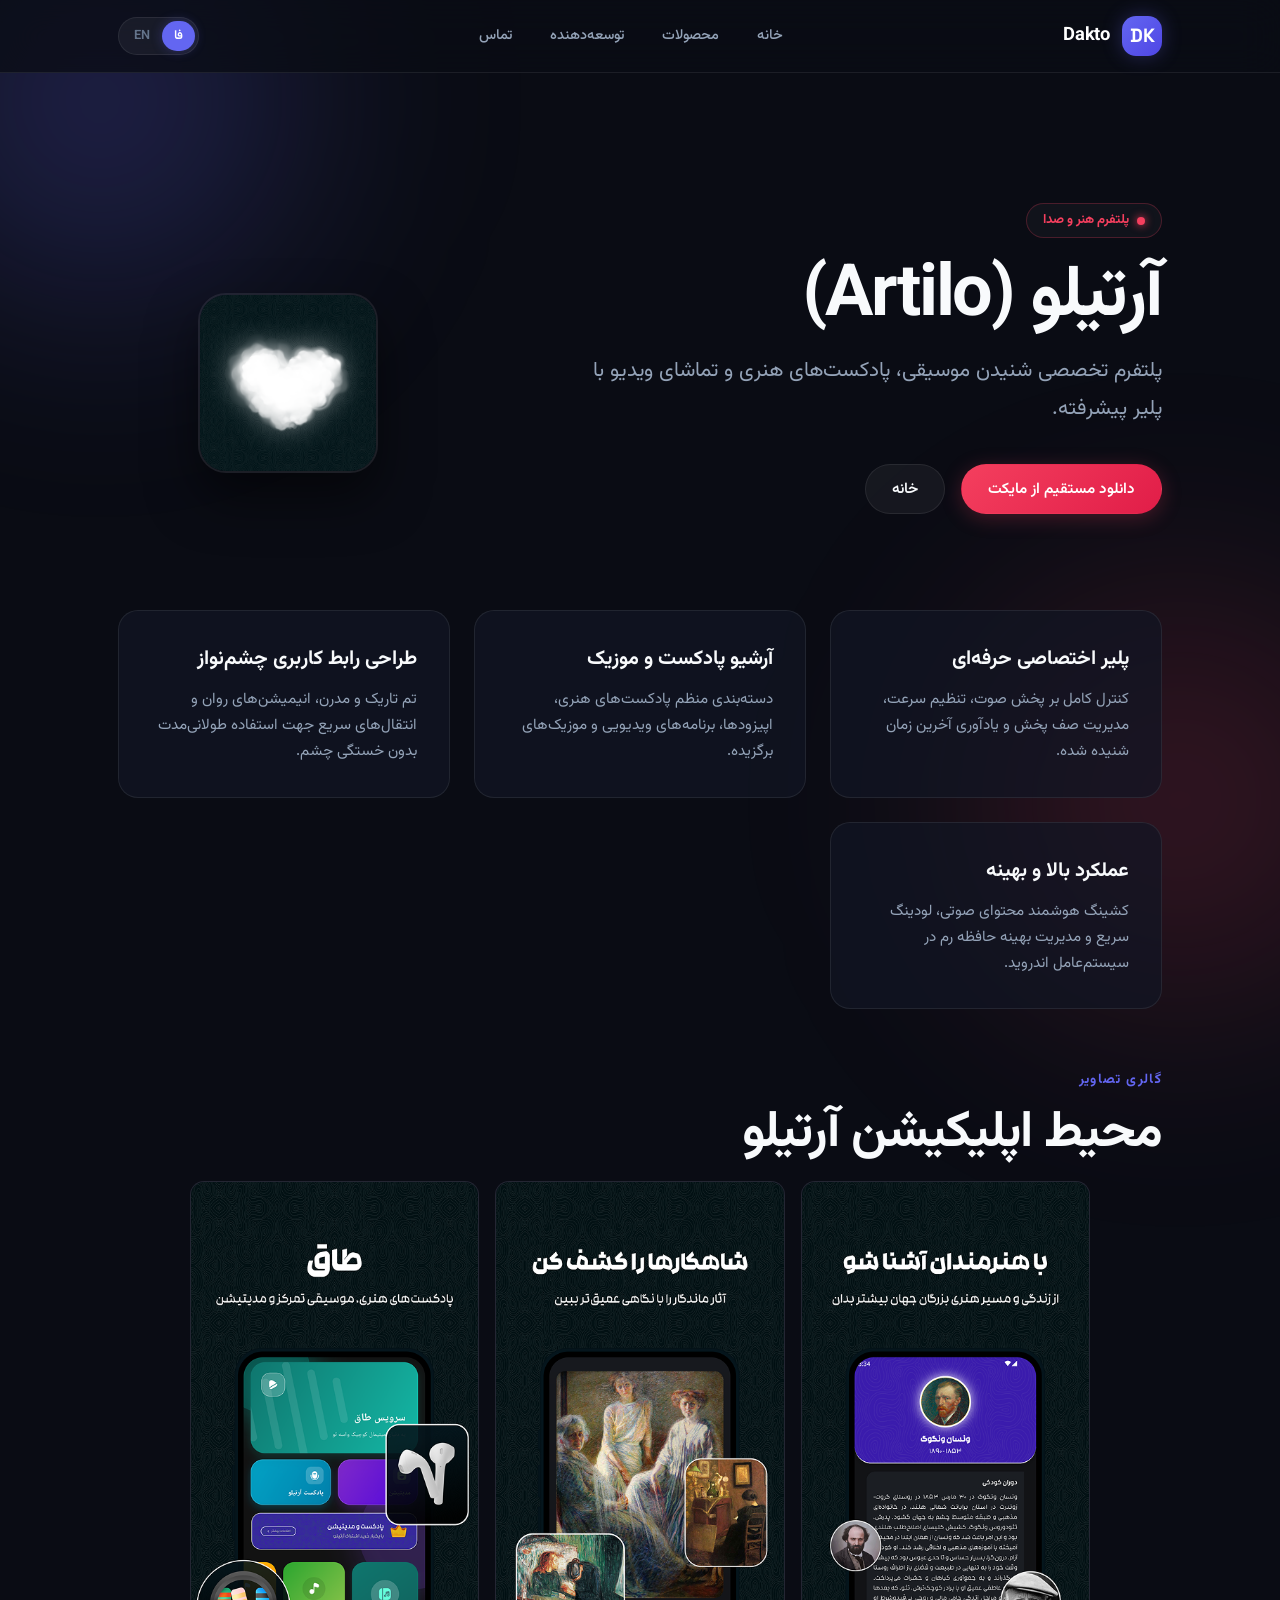
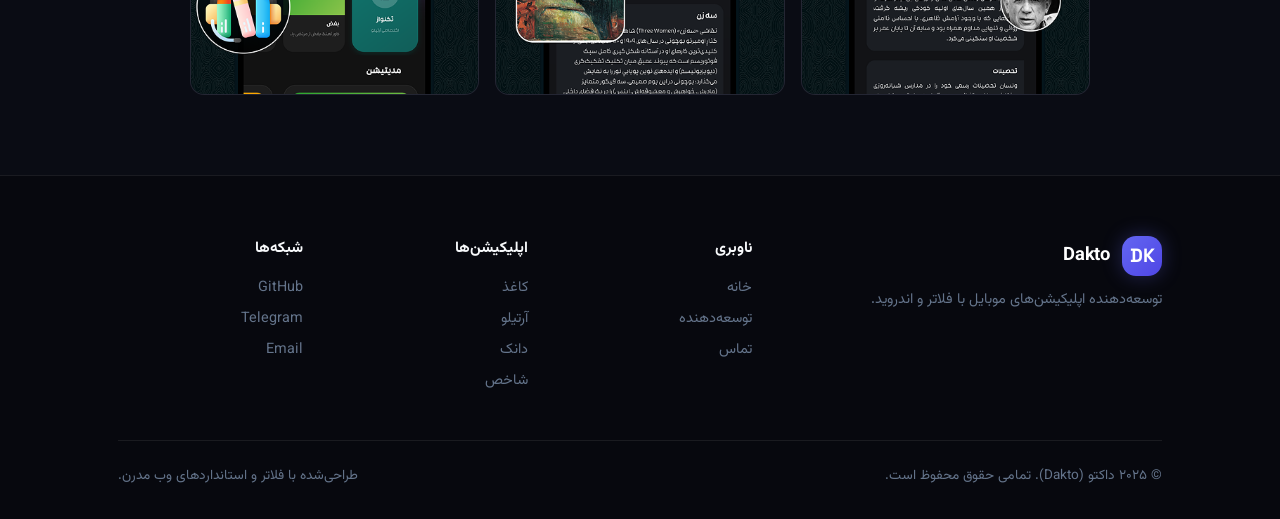
==== artilo.html @ fd26c39c "better experince in nav bar and add FAQ boxes in kaghaz page" ====
<!DOCTYPE html>
<html lang="fa" dir="rtl">
<head>
  <meta charset="UTF-8">
  <meta name="viewport" content="width=device-width, initial-scale=1.0">
  <title>آرتیلو — پلتفرم هنر، موسیقی و پادکست فارسی | داکتو</title>
  <meta name="description" content="آرتیلو، پلتفرم تخصصی شنیدن موسیقی فارسی، پادکست‌های هنری و تماشای ویدیو با پلیر اختصاصی و طراحی مدرن.">
  <meta name="keywords" content="آرتیلو, ارتیلو, Artilo, پادکست فارسی, موسیقی ایرانی, هنر, پلیر صوتی, پادکست هنری, موزیک">
  <meta name="author" content="Ali Miri">
  <meta name="theme-color" content="#0a0c14">
  <meta name="robots" content="index, follow">
  <link rel="canonical" href="https://dakto.ir/artilo.html">

  <!-- Open Graph -->
  <meta property="og:type" content="website">
  <meta property="og:title" content="آرتیلو — پلتفرم هنر، موسیقی و پادکست فارسی | داکتو">
  <meta property="og:description" content="آرتیلو، پلتفرم تخصصی شنیدن موسیقی فارسی، پادکست‌های هنری و تماشای ویدیو با پلیر اختصاصی.">
  <meta property="og:url" content="https://dakto.ir/artilo.html">
  <meta property="og:site_name" content="داکتو Dakto">
  <meta property="og:locale" content="fa_IR">
  <meta property="og:image" content="https://dakto.ir/assets/artilo-logo.png">

  <!-- Twitter Card -->
  <meta name="twitter:card" content="summary_large_image">
  <meta name="twitter:title" content="آرتیلو — پلتفرم هنر، موسیقی و پادکست فارسی">
  <meta name="twitter:description" content="آرتیلو، پلتفرم تخصصی شنیدن موسیقی فارسی، پادکست‌های هنری و تماشای ویدیو.">
  <meta name="twitter:image" content="https://dakto.ir/assets/artilo-logo.png">

  <!-- Hreflang -->
  <link rel="alternate" hreflang="fa" href="https://dakto.ir/artilo.html">
  <link rel="alternate" hreflang="en" href="https://dakto.ir/artilo.html?lang=en">
  <link rel="alternate" hreflang="x-default" href="https://dakto.ir/artilo.html">

  <!-- JSON-LD Structured Data -->
  <script type="application/ld+json">
  {
    "@context": "https://schema.org",
    "@type": "SoftwareApplication",
    "name": "آرتیلو — هنر، موسیقی و پادکست",
    "alternateName": ["Artilo", "ارتیلو"],
    "description": "آرتیلو، پلتفرم تخصصی شنیدن موسیقی فارسی، پادکست‌های هنری و تماشای ویدیو با پلیر اختصاصی و طراحی مدرن.",
    "url": "https://dakto.ir/artilo.html",
    "applicationCategory": "EntertainmentApplication",
    "operatingSystem": "Android",
    "offers": {
      "@type": "Offer",
      "price": "0",
      "priceCurrency": "IRR"
    },
    "author": {
      "@type": "Person",
      "name": "Ali Miri",
      "alternateName": "علی میری"
    },
    "screenshot": "https://dakto.ir/assets/artilo/1.png",
    "featureList": [
      "پلیر صوتی اختصاصی",
      "پادکست‌های هنری فارسی",
      "پخش موسیقی و ویدیو",
      "طراحی تاریک و مدرن",
      "آرشیو برنامه‌ها"
    ],
    "inLanguage": "fa",
    "downloadUrl": "https://myket.ir/app/com.alimiri.atl"
  }
  </script>
  <script type="application/ld+json">
  {
    "@context": "https://schema.org",
    "@type": "BreadcrumbList",
    "itemListElement": [
      {
        "@type": "ListItem",
        "position": 1,
        "name": "خانه",
        "item": "https://dakto.ir/"
      },
      {
        "@type": "ListItem",
        "position": 2,
        "name": "آرتیلو",
        "item": "https://dakto.ir/artilo.html"
      }
    ]
  }
  </script>

  <link rel="preconnect" href="https://fonts.googleapis.com">
  <link rel="preconnect" href="https://fonts.gstatic.com" crossorigin>
  <link href="https://fonts.googleapis.com/css2?family=Vazirmatn:wght@400;500;700;800&family=Space+Grotesk:wght@500;600;700&family=Inter:wght@400;500;600&display=swap" rel="stylesheet">

  <link rel="stylesheet" href="style.css">
  <link rel="manifest" href="manifest.json">
</head>
<body>

  <!-- ============ NAVBAR ============ -->
  <header class="topbar">
    <div class="wrap">
      <a href="index.html" class="nav-logo">
        <span class="logo-icon">DK</span>
        <span class="nav-name">Dakto</span>
      </a>

      <nav class="nav-menu">
        <a href="index.html" class="nav-link" data-i18n="nav.home">خانه</a>
        <a href="index.html#apps" class="nav-link" data-i18n="nav.apps">محصولات</a>
        <a href="index.html#about" class="nav-link" data-i18n="nav.about">توسعه‌دهنده</a>
        <a href="index.html#contact" class="nav-link" data-i18n="nav.contact">تماس</a>
      </nav>

      <div class="nav-actions">
        <div class="lang-toggle" role="group" aria-label="Language Toggle">
          <button type="button" class="lang-btn" data-lang="fa" aria-pressed="true">فا</button>
          <button type="button" class="lang-btn" data-lang="en" aria-pressed="false">EN</button>
        </div>
        <button class="mobile-toggle" aria-label="Toggle Navigation">
          <svg width="20" height="20" viewBox="0 0 24 24" fill="none" stroke="currentColor" stroke-width="2"><line x1="3" y1="12" x2="21" y2="12"></line><line x1="3" y1="6" x2="21" y2="6"></line><line x1="3" y1="18" x2="21" y2="18"></line></svg>
        </button>
      </div>
    </div>
  </header>

  <main>

    <!-- ============ APP HERO ============ -->
    <section class="page-hero">
      <div class="wrap">
        <div class="page-hero-grid">
          <div>
            <div class="badge" style="color: var(--accent-artilo); border-color: rgba(244, 63, 94, 0.25);">
              <span class="badge-dot" style="background: var(--accent-artilo); box-shadow: 0 0 8px var(--accent-artilo);"></span>
              <span data-i18n="artiloPage.heroBadge">پلتفرم هنر و صدا</span>
            </div>

            <h1 class="hero-title" style="margin-bottom: 16px;" data-i18n="artiloPage.title">آرتیلو (Artilo)</h1>
            <p class="hero-subtitle" data-i18n="artiloPage.subtitle">
              پلتفرم تخصصی شنیدن موسیقی، پادکست‌های هنری و تماشای ویدیو با پلیر پیشرفته.
            </p>

            <div class="hero-actions">
              <a href="https://myket.ir/app/com.alimiri.atl" target="_blank" rel="noopener" class="btn btn-artilo" data-i18n="app.download">دانلود مستقیم از مایکت</a>
              <a href="index.html#apps" class="btn btn-secondary" data-i18n="nav.home">بازگشت به خانه</a>
            </div>
          </div>

          <div style="text-align: center;">
            <img src="assets/artilo-logo.png" alt="لوگوی آرتیلو" class="app-hero-logo">
          </div>
        </div>

        <!-- Spec Cards -->
        <div class="specs-grid">
          <div class="spec-card">
            <h4 data-i18n="artiloPage.spec1Title">پلیر اختصاصی حرفه‌ای</h4>
            <p data-i18n="artiloPage.spec1Desc">کنترل کامل بر پخش صوت، تنظیم سرعت، مدیریت صف پخش و یادآوری آخرین زمان شنیده شده.</p>
          </div>

          <div class="spec-card">
            <h4 data-i18n="artiloPage.spec2Title">آرشیو پادکست و موزیک</h4>
            <p data-i18n="artiloPage.spec2Desc">دسته‌بندی منظم پادکست‌های هنری، اپیزودها، برنامه‌های ویدیویی و موزیک‌های برگزیده.</p>
          </div>

          <div class="spec-card">
            <h4 data-i18n="artiloPage.spec3Title">طراحی رابط کاربری چشم‌نواز</h4>
            <p data-i18n="artiloPage.spec3Desc">تم تاریک و مدرن، انیمیشن‌های روان و انتقال‌های سریع جهت استفاده طولانی‌مدت بدون خستگی چشم.</p>
          </div>

          <div class="spec-card">
            <h4 data-i18n="artiloPage.spec4Title">عملکرد بالا و بهینه</h4>
            <p data-i18n="artiloPage.spec4Desc">کشینگ هوشمند محتوای صوتی، لودینگ سریع و مدیریت بهینه حافظه رم در سیستم‌عامل اندروید.</p>
          </div>
        </div>

        <!-- Screenshots Showcase -->
        <div style="margin-top: 60px;">
          <div class="section-eyebrow">گالری تصاویر</div>
          <h2 class="section-title">محیط اپلیکیشن آرتیلو</h2>

          <div class="gallery-grid" style="max-width: 900px; margin: 0 auto;">
            <div class="screenshot-item"><img src="assets/artilo/1.png" alt="اسکرین شات ۱ آرتیلو"></div>
            <div class="screenshot-item"><img src="assets/artilo/2.png" alt="اسکرین شات ۲ آرتیلو"></div>
            <div class="screenshot-item"><img src="assets/artilo/3.png" alt="اسکرین شات ۳ آرتیلو"></div>
          </div>
        </div>

      </div>
    </section>

  </main>

  <!-- ============ FOOTER ============ -->
  <footer class="footer">
    <div class="wrap">
      <div class="footer-grid">
        <div class="footer-brand">
          <div class="nav-logo">
            <span class="logo-icon">DK</span>
            <span class="nav-name">Dakto</span>
          </div>
          <p data-i18n="footer.desc">توسعه‌دهنده اپلیکیشن‌های موبایل با فلاتر و اندروید.</p>
        </div>

        <div class="footer-col">
          <h5 data-i18n="footer.col1">ناوبری</h5>
          <a href="index.html" data-i18n="nav.home">خانه</a>
          <a href="index.html#about" data-i18n="nav.about">توسعه‌دهنده</a>
          <a href="index.html#contact" data-i18n="nav.contact">تماس</a>
        </div>

        <div class="footer-col">
          <h5 data-i18n="footer.col2">اپلیکیشن‌ها</h5>
          <a href="kaghaz.html" data-i18n="nav.kaghaz">کاغذ</a>
          <a href="artilo.html" data-i18n="nav.artilo">آرتیلو</a>
          <a href="danak.html" data-i18n="nav.danak">دانک</a>
          <a href="shakhes.html" data-i18n="nav.shakhes">شاخص</a>
        </div>

        <div class="footer-col">
          <h5 data-i18n="footer.col3">شبکه‌ها</h5>
          <a href="https://github.com/alimiri" target="_blank" rel="noopener">GitHub</a>
          <a href="https://t.me/alimiri_dev" target="_blank" rel="noopener">Telegram</a>
          <a href="mailto:itsAliMiri84@gmail.com">Email</a>
        </div>
      </div>

      <div class="footer-bottom">
        <span data-i18n="footer.copy">© ۲۰۲۵ داکتو (Dakto). تمامی حقوق محفوظ است.</span>
        <span data-i18n="footer.note">طراحی‌شده با فلاتر و استانداردهای وب مدرن.</span>
      </div>
    </div>
  </footer>

  <script src="script.js"></script>
</body>
</html>
---- style.css ----
/* -------------------------------------------------------------
   Ali Miri — Portfolio & App Showcase
   Design System: Ultra-Sleek Modern Glassmorphism (Dark Mode)
   Built with CSS Logical Properties for Seamless RTL/LTR Support
------------------------------------------------------------- */

:root {
  --bg-dark: #0a0c14;
  --bg-surface: #111422;
  --bg-card: rgba(18, 22, 36, 0.7);
  --bg-card-hover: rgba(26, 32, 52, 0.85);
  --bg-glass: rgba(255, 255, 255, 0.03);
  
  --text-primary: #f8fafc;
  --text-secondary: #94a3b8;
  --text-muted: #64748b;
  
  --border: rgba(255, 255, 255, 0.08);
  --border-hover: rgba(99, 102, 241, 0.35);
  
  --accent-indigo: #6366f1;
  --accent-indigo-glow: rgba(99, 102, 241, 0.3);
  --accent-kaghaz: #0ea5e9;
  --accent-kaghaz-glow: rgba(14, 165, 233, 0.25);
  --accent-artilo: #f43f5e;
  --accent-artilo-glow: rgba(244, 63, 94, 0.25);
  
  --font-fa: "Vazirmatn", "Tahoma", sans-serif;
  --font-en-display: "Space Grotesk", sans-serif;
  --font-en-body: "Inter", -apple-system, sans-serif;

  --max-w: 1140px;
  --gutter: clamp(20px, 4vw, 48px);
  --section-gap: clamp(70px, 12vw, 130px);
  --radius-sm: 8px;
  --radius-md: 14px;
  --radius-lg: 20px;
  --radius-xl: 28px;
  --radius-full: 9999px;
}

/* ---------- RESET & BASE ---------- */

* {
  box-sizing: border-box;
  margin: 0;
  padding: 0;
}

html {
  background-color: var(--bg-dark);
  color: var(--text-primary);
  scroll-behavior: smooth;
}

html[dir="rtl"] body { font-family: var(--font-fa); }
html[dir="ltr"] body { font-family: var(--font-en-body); }

body {
  background: var(--bg-dark);
  color: var(--text-primary);
  line-height: 1.6;
  min-height: 100vh;
  overflow-x: hidden;
  -webkit-font-smoothing: antialiased;
}

/* Background Ambient Glows */
body::before {
  content: "";
  position: fixed;
  top: -200px;
  inset-inline-end: -200px;
  width: 600px;
  height: 600px;
  background: radial-gradient(circle, var(--accent-indigo-glow) 0%, transparent 70%);
  filter: blur(90px);
  pointer-events: none;
  z-index: 0;
}

body::after {
  content: "";
  position: fixed;
  bottom: -200px;
  inset-inline-start: -200px;
  width: 600px;
  height: 600px;
  background: radial-gradient(circle, var(--accent-artilo-glow) 0%, transparent 70%);
  filter: blur(100px);
  pointer-events: none;
  z-index: 0;
}

html[dir="rtl"] h1, html[dir="rtl"] h2, html[dir="rtl"] h3, html[dir="rtl"] h4,
html[dir="rtl"] .nav-name, html[dir="rtl"] .badge {
  font-family: var(--font-fa);
  font-weight: 700;
}

html[dir="ltr"] h1, html[dir="ltr"] h2, html[dir="ltr"] h3, html[dir="ltr"] h4,
html[dir="ltr"] .nav-name, html[dir="ltr"] .badge {
  font-family: var(--font-en-display);
}

img {
  max-width: 100%;
  height: auto;
  display: block;
}

a {
  color: inherit;
  text-decoration: none;
}

button {
  font: inherit;
  cursor: pointer;
}

.wrap {
  max-width: var(--max-w);
  margin-inline: auto;
  padding-inline: var(--gutter);
  position: relative;
  z-index: 1;
}

/* ---------- NAVBAR ---------- */

.topbar {
  position: sticky;
  top: 0;
  z-index: 1000;
  background: rgba(10, 12, 20, 0.75);
  backdrop-filter: blur(20px);
  -webkit-backdrop-filter: blur(20px);
  border-block-end: 1px solid var(--border);
  transition: all 0.3s ease;
}

.topbar .wrap {
  display: flex;
  align-items: center;
  justify-content: space-between;
  padding-block: 16px;
}

.nav-logo {
  display: flex;
  align-items: center;
  gap: 12px;
}

.logo-icon {
  width: 40px;
  height: 40px;
  border-radius: var(--radius-md);
  background: linear-gradient(135deg, var(--accent-indigo), #4f46e5);
  display: flex;
  align-items: center;
  justify-content: center;
  font-family: var(--font-en-display);
  font-weight: 700;
  font-size: 1.2rem;
  color: #fff;
  box-shadow: 0 0 20px var(--accent-indigo-glow);
}

.nav-name {
  font-size: 1.15rem;
  font-weight: 700;
  letter-spacing: -0.01em;
  color: #fff;
}

.nav-menu {
  display: flex;
  align-items: center;
  gap: 6px;
}

.nav-link {
  padding: 8px 16px;
  border-radius: var(--radius-full);
  font-size: 0.9rem;
  color: var(--text-secondary);
  font-weight: 500;
  transition: all 0.25s ease;
}

.nav-link:hover, .nav-link.active {
  color: var(--text-primary);
  background: rgba(255, 255, 255, 0.06);
}

.nav-actions {
  display: flex;
  align-items: center;
  gap: 12px;
}

.lang-toggle {
  display: flex;
  background: rgba(255, 255, 255, 0.05);
  border: 1px solid var(--border);
  border-radius: var(--radius-full);
  padding: 3px;
}

.lang-btn {
  border: none;
  background: transparent;
  color: var(--text-muted);
  font-size: 0.8rem;
  font-weight: 600;
  padding: 5px 12px;
  border-radius: var(--radius-full);
  transition: all 0.25s ease;
}

.lang-btn[aria-pressed="true"] {
  background: var(--accent-indigo);
  color: #fff;
  box-shadow: 0 0 12px var(--accent-indigo-glow);
}

.mobile-toggle {
  display: none;
  background: transparent;
  border: 1px solid var(--border);
  color: var(--text-primary);
  width: 40px;
  height: 40px;
  border-radius: var(--radius-md);
  align-items: center;
  justify-content: center;
}

@media (max-width: 820px) {
  .nav-menu {
    position: fixed;
    top: 73px;
    inset-inline-start: 0;
    inset-inline-end: 0;
    background: rgba(10, 12, 20, 0.95);
    backdrop-filter: blur(25px);
    border-bottom: 1px solid var(--border);
    flex-direction: column;
    padding: 24px;
    gap: 12px;
    display: none;
  }
  
  .nav-menu.open {
    display: flex;
  }
  
  .mobile-toggle {
    display: flex;
  }
  
  .nav-link {
    width: 100%;
    text-align: center;
    padding: 12px;
    font-size: 1rem;
  }
}

/* ---------- BUTTONS ---------- */

.btn {
  display: inline-flex;
  align-items: center;
  justify-content: center;
  gap: 10px;
  padding: 12px 26px;
  border-radius: var(--radius-full);
  font-size: 0.95rem;
  font-weight: 600;
  transition: all 0.3s cubic-bezier(0.16, 1, 0.3, 1);
  border: 1px solid transparent;
  white-space: nowrap;
}

.btn-primary {
  background: linear-gradient(135deg, var(--accent-indigo), #4f46e5);
  color: #ffffff;
  box-shadow: 0 4px 20px var(--accent-indigo-glow);
}

.btn-primary:hover {
  transform: translateY(-2px);
  box-shadow: 0 8px 30px rgba(99, 102, 241, 0.45);
}

.btn-kaghaz {
  background: linear-gradient(135deg, var(--accent-kaghaz), #0284c7);
  color: #ffffff;
  box-shadow: 0 4px 20px var(--accent-kaghaz-glow);
}

.btn-kaghaz:hover {
  transform: translateY(-2px);
  box-shadow: 0 8px 30px rgba(14, 165, 233, 0.45);
}

.btn-artilo {
  background: linear-gradient(135deg, var(--accent-artilo), #e11d48);
  color: #ffffff;
  box-shadow: 0 4px 20px var(--accent-artilo-glow);
}

.btn-artilo:hover {
  transform: translateY(-2px);
  box-shadow: 0 8px 30px rgba(244, 63, 94, 0.45);
}

.btn-secondary {
  background: rgba(255, 255, 255, 0.05);
  border-color: var(--border);
  color: var(--text-primary);
}

.btn-secondary:hover {
  background: rgba(255, 255, 255, 0.1);
  border-color: rgba(255, 255, 255, 0.2);
  transform: translateY(-2px);
}

/* ---------- BADGES & HEADINGS ---------- */

.badge {
  display: inline-flex;
  align-items: center;
  gap: 8px;
  padding: 6px 16px;
  border-radius: var(--radius-full);
  font-size: 0.82rem;
  font-weight: 600;
  border: 1px solid var(--border);
  background: rgba(255, 255, 255, 0.03);
  color: var(--accent-indigo);
  margin-bottom: 20px;
}

.badge-dot {
  width: 8px;
  height: 8px;
  border-radius: 50%;
  background: var(--accent-indigo);
  box-shadow: 0 0 8px var(--accent-indigo);
}

.section-eyebrow {
  display: flex;
  align-items: center;
  gap: 10px;
  font-size: 0.85rem;
  font-weight: 700;
  text-transform: uppercase;
  letter-spacing: 0.1em;
  color: var(--accent-indigo);
  margin-bottom: 12px;
}

.section-title {
  font-size: clamp(2.2rem, 5vw, 3.2rem);
  font-weight: 800;
  letter-spacing: -0.02em;
  margin-bottom: 16px;
  line-height: 1.2;
}

.section-desc {
  font-size: 1.1rem;
  color: var(--text-secondary);
  max-width: 600px;
  margin-bottom: 48px;
}

/* ---------- HERO SECTION ---------- */

.hero {
  padding-block: clamp(80px, 14vw, 150px) clamp(60px, 10vw, 100px);
  position: relative;
}

.hero-grid {
  display: grid;
  grid-template-columns: 1.2fr 0.8fr;
  gap: clamp(40px, 6vw, 80px);
  align-items: center;
}

.hero-title {
  font-size: clamp(2.8rem, 6.5vw, 4.5rem);
  font-weight: 800;
  line-height: 1.1;
  letter-spacing: -0.03em;
  margin-bottom: 24px;
}

.gradient-text {
  background: linear-gradient(135deg, #ffffff 0%, var(--text-secondary) 100%);
  -webkit-background-clip: text;
  -webkit-text-fill-color: transparent;
}

.highlight-text {
  background: linear-gradient(135deg, #818cf8, #c084fc);
  -webkit-background-clip: text;
  -webkit-text-fill-color: transparent;
}

.hero-subtitle {
  font-size: clamp(1.1rem, 2vw, 1.3rem);
  color: var(--text-secondary);
  line-height: 1.8;
  margin-bottom: 36px;
  max-width: 580px;
}

.hero-actions {
  display: flex;
  gap: 16px;
  flex-wrap: wrap;
  margin-bottom: 48px;
}

.hero-stats {
  display: flex;
  gap: 40px;
  padding-top: 32px;
  border-top: 1px solid var(--border);
}

.stat-item {
  display: flex;
  flex-direction: column;
}

.stat-val {
  font-size: 2rem;
  font-weight: 800;
  font-family: var(--font-en-display);
  color: #fff;
}

.stat-lbl {
  font-size: 0.85rem;
  color: var(--text-muted);
}

/* Hero Cards Stack */
.hero-visual {
  position: relative;
  display: flex;
  flex-direction: column;
  gap: 20px;
}

.preview-card {
  background: var(--bg-card);
  backdrop-filter: blur(20px);
  -webkit-backdrop-filter: blur(20px);
  border: 1px solid var(--border);
  border-radius: var(--radius-lg);
  padding: 20px;
  display: flex;
  align-items: center;
  gap: 16px;
  box-shadow: 0 20px 40px rgba(0, 0, 0, 0.4);
  transition: all 0.3s ease;
}

.preview-card:hover {
  border-color: var(--border-hover);
  transform: translateY(-4px);
  background: var(--bg-card-hover);
}

.preview-icon {
  width: 60px;
  height: 60px;
  border-radius: var(--radius-md);
  object-fit: cover;
  flex-shrink: 0;
  border: 1px solid rgba(255, 255, 255, 0.1);
}

.preview-info {
  flex: 1;
}

.preview-info h4 {
  font-size: 1.1rem;
  margin-bottom: 4px;
}

.preview-info p {
  font-size: 0.85rem;
  color: var(--text-muted);
}

.preview-tag {
  font-size: 0.75rem;
  font-weight: 700;
  padding: 4px 10px;
  border-radius: var(--radius-full);
  margin-inline-start: auto;
}

.tag-kaghaz { background: rgba(14, 165, 233, 0.15); color: var(--accent-kaghaz); }
.tag-artilo { background: rgba(244, 63, 94, 0.15); color: var(--accent-artilo); }

@media (max-width: 960px) {
  .hero-grid { grid-template-columns: 1fr; }
  .hero-visual { display: grid; grid-template-columns: 1fr 1fr; }
}

@media (max-width: 600px) {
  .hero-visual { grid-template-columns: 1fr; }
  .hero-stats { gap: 20px; justify-content: space-between; }
}

/* ---------- APP SHOWCASE CARDS ---------- */

.app-showcase {
  padding-block: var(--section-gap);
  border-top: 1px solid var(--border);
}

.app-card-featured {
  background: var(--bg-card);
  backdrop-filter: blur(20px);
  -webkit-backdrop-filter: blur(20px);
  border: 1px solid var(--border);
  border-radius: var(--radius-xl);
  padding: clamp(32px, 5vw, 56px);
  margin-bottom: 48px;
  transition: all 0.4s ease;
  position: relative;
  overflow: hidden;
}

.app-card-featured:hover {
  border-color: rgba(255, 255, 255, 0.2);
  box-shadow: 0 30px 60px rgba(0, 0, 0, 0.5);
}

.card-header-row {
  display: flex;
  align-items: center;
  justify-content: space-between;
  gap: 20px;
  margin-bottom: 24px;
  flex-wrap: wrap;
}

.app-brand {
  display: flex;
  align-items: center;
  gap: 20px;
}

.app-logo-img {
  width: 72px;
  height: 72px;
  border-radius: var(--radius-md);
  object-fit: cover;
  border: 1px solid rgba(255, 255, 255, 0.1);
  box-shadow: 0 10px 25px rgba(0, 0, 0, 0.3);
}

.app-meta h3 {
  font-size: 1.8rem;
  font-weight: 800;
  margin-bottom: 4px;
}

.app-category {
  font-size: 0.9rem;
  font-weight: 600;
}

.app-category.kaghaz { color: var(--accent-kaghaz); }
.app-category.artilo { color: var(--accent-artilo); }

.app-card-desc {
  font-size: 1.1rem;
  color: var(--text-secondary);
  line-height: 1.8;
  max-width: 800px;
  margin-bottom: 32px;
}

.feature-pills {
  display: flex;
  flex-wrap: wrap;
  gap: 12px;
  margin-bottom: 36px;
}

.pill {
  display: inline-flex;
  align-items: center;
  gap: 8px;
  padding: 8px 16px;
  border-radius: var(--radius-full);
  background: rgba(255, 255, 255, 0.04);
  border: 1px solid var(--border);
  font-size: 0.88rem;
  color: var(--text-secondary);
  font-weight: 500;
}

.pill svg {
  color: var(--accent-indigo);
}

.gallery-grid {
  display: grid;
  grid-template-columns: repeat(3, 1fr);
  gap: 16px;
}

.screenshot-item {
  border-radius: var(--radius-md);
  overflow: hidden;
  border: 1px solid var(--border);
  background: var(--bg-surface);
  aspect-ratio: 9/16;
  cursor: pointer;
  transition: all 0.35s ease;
}

.screenshot-item img {
  width: 100%;
  height: 100%;
  object-fit: cover;
  transition: transform 0.5s ease;
}

.screenshot-item:hover {
  border-color: var(--accent-indigo);
  transform: translateY(-4px);
  box-shadow: 0 12px 30px rgba(0, 0, 0, 0.4);
}

.screenshot-item:hover img {
  transform: scale(1.05);
}

/* ---------- ABOUT & DEVELOPER SECTION ---------- */

.about-section {
  padding-block: var(--section-gap);
  border-top: 1px solid var(--border);
}

.about-box {
  background: var(--bg-card);
  backdrop-filter: blur(20px);
  border: 1px solid var(--border);
  border-radius: var(--radius-xl);
  padding: clamp(32px, 5vw, 64px);
  display: grid;
  grid-template-columns: 240px 1fr;
  gap: clamp(32px, 6vw, 64px);
  align-items: center;
}

.profile-avatar {
  width: 220px;
  height: 220px;
  border-radius: var(--radius-xl);
  object-fit: cover;
  border: 2px solid var(--border);
  box-shadow: 0 20px 40px rgba(0, 0, 0, 0.4);
}

.avatar-placeholder {
  width: 220px;
  height: 220px;
  border-radius: var(--radius-xl);
  background: linear-gradient(135deg, #1e293b, #0f172a);
  border: 2px solid var(--border);
  display: flex;
  align-items: center;
  justify-content: center;
  font-family: var(--font-en-display);
  font-size: 3.5rem;
  font-weight: 800;
  color: var(--accent-indigo);
}

.about-bio {
  font-size: 1.15rem;
  color: var(--text-secondary);
  line-height: 1.9;
  margin-bottom: 28px;
}

.tech-tags {
  display: flex;
  flex-wrap: wrap;
  gap: 10px;
  margin-bottom: 32px;
}

.tech-tag {
  padding: 6px 14px;
  border-radius: var(--radius-sm);
  background: rgba(255, 255, 255, 0.04);
  border: 1px solid var(--border);
  font-size: 0.85rem;
  color: var(--text-primary);
  font-weight: 500;
}

@media (max-width: 768px) {
  .about-box { grid-template-columns: 1fr; text-align: center; }
  .profile-avatar, .avatar-placeholder { margin: 0 auto; }
  .tech-tags { justify-content: center; }
}

/* ---------- APP DETAIL HERO & SPECIFIC PAGES ---------- */

.page-hero {
  padding-block: clamp(80px, 12vw, 130px) clamp(40px, 8vw, 80px);
  position: relative;
}

.page-hero-grid {
  display: grid;
  grid-template-columns: 1fr 340px;
  gap: 48px;
  align-items: center;
}

.app-hero-logo {
  width: 180px;
  height: 180px;
  border-radius: var(--radius-xl);
  object-fit: cover;
  border: 2px solid var(--border);
  box-shadow: 0 25px 50px rgba(0, 0, 0, 0.5);
  margin: 0 auto;
}

.specs-grid {
  display: grid;
  grid-template-columns: repeat(auto-fit, minmax(260px, 1fr));
  gap: 24px;
  margin-block: 48px;
}

.spec-card {
  background: var(--bg-card);
  border: 1px solid var(--border);
  border-radius: var(--radius-lg);
  padding: 32px;
  transition: all 0.3s ease;
}

.spec-card:hover {
  border-color: var(--border-hover);
  transform: translateY(-4px);
}

.spec-card h4 {
  font-size: 1.25rem;
  margin-bottom: 12px;
}

.spec-card p {
  font-size: 0.95rem;
  color: var(--text-secondary);
  line-height: 1.7;
}

@media (max-width: 820px) {
  .page-hero-grid { grid-template-columns: 1fr; text-align: center; }
  .app-hero-logo { margin-bottom: 32px; }
}

/* ---------- RESUME TIMELINE & SKILLS ---------- */

.timeline-container {
  position: relative;
  max-width: 860px;
  margin: 0 auto 60px;
}

.timeline-container::before {
  content: "";
  position: absolute;
  inset-inline-start: 20px;
  top: 0;
  bottom: 0;
  width: 2px;
  background: var(--border);
}

.timeline-card-item {
  position: relative;
  padding-inline-start: 56px;
  margin-bottom: 40px;
}

.timeline-card-dot {
  position: absolute;
  inset-inline-start: 12px;
  top: 6px;
  width: 18px;
  height: 18px;
  border-radius: 50%;
  background: var(--bg-dark);
  border: 4px solid var(--accent-indigo);
  box-shadow: 0 0 12px var(--accent-indigo-glow);
}

.timeline-card-content {
  background: var(--bg-card);
  border: 1px solid var(--border);
  border-radius: var(--radius-lg);
  padding: 32px;
}

.timeline-date-tag {
  font-size: 0.85rem;
  font-weight: 700;
  color: var(--accent-indigo);
  margin-bottom: 8px;
}

.skills-matrix {
  display: grid;
  grid-template-columns: repeat(auto-fit, minmax(280px, 1fr));
  gap: 24px;
}

.skill-category-card {
  background: var(--bg-card);
  border: 1px solid var(--border);
  border-radius: var(--radius-lg);
  padding: 32px;
}

.skill-category-card h4 {
  font-size: 1.2rem;
  margin-bottom: 20px;
  color: var(--text-primary);
}

/* ---------- CONTACT SECTION ---------- */

.contact-section {
  padding-block: var(--section-gap);
  border-top: 1px solid var(--border);
}

.contact-card {
  background: var(--bg-card);
  border: 1px solid var(--border);
  border-radius: var(--radius-xl);
  padding: clamp(40px, 8vw, 80px);
  text-align: center;
  max-width: 700px;
  margin: 0 auto;
}

.contact-buttons {
  display: flex;
  justify-content: center;
  gap: 16px;
  flex-wrap: wrap;
  margin-top: 32px;
}

.contact-btn-item {
  display: inline-flex;
  align-items: center;
  gap: 10px;
  padding: 14px 28px;
  border-radius: var(--radius-full);
  background: rgba(255, 255, 255, 0.04);
  border: 1px solid var(--border);
  color: var(--text-primary);
  font-weight: 600;
  transition: all 0.3s ease;
}

.contact-btn-item:hover {
  background: var(--accent-indigo);
  border-color: var(--accent-indigo);
  transform: translateY(-2px);
  box-shadow: 0 8px 25px var(--accent-indigo-glow);
}

/* ---------- FOOTER ---------- */

.footer {
  border-top: 1px solid var(--border);
  background: #07080e;
  padding-block: 60px 32px;
}

.footer-grid {
  display: grid;
  grid-template-columns: 2fr 1fr 1fr 1fr;
  gap: 40px;
  margin-bottom: 40px;
}

.footer-brand p {
  color: var(--text-muted);
  font-size: 0.9rem;
  margin-top: 12px;
  max-width: 300px;
}

.footer-col h5 {
  font-size: 0.95rem;
  color: var(--text-primary);
  margin-bottom: 16px;
}

.footer-col a {
  display: block;
  font-size: 0.9rem;
  color: var(--text-muted);
  margin-bottom: 8px;
  transition: color 0.2s ease;
}

.footer-col a:hover {
  color: var(--text-primary);
}

.footer-bottom {
  padding-top: 24px;
  border-top: 1px solid var(--border);
  display: flex;
  justify-content: space-between;
  align-items: center;
  font-size: 0.85rem;
  color: var(--text-muted);
}

@media (max-width: 768px) {
  .footer-grid { grid-template-columns: 1fr 1fr; }
  .footer-bottom { flex-direction: column; gap: 12px; text-align: center; }
}

/* ---------- LIGHTBOX / MODAL ---------- */

.lightbox-modal {
  position: fixed;
  inset: 0;
  z-index: 2000;
  background: rgba(0, 0, 0, 0.9);
  backdrop-filter: blur(20px);
  display: none;
  align-items: center;
  justify-content: center;
  padding: 20px;
}

.lightbox-modal.active {
  display: flex;
}

.lightbox-content {
  max-width: 90vw;
  max-height: 90vh;
  border-radius: var(--radius-lg);
  object-fit: contain;
  box-shadow: 0 25px 50px rgba(0, 0, 0, 0.8);
}

.lightbox-close {
  position: absolute;
  top: 24px;
  inset-inline-end: 24px;
  background: rgba(255, 255, 255, 0.1);
  border: 1px solid var(--border);
  color: #fff;
  width: 44px;
  height: 44px;
  border-radius: 50%;
  display: flex;
  align-items: center;
  justify-content: center;
  font-size: 1.5rem;
  cursor: pointer;
}

/* ---------- SCROLL REVEAL ANIMATIONS ---------- */

.reveal-on-scroll {
  opacity: 0;
  transform: translateY(30px);
  transition: opacity 0.7s cubic-bezier(0.16, 1, 0.3, 1), transform 0.7s cubic-bezier(0.16, 1, 0.3, 1);
}

.reveal-on-scroll.visible {
  opacity: 1;
  transform: translateY(0);
}

@media (prefers-reduced-motion: reduce) {
  .reveal-on-scroll { opacity: 1; transform: none; transition: none; }
  body::before, body::after { display: none; }
}

:focus-visible {
  outline: 2px solid var(--accent-indigo);
  outline-offset: 4px;
}

/* ---------- FAQ ACCORDION ---------- */

.faq-accordion {
  display: flex;
  flex-direction: column;
  gap: 16px;
  margin-top: 32px;
}

.faq-item {
  background: var(--bg-card);
  border: 1px solid var(--border);
  border-radius: var(--radius-lg);
  overflow: hidden;
  transition: all 0.3s ease;
  backdrop-filter: blur(12px);
  -webkit-backdrop-filter: blur(12px);
}

.faq-item[open] {
  border-color: var(--accent-kaghaz);
  box-shadow: 0 10px 30px rgba(14, 165, 233, 0.15);
  background: rgba(18, 22, 36, 0.9);
}

.faq-question {
  padding: 24px;
  font-size: 1.05rem;
  font-weight: 700;
  color: var(--text-primary);
  cursor: pointer;
  list-style: none;
  display: flex;
  align-items: center;
  justify-content: space-between;
  gap: 16px;
  user-select: none;
  transition: color 0.2s ease;
}

.faq-question::-webkit-details-marker {
  display: none;
}

.faq-question::after {
  content: "+";
  font-size: 1.5rem;
  font-weight: 400;
  color: var(--accent-kaghaz);
  width: 32px;
  height: 32px;
  border-radius: 50%;
  background: rgba(14, 165, 233, 0.1);
  display: flex;
  align-items: center;
  justify-content: center;
  flex-shrink: 0;
  transition: transform 0.3s ease, background 0.3s ease;
}

.faq-item[open] .faq-question::after {
  content: "−";
  transform: rotate(180deg);
  background: var(--accent-kaghaz);
  color: #fff;
}

.faq-question:hover {
  color: var(--accent-kaghaz);
}

.faq-answer {
  padding: 0 24px 24px 24px;
  color: var(--text-secondary);
  font-size: 0.95rem;
  line-height: 1.8;
  animation: fadeInFAQ 0.4s ease;
}

@keyframes fadeInFAQ {
  from {
    opacity: 0;
    transform: translateY(-8px);
  }
  to {
    opacity: 1;
    transform: translateY(0);
  }
}
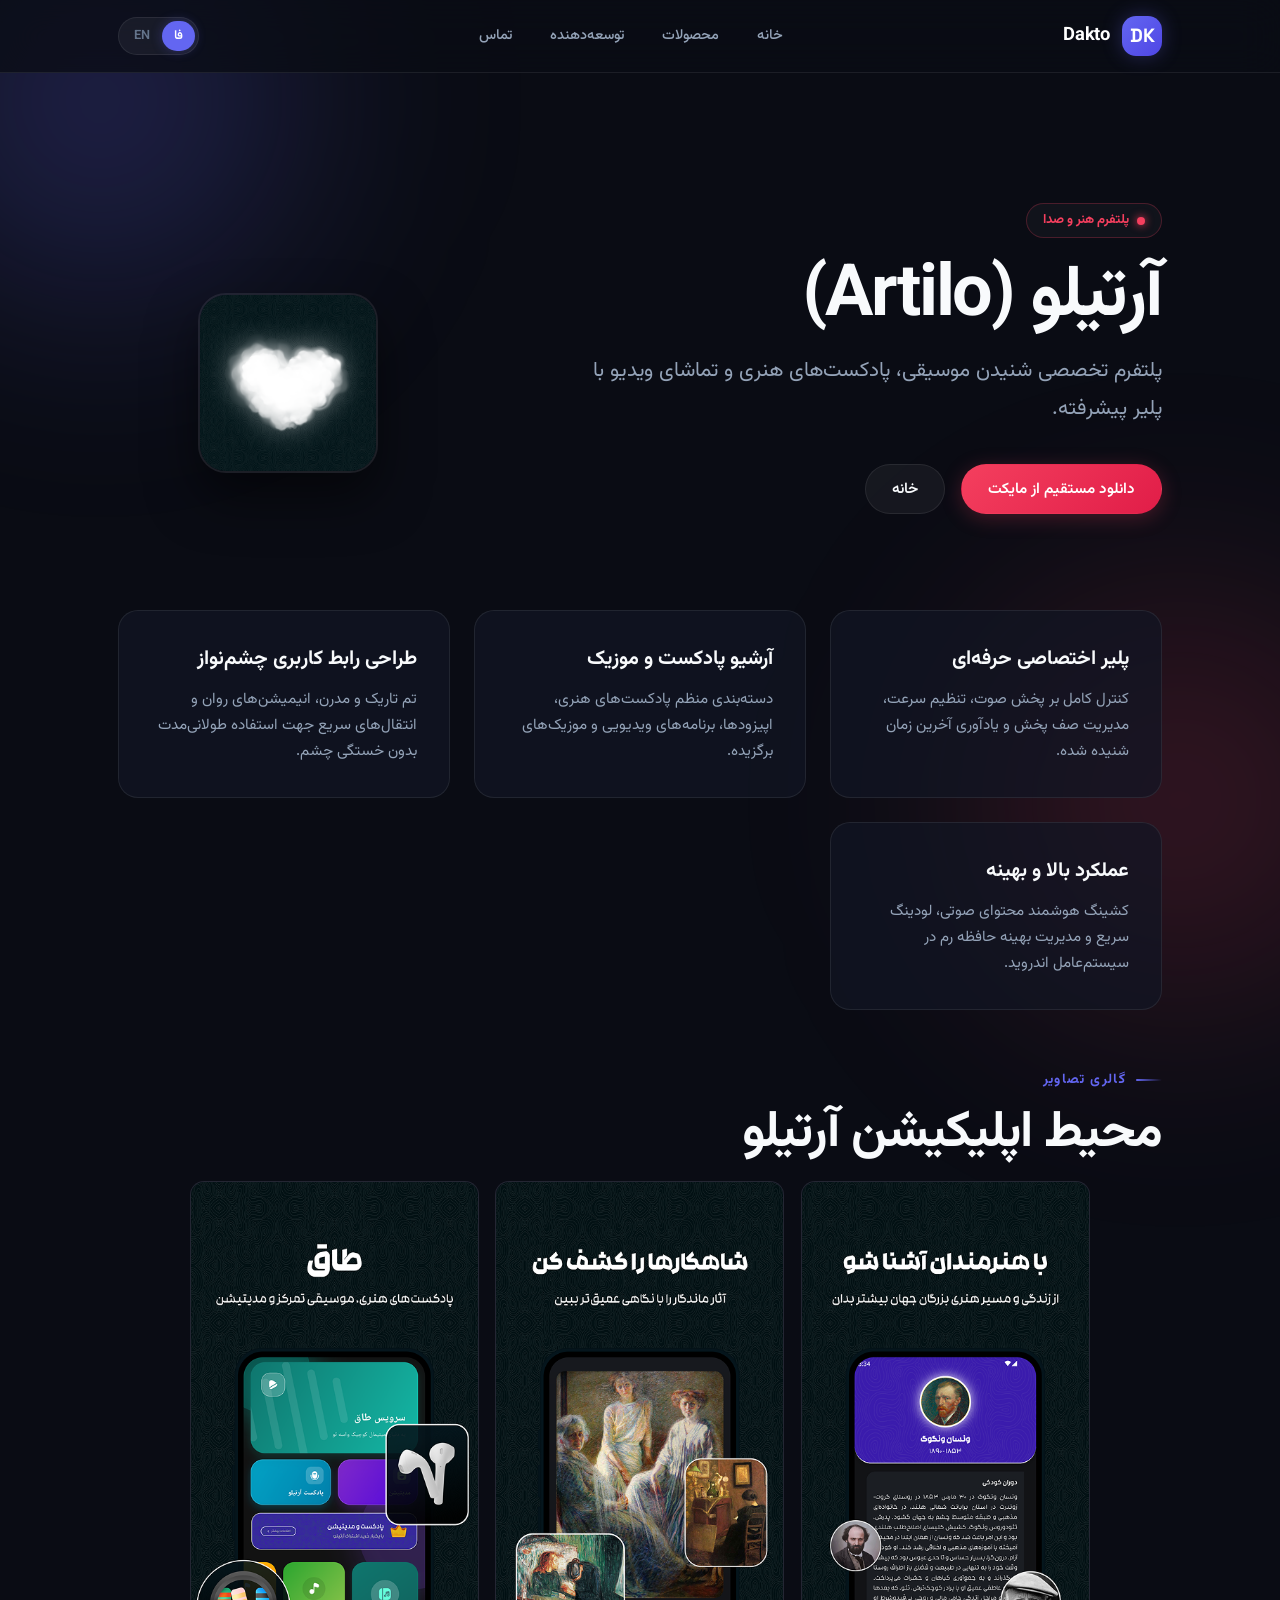
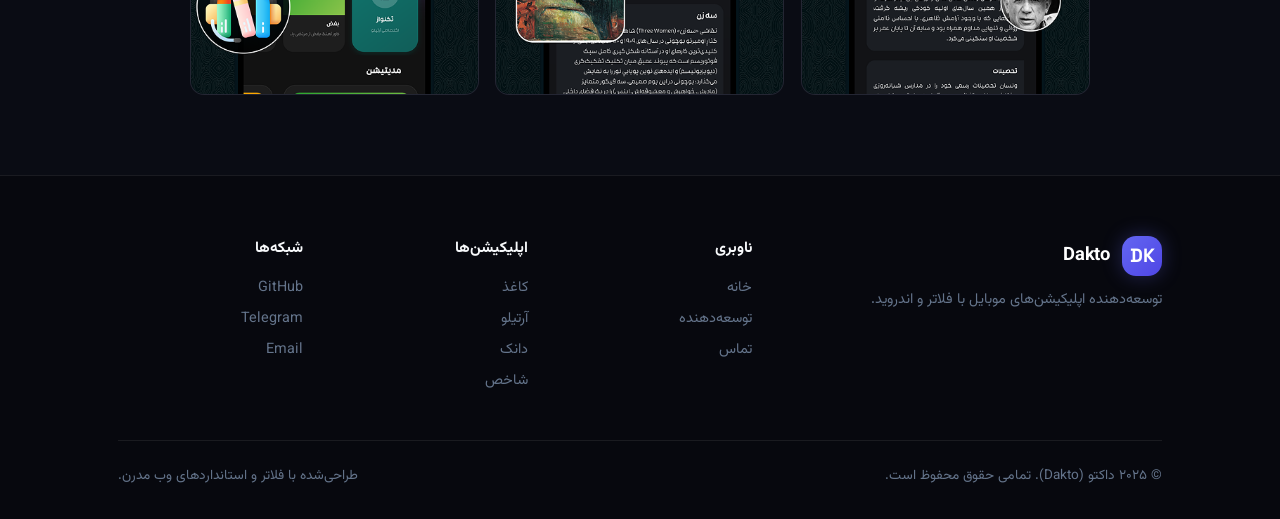
==== commit 56100c18: "responsive with ai" ====
--- a/artilo.html
+++ b/artilo.html
@@ -102,7 +102,7 @@
         <span class="nav-name">Dakto</span>
       </a>
 
-      <nav class="nav-menu">
+      <nav class="nav-menu" id="nav-menu">
         <a href="index.html" class="nav-link" data-i18n="nav.home">خانه</a>
         <a href="index.html#apps" class="nav-link" data-i18n="nav.apps">محصولات</a>
         <a href="index.html#about" class="nav-link" data-i18n="nav.about">توسعه‌دهنده</a>
@@ -114,7 +114,7 @@
           <button type="button" class="lang-btn" data-lang="fa" aria-pressed="true">فا</button>
           <button type="button" class="lang-btn" data-lang="en" aria-pressed="false">EN</button>
         </div>
-        <button class="mobile-toggle" aria-label="Toggle Navigation">
+        <button class="mobile-toggle" aria-expanded="false" aria-controls="nav-menu" aria-label="Toggle Navigation">
           <svg width="20" height="20" viewBox="0 0 24 24" fill="none" stroke="currentColor" stroke-width="2"><line x1="3" y1="12" x2="21" y2="12"></line><line x1="3" y1="6" x2="21" y2="6"></line><line x1="3" y1="18" x2="21" y2="18"></line></svg>
         </button>
       </div>
--- a/style.css
+++ b/style.css
@@ -37,6 +37,7 @@
   --radius-lg: 20px;
   --radius-xl: 28px;
   --radius-full: 9999px;
+  --ease-smooth: cubic-bezier(0.22, 1, 0.36, 1);
 }
 
 /* ---------- RESET & BASE ---------- */
@@ -244,17 +245,29 @@
     top: 73px;
     inset-inline-start: 0;
     inset-inline-end: 0;
-    background: rgba(10, 12, 20, 0.95);
+    background: rgba(10, 12, 20, 0.97);
     backdrop-filter: blur(25px);
+    -webkit-backdrop-filter: blur(25px);
     border-bottom: 1px solid var(--border);
+    box-shadow: 0 24px 48px rgba(0, 0, 0, 0.5);
     flex-direction: column;
-    padding: 24px;
-    gap: 12px;
-    display: none;
+    padding: 20px;
+    gap: 8px;
+    display: flex;
+    opacity: 0;
+    visibility: hidden;
+    transform: translateY(-14px);
+    pointer-events: none;
+    max-height: calc(100vh - 73px);
+    overflow-y: auto;
+    transition: opacity 0.35s var(--ease-smooth), transform 0.4s var(--ease-smooth), visibility 0.35s;
   }
   
   .nav-menu.open {
-    display: flex;
+    opacity: 1;
+    visibility: visible;
+    transform: translateY(0);
+    pointer-events: auto;
   }
   
   .mobile-toggle {
@@ -269,6 +282,10 @@
   }
 }
 
+body.nav-locked {
+  overflow: hidden;
+}
+
 /* ---------- BUTTONS ---------- */
 
 .btn {
@@ -1013,8 +1030,14 @@
 }
 
 @media (prefers-reduced-motion: reduce) {
+  * {
+    animation-duration: 0.01ms !important;
+    animation-iteration-count: 1 !important;
+    transition-duration: 0.01ms !important;
+    scroll-behavior: auto !important;
+  }
   .reveal-on-scroll { opacity: 1; transform: none; transition: none; }
-  body::before, body::after { display: none; }
+  body::before, body::after, .hero::before, .hero-visual::before { display: none; }
 }
 
 :focus-visible {
@@ -1112,3 +1135,378 @@
   }
 }
 
+/* =============================================================
+   REDESIGN — Desktop Polish + Mobile Responsiveness
+   Logical-property safe for both RTL (fa) and LTR (en)
+   ============================================================= */
+
+::selection {
+  background: var(--accent-indigo);
+  color: #fff;
+}
+
+/* ---------- Desktop: sticky topbar shadow on scroll ---------- */
+
+.topbar.scrolled {
+  background: rgba(10, 12, 20, 0.92);
+  box-shadow: 0 12px 32px rgba(0, 0, 0, 0.45);
+}
+
+#apps, #about, #contact, .faq-section {
+  scroll-margin-top: 92px;
+}
+
+/* ---------- Desktop: hero ambient grid + glow ---------- */
+
+.hero::before {
+  content: "";
+  position: absolute;
+  inset: 0;
+  background:
+    radial-gradient(640px 320px at 25% 8%, rgba(99, 102, 241, 0.12), transparent 70%),
+    linear-gradient(rgba(255, 255, 255, 0.03) 1px, transparent 1px),
+    linear-gradient(90deg, rgba(255, 255, 255, 0.03) 1px, transparent 1px);
+  background-size: auto, 56px 56px, 56px 56px;
+  -webkit-mask-image: radial-gradient(ellipse 90% 75% at 50% 20%, #000 25%, transparent 75%);
+  mask-image: radial-gradient(ellipse 90% 75% at 50% 20%, #000 25%, transparent 75%);
+  pointer-events: none;
+}
+
+.hero-visual::before {
+  content: "";
+  position: absolute;
+  inset: 15% -12% -8%;
+  background: radial-gradient(50% 55% at 50% 45%, var(--accent-indigo-glow), transparent 70%);
+  filter: blur(60px);
+  z-index: -1;
+  pointer-events: none;
+}
+
+@media (min-width: 961px) {
+  .hero-visual .preview-card:nth-child(odd) { rotate: -1.2deg; }
+  .hero-visual .preview-card:nth-child(even) { rotate: 1.2deg; }
+  .hero-visual .preview-card:hover { rotate: 0deg; }
+}
+
+.preview-card {
+  position: relative;
+  overflow: hidden;
+}
+
+.preview-card::before {
+  content: "";
+  position: absolute;
+  inset-block-start: 0;
+  inset-inline: 0;
+  height: 2px;
+  background: linear-gradient(90deg, transparent, var(--accent-indigo), transparent);
+  opacity: 0;
+  transition: opacity 0.3s ease;
+}
+
+.preview-card:hover::before { opacity: 1; }
+
+.preview-icon {
+  transition: transform 0.35s ease, box-shadow 0.35s ease;
+}
+
+.preview-card:hover .preview-icon {
+  transform: scale(1.08);
+  box-shadow: 0 0 0 3px var(--accent-indigo-glow);
+}
+
+/* ---------- Desktop: section eyebrows get an accent dash ---------- */
+
+.section-eyebrow::before {
+  content: "";
+  width: 26px;
+  height: 2px;
+  border-radius: 2px;
+  background: linear-gradient(90deg, var(--accent-indigo), transparent);
+  flex-shrink: 0;
+}
+
+/* ---------- Desktop: app cards get per-app accent line + logo glow ---------- */
+
+.app-card-featured::before {
+  content: "";
+  position: absolute;
+  inset-block-start: 0;
+  inset-inline: 0;
+  height: 3px;
+  background: linear-gradient(90deg, var(--accent-indigo), transparent 75%);
+  opacity: 0.5;
+}
+
+.app-card-featured.card-kaghaz::before { background: linear-gradient(90deg, var(--accent-kaghaz), transparent 75%); }
+.app-card-featured.card-artilo::before { background: linear-gradient(90deg, var(--accent-artilo), transparent 75%); }
+
+.app-logo-img {
+  transition: transform 0.35s ease;
+}
+
+.card-kaghaz .app-logo-img { box-shadow: 0 10px 25px var(--accent-kaghaz-glow); }
+.card-artilo .app-logo-img { box-shadow: 0 10px 25px var(--accent-artilo-glow); }
+
+.app-brand:hover .app-logo-img {
+  transform: scale(1.06) rotate(-2deg);
+}
+
+.card-actions {
+  display: flex;
+  gap: 12px;
+  flex-wrap: wrap;
+}
+
+/* ---------- Desktop: screenshots get a hover tint ---------- */
+
+.screenshot-item {
+  position: relative;
+}
+
+.screenshot-item::after {
+  content: "";
+  position: absolute;
+  inset: 0;
+  background: linear-gradient(to top, rgba(99, 102, 241, 0.28), transparent 45%);
+  opacity: 0;
+  transition: opacity 0.3s ease;
+  pointer-events: none;
+}
+
+.screenshot-item:hover::after { opacity: 1; }
+
+/* ---------- Desktop: button + stat + avatar finish ---------- */
+
+.btn:active, .contact-btn-item:active {
+  transform: translateY(0) scale(0.97);
+}
+
+.stat-val {
+  background: linear-gradient(135deg, #ffffff, #94a3b8);
+  -webkit-background-clip: text;
+  -webkit-text-fill-color: transparent;
+}
+
+.profile-avatar {
+  box-shadow: 0 20px 40px rgba(0, 0, 0, 0.4), 0 0 44px var(--accent-indigo-glow);
+}
+
+/* =============================================================
+   MOBILE RESPONSIVENESS
+   ============================================================= */
+
+@media (max-width: 820px) {
+  .hero { padding-block: clamp(56px, 12vw, 90px) clamp(48px, 10vw, 70px); }
+  .hero-visual { gap: 14px; }
+  .preview-card { padding: 16px; gap: 12px; }
+  .preview-icon { width: 52px; height: 52px; }
+  .app-card-featured { padding: 24px; margin-bottom: 32px; }
+  .app-brand { gap: 14px; }
+  .app-logo-img { width: 56px; height: 56px; }
+  .app-meta h3 { font-size: 1.35rem; }
+  .section-desc { margin-bottom: 32px; }
+  .page-hero-grid { gap: 28px; }
+  .specs-grid { gap: 16px; }
+  .contact-card { padding: 32px 24px; }
+  .footer { padding-block: 48px 24px; }
+  .footer-grid { gap: 28px; }
+  .faq-question { padding: 20px; font-size: 0.98rem; }
+  .faq-answer { padding: 0 20px 20px; }
+}
+
+@media (max-width: 600px) {
+  .hero-title { font-size: 2.4rem; }
+  .section-title { font-size: 1.9rem; }
+  .hero-stats { gap: 12px; }
+  .stat-val { font-size: 1.6rem; }
+  .hero-subtitle { margin-bottom: 28px; }
+  .about-box { padding: 28px 20px; gap: 24px; }
+  .profile-avatar, .avatar-placeholder { width: 160px; height: 160px; }
+  .gallery-grid { gap: 10px; }
+  .screenshot-item { border-radius: var(--radius-sm); }
+  .page-hero { padding-block: 48px 40px; }
+  .app-hero-logo { width: 120px; height: 120px; }
+  .spec-card { padding: 22px; }
+  .footer-grid { gap: 20px; }
+  .footer-col h5 { margin-bottom: 12px; }
+  .footer-bottom { font-size: 0.8rem; }
+}
+
+@media (max-width: 480px) {
+  .topbar .wrap { padding-block: 12px; }
+  .nav-name { font-size: 1.05rem; }
+  .logo-icon { width: 36px; height: 36px; font-size: 1.05rem; }
+  .lang-btn { padding: 5px 10px; }
+  .hero-actions { flex-direction: column; }
+  .hero-actions .btn { width: 100%; }
+  .hero-stats { gap: 8px; }
+  .stat-lbl { font-size: 0.78rem; }
+  .card-header-row { gap: 16px; }
+  .card-actions { width: 100%; }
+  .card-actions .btn { flex: 1 1 100%; }
+  .feature-pills { gap: 8px; }
+  .pill { padding: 7px 12px; font-size: 0.82rem; }
+  .contact-buttons { flex-direction: column; }
+  .contact-btn-item { width: 100%; justify-content: center; }
+  .faq-accordion { gap: 12px; }
+  .footer-grid { grid-template-columns: 1fr; }
+  .footer-brand { text-align: center; }
+  .footer-brand .nav-logo { justify-content: center; }
+  .footer-col { text-align: center; }
+}
+
+/* =============================================================
+   SMOOTHER MOTION — refined easing, longer glides, staggered reveals
+   All still disabled by the prefers-reduced-motion block above
+   ============================================================= */
+
+/* Shared easing: easeOutQuint-ish, soft landing for everything */
+
+/* Scroll-reveal: softer, slightly longer, with a gentle settle */
+.reveal-on-scroll {
+  opacity: 0;
+  transform: translateY(26px) scale(0.98);
+  will-change: opacity, transform;
+}
+
+/* While hidden, force the long reveal glide (beats per-component
+   hover transitions; once visible, those take over) */
+.reveal-on-scroll:not(.visible) {
+  transition: opacity 0.9s var(--ease-smooth), transform 0.9s var(--ease-smooth);
+}
+
+.reveal-on-scroll.visible {
+  opacity: 1;
+  transform: translateY(0) scale(1);
+}
+
+/* Staggered cascade for card grids (delay only while hidden, so
+   hover transitions after reveal stay instant) */
+.hero-visual .preview-card:not(.visible):nth-child(1) { transition-delay: 0.05s; }
+.hero-visual .preview-card:not(.visible):nth-child(2) { transition-delay: 0.12s; }
+.hero-visual .preview-card:not(.visible):nth-child(3) { transition-delay: 0.19s; }
+.hero-visual .preview-card:not(.visible):nth-child(4) { transition-delay: 0.26s; }
+
+.specs-grid .spec-card:not(.visible):nth-child(1) { transition-delay: 0.04s; }
+.specs-grid .spec-card:not(.visible):nth-child(2) { transition-delay: 0.1s; }
+.specs-grid .spec-card:not(.visible):nth-child(3) { transition-delay: 0.16s; }
+.specs-grid .spec-card:not(.visible):nth-child(4) { transition-delay: 0.22s; }
+
+.gallery-grid .screenshot-item:not(.visible):nth-child(1) { transition-delay: 0.04s; }
+.gallery-grid .screenshot-item:not(.visible):nth-child(2) { transition-delay: 0.1s; }
+.gallery-grid .screenshot-item:not(.visible):nth-child(3) { transition-delay: 0.16s; }
+
+/* Hero intro on page load */
+@keyframes heroFadeUp {
+  from { opacity: 0; transform: translateY(28px); }
+  to { opacity: 1; transform: translateY(0); }
+}
+
+.hero-content {
+  animation: heroFadeUp 0.9s var(--ease-smooth) both;
+}
+
+.hero-visual {
+  animation: heroFadeUp 0.9s var(--ease-smooth) 0.12s both;
+}
+
+/* Live badge dot — slow gentle pulse (hero only) */
+@keyframes badgePulse {
+  0%, 100% { box-shadow: 0 0 6px var(--accent-indigo); }
+  50% { box-shadow: 0 0 16px var(--accent-indigo); }
+}
+
+.hero .badge-dot {
+  animation: badgePulse 2.6s ease-in-out infinite;
+}
+
+/* Component hover transitions — split per property, glide on transform */
+.topbar {
+  transition: background 0.35s ease, box-shadow 0.4s var(--ease-smooth);
+}
+
+.btn {
+  transition: transform 0.35s var(--ease-smooth), box-shadow 0.35s var(--ease-smooth), background 0.3s ease, border-color 0.3s ease;
+}
+
+.preview-card {
+  transition: transform 0.45s var(--ease-smooth), box-shadow 0.45s var(--ease-smooth), border-color 0.3s ease, background 0.3s ease;
+}
+
+.preview-icon {
+  transition: transform 0.45s var(--ease-smooth), box-shadow 0.45s var(--ease-smooth);
+}
+
+.app-card-featured {
+  transition: border-color 0.4s ease, box-shadow 0.5s var(--ease-smooth);
+}
+
+.app-logo-img {
+  transition: transform 0.5s var(--ease-smooth);
+}
+
+.spec-card {
+  transition: transform 0.4s var(--ease-smooth), border-color 0.3s ease;
+}
+
+.screenshot-item {
+  transition: transform 0.5s var(--ease-smooth), border-color 0.3s ease, box-shadow 0.5s var(--ease-smooth);
+}
+
+.screenshot-item img {
+  transition: transform 0.6s var(--ease-smooth);
+}
+
+.contact-btn-item {
+  transition: transform 0.4s var(--ease-smooth), background 0.3s ease, border-color 0.3s ease, box-shadow 0.4s var(--ease-smooth);
+}
+
+.pill {
+  transition: transform 0.3s var(--ease-smooth), border-color 0.3s ease, background 0.3s ease;
+}
+
+.pill:hover {
+  transform: translateY(-2px);
+  border-color: var(--border-hover);
+  background: rgba(255, 255, 255, 0.07);
+}
+
+.mobile-toggle {
+  transition: border-color 0.25s ease, background 0.25s ease, transform 0.2s var(--ease-smooth);
+}
+
+.mobile-toggle:active {
+  transform: scale(0.9);
+}
+
+.faq-question::after {
+  transition: transform 0.4s var(--ease-smooth), background 0.3s ease;
+}
+
+.faq-answer {
+  animation: fadeInFAQ 0.45s var(--ease-smooth);
+}
+
+/* Lightbox — smooth fade + scale in and out */
+.lightbox-modal {
+  opacity: 0;
+  visibility: hidden;
+  display: flex;
+  transition: opacity 0.35s ease, visibility 0.35s;
+}
+
+.lightbox-modal.active {
+  opacity: 1;
+  visibility: visible;
+}
+
+.lightbox-content {
+  transform: scale(0.92);
+  transition: transform 0.4s var(--ease-smooth);
+}
+
+.lightbox-modal.active .lightbox-content {
+  transform: scale(1);
+}
+
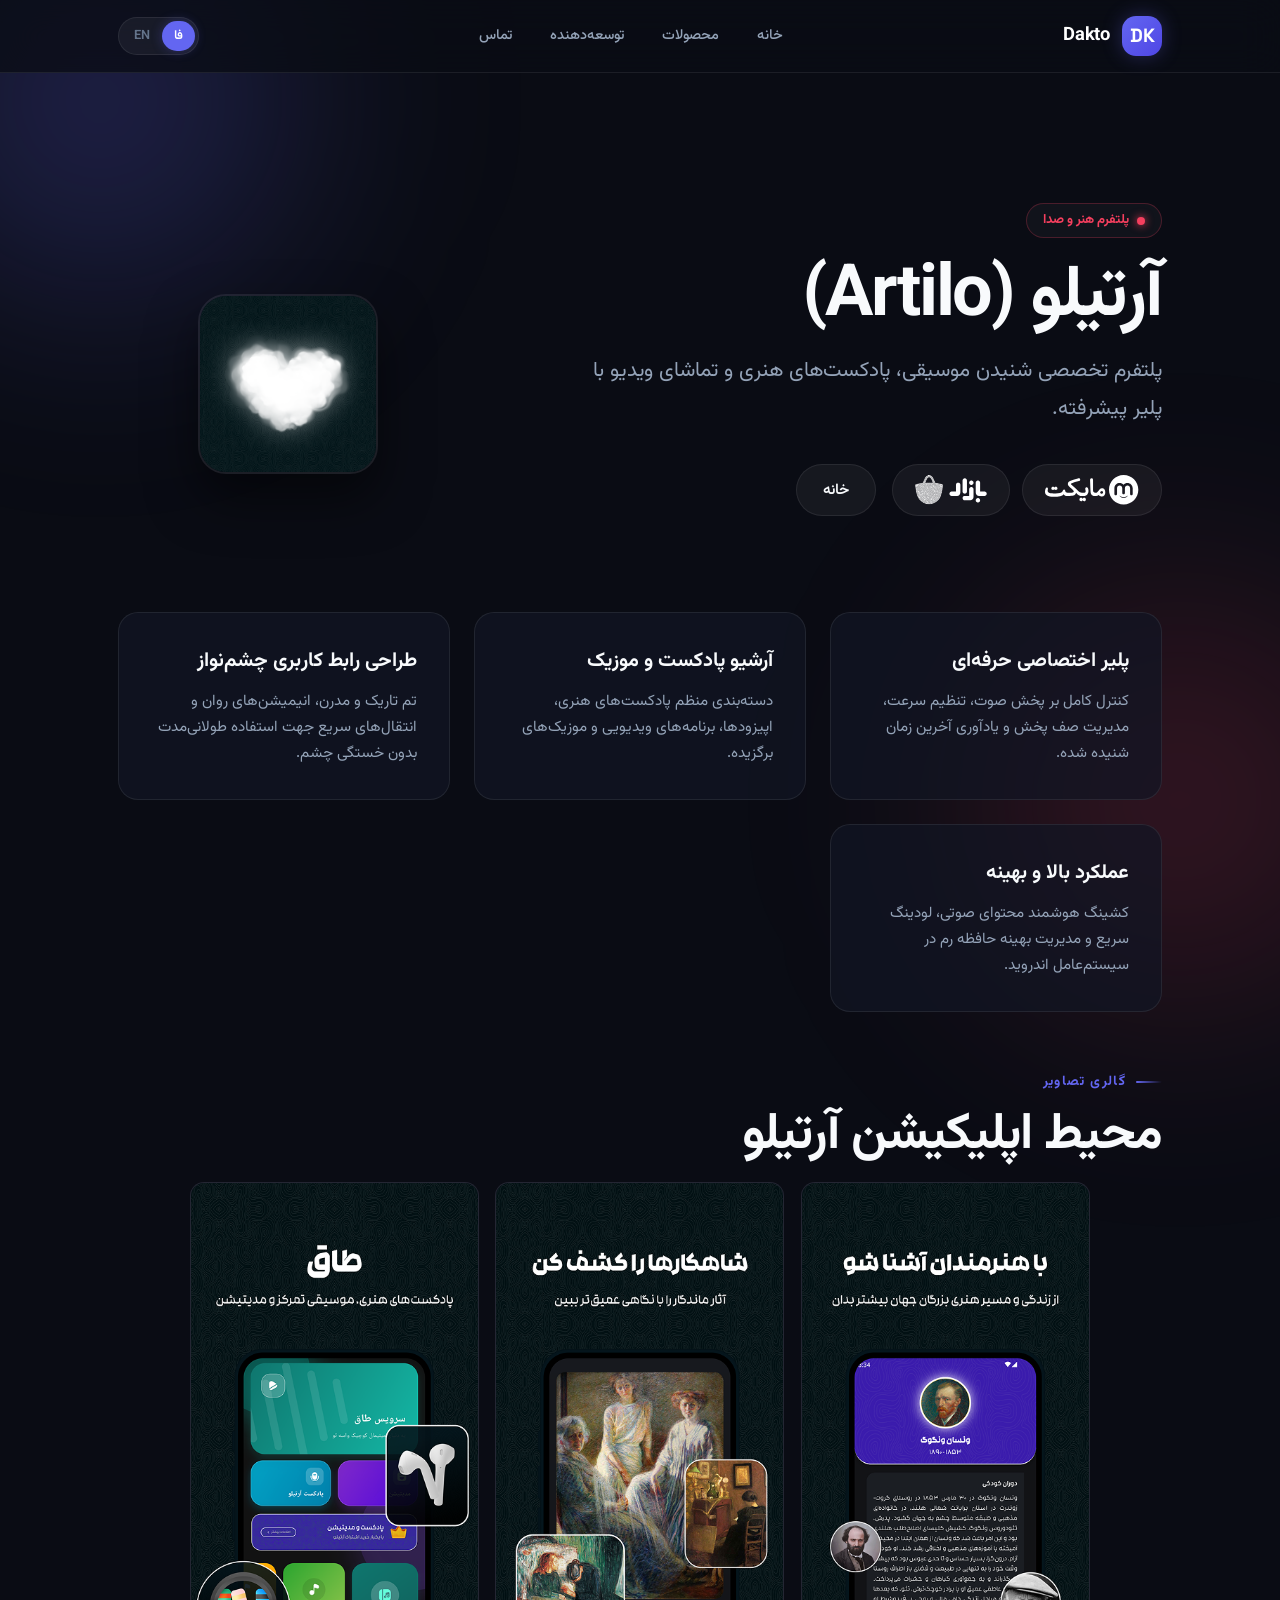
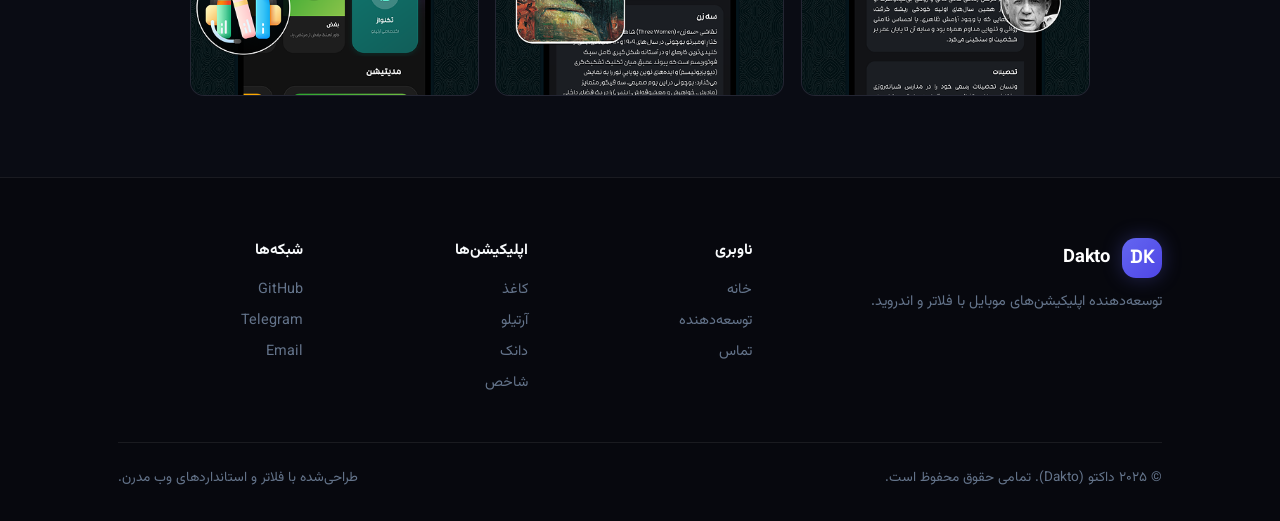
==== commit 67a54840: "better download button" ====
--- a/artilo.html
+++ b/artilo.html
@@ -139,7 +139,14 @@
             </p>
 
             <div class="hero-actions">
-              <a href="https://myket.ir/app/com.alimiri.atl" target="_blank" rel="noopener" class="btn btn-artilo" data-i18n="app.download">دانلود مستقیم از مایکت</a>
+              <div class="store-badges">
+                <a href="https://myket.ir/app/com.alimiri.atl" target="_blank" rel="noopener" class="store-badge" aria-label="Myket">
+                  <img src="assets/myket.svg" alt="دانلود از مایکت">
+                </a>
+                <a href="https://cafebazaar.ir/app/com.alimiri.atl" target="_blank" rel="noopener" class="store-badge" aria-label="Cafe Bazaar">
+                  <img src="assets/cafebazaar.svg" alt="دانلود از کافه‌بازار">
+                </a>
+              </div>
               <a href="index.html#apps" class="btn btn-secondary" data-i18n="nav.home">بازگشت به خانه</a>
             </div>
           </div>
--- a/style.css
+++ b/style.css
@@ -313,28 +313,6 @@
   box-shadow: 0 8px 30px rgba(99, 102, 241, 0.45);
 }
 
-.btn-kaghaz {
-  background: linear-gradient(135deg, var(--accent-kaghaz), #0284c7);
-  color: #ffffff;
-  box-shadow: 0 4px 20px var(--accent-kaghaz-glow);
-}
-
-.btn-kaghaz:hover {
-  transform: translateY(-2px);
-  box-shadow: 0 8px 30px rgba(14, 165, 233, 0.45);
-}
-
-.btn-artilo {
-  background: linear-gradient(135deg, var(--accent-artilo), #e11d48);
-  color: #ffffff;
-  box-shadow: 0 4px 20px var(--accent-artilo-glow);
-}
-
-.btn-artilo:hover {
-  transform: translateY(-2px);
-  box-shadow: 0 8px 30px rgba(244, 63, 94, 0.45);
-}
-
 .btn-secondary {
   background: rgba(255, 255, 255, 0.05);
   border-color: var(--border);
@@ -345,6 +323,37 @@
   background: rgba(255, 255, 255, 0.1);
   border-color: rgba(255, 255, 255, 0.2);
   transform: translateY(-2px);
+}
+
+/* ---------- STORE BADGES (Myket / Cafe Bazaar) ---------- */
+
+.store-badges {
+  display: flex;
+  align-items: center;
+  gap: 12px;
+  flex-wrap: wrap;
+}
+
+.store-badge {
+  display: inline-flex;
+  align-items: center;
+  justify-content: center;
+  padding: 10px 22px;
+  border-radius: var(--radius-full);
+  border: 1px solid var(--border);
+  background: rgba(255, 255, 255, 0.05);
+}
+
+.store-badge:hover {
+  background: rgba(255, 255, 255, 0.1);
+  border-color: rgba(255, 255, 255, 0.2);
+  transform: translateY(-2px);
+}
+
+.store-badge img {
+  height: 30px;
+  width: auto;
+  display: block;
 }
 
 /* ---------- BADGES & HEADINGS ---------- */
@@ -1340,6 +1349,8 @@
   .lang-btn { padding: 5px 10px; }
   .hero-actions { flex-direction: column; }
   .hero-actions .btn { width: 100%; }
+  .hero-actions .store-badges { flex-direction: column; width: 100%; }
+  .hero-actions .store-badge { width: 100%; }
   .hero-stats { gap: 8px; }
   .stat-lbl { font-size: 0.78rem; }
   .card-header-row { gap: 16px; }
@@ -1430,6 +1441,10 @@
   transition: transform 0.35s var(--ease-smooth), box-shadow 0.35s var(--ease-smooth), background 0.3s ease, border-color 0.3s ease;
 }
 
+.store-badge {
+  transition: transform 0.35s var(--ease-smooth), background 0.3s ease, border-color 0.3s ease;
+}
+
 .preview-card {
   transition: transform 0.45s var(--ease-smooth), box-shadow 0.45s var(--ease-smooth), border-color 0.3s ease, background 0.3s ease;
 }
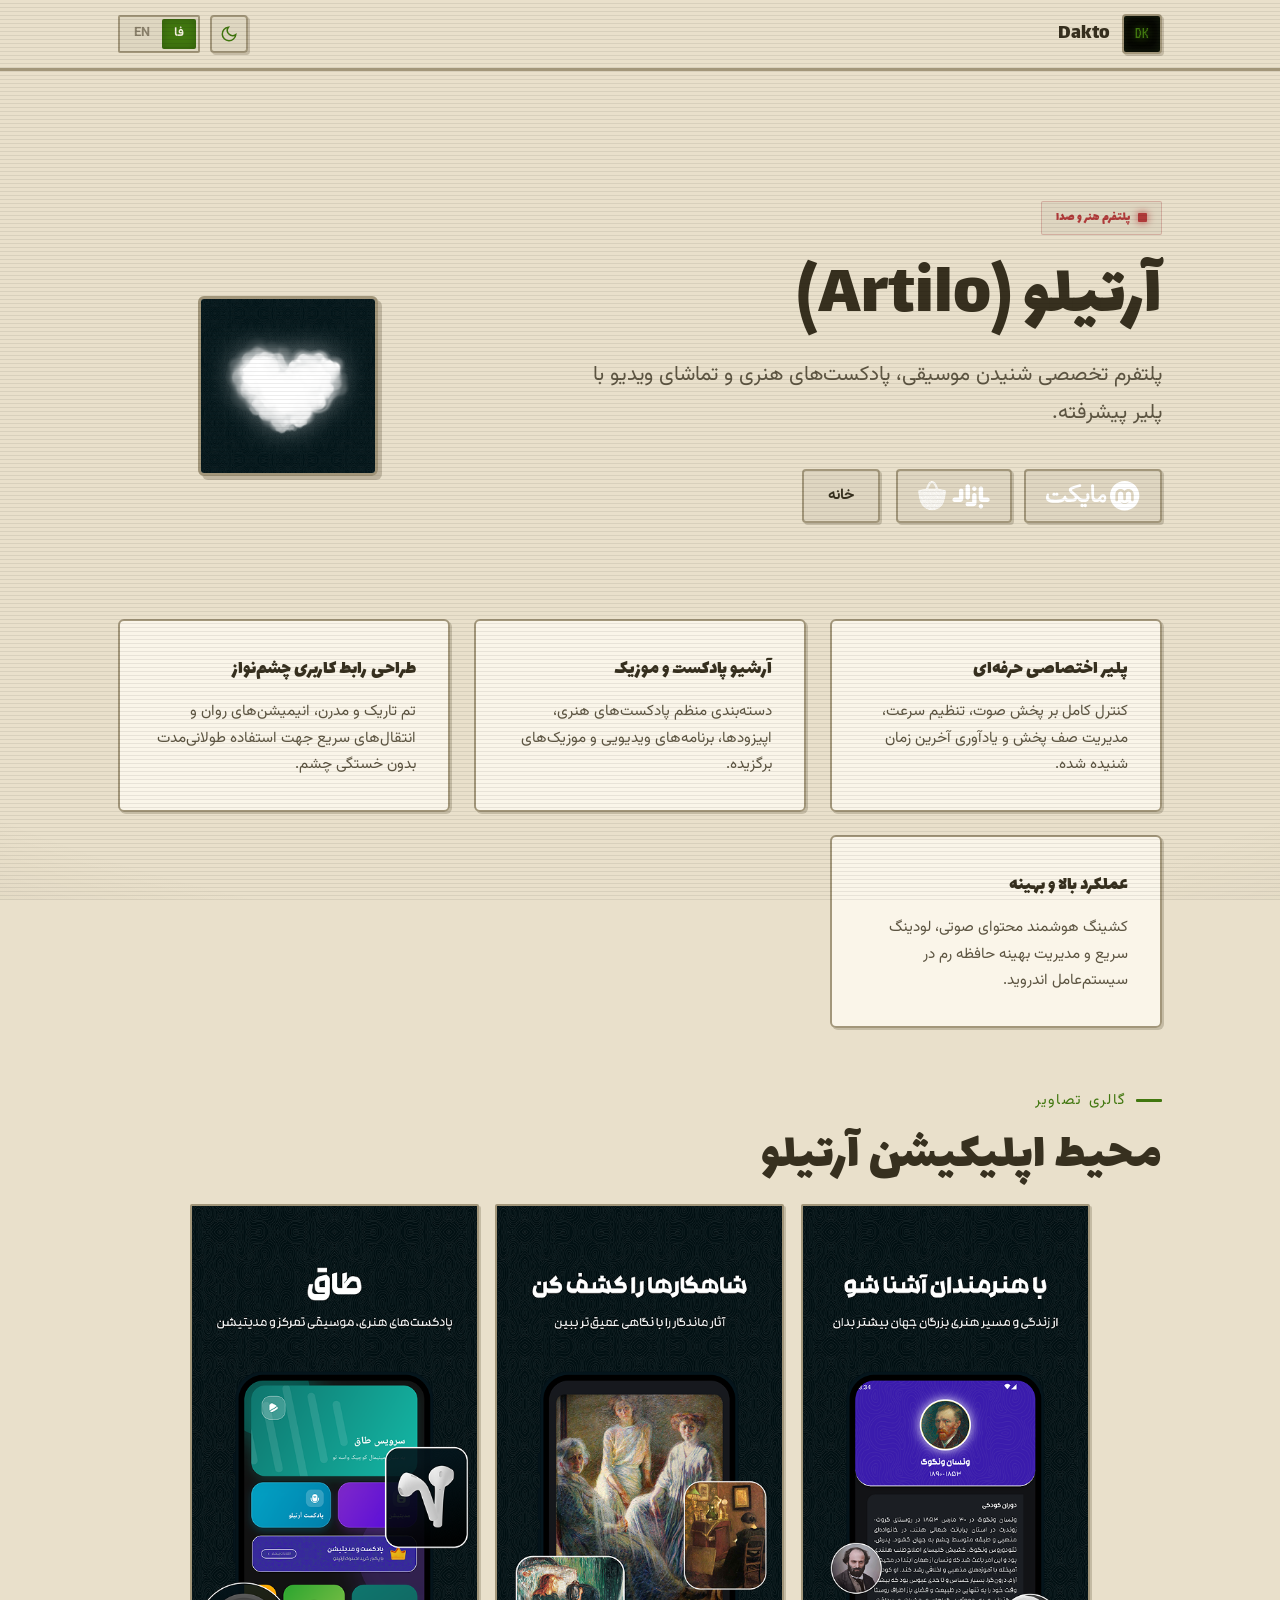
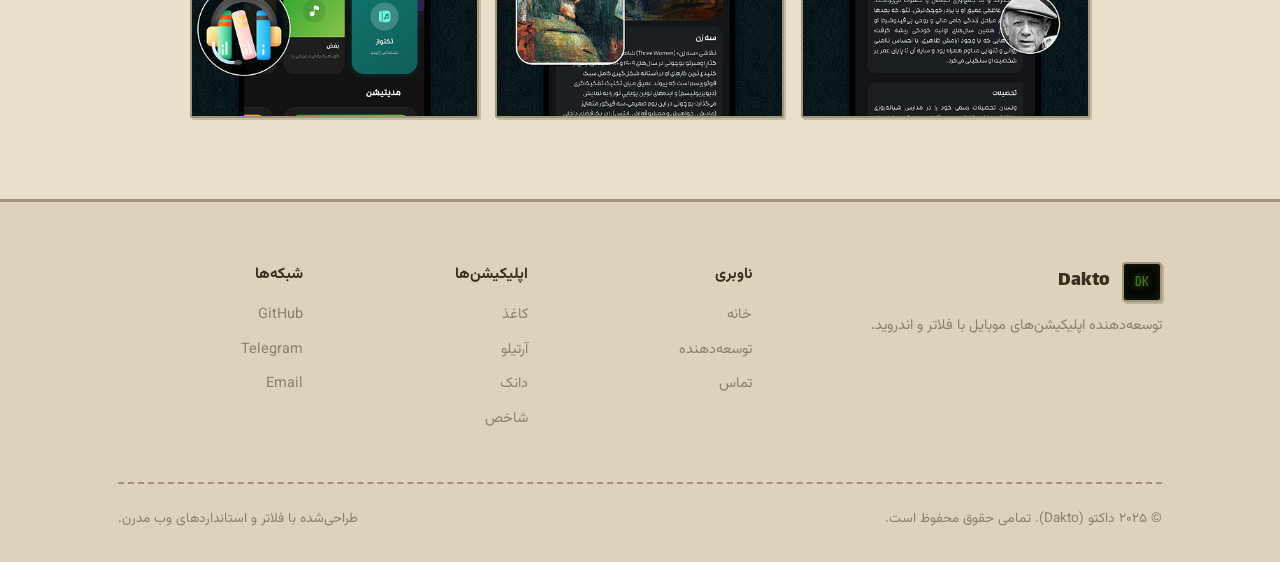
==== commit 92f447f3: "new design" ====
--- a/artilo.html
+++ b/artilo.html
@@ -3,11 +3,13 @@
 <head>
   <meta charset="UTF-8">
   <meta name="viewport" content="width=device-width, initial-scale=1.0">
+  <script>try{var t=localStorage.getItem("app_theme");if(t!=="dark"&&t!=="light"){t=(window.matchMedia&&window.matchMedia("(prefers-color-scheme: light)").matches)?"light":"dark";}document.documentElement.setAttribute("data-theme",t);}catch(e){document.documentElement.setAttribute("data-theme","dark");}</script>
   <title>آرتیلو — پلتفرم هنر، موسیقی و پادکست فارسی | داکتو</title>
   <meta name="description" content="آرتیلو، پلتفرم تخصصی شنیدن موسیقی فارسی، پادکست‌های هنری و تماشای ویدیو با پلیر اختصاصی و طراحی مدرن.">
   <meta name="keywords" content="آرتیلو, ارتیلو, Artilo, پادکست فارسی, موسیقی ایرانی, هنر, پلیر صوتی, پادکست هنری, موزیک">
   <meta name="author" content="Ali Miri">
-  <meta name="theme-color" content="#0a0c14">
+    <meta name="theme-color" media="(prefers-color-scheme: light)" content="#e9e0cb">
+  <meta name="theme-color" media="(prefers-color-scheme: dark)" content="#0d0d0a">
   <meta name="robots" content="index, follow">
   <link rel="canonical" href="https://dakto.ir/artilo.html">
 
@@ -87,7 +89,7 @@
 
   <link rel="preconnect" href="https://fonts.googleapis.com">
   <link rel="preconnect" href="https://fonts.gstatic.com" crossorigin>
-  <link href="https://fonts.googleapis.com/css2?family=Vazirmatn:wght@400;500;700;800&family=Space+Grotesk:wght@500;600;700&family=Inter:wght@400;500;600&display=swap" rel="stylesheet">
+  <link href="https://fonts.googleapis.com/css2?family=Vazirmatn:wght@400;500;700;800&family=VT323&family=Lalezar&family=Inter:wght@400;500;600&display=swap" rel="stylesheet">
 
   <link rel="stylesheet" href="style.css">
   <link rel="manifest" href="manifest.json">
@@ -102,14 +104,13 @@
         <span class="nav-name">Dakto</span>
       </a>
 
-      <nav class="nav-menu" id="nav-menu">
-        <a href="index.html" class="nav-link" data-i18n="nav.home">خانه</a>
-        <a href="index.html#apps" class="nav-link" data-i18n="nav.apps">محصولات</a>
-        <a href="index.html#about" class="nav-link" data-i18n="nav.about">توسعه‌دهنده</a>
-        <a href="index.html#contact" class="nav-link" data-i18n="nav.contact">تماس</a>
-      </nav>
+      
 
       <div class="nav-actions">
+        <button type="button" class="theme-toggle" aria-label="Toggle theme" title="Toggle theme">
+          <svg class="icon-sun" width="18" height="18" viewBox="0 0 24 24" fill="none" stroke="currentColor" stroke-width="2" aria-hidden="true"><circle cx="12" cy="12" r="5"></circle><line x1="12" y1="1" x2="12" y2="3"></line><line x1="12" y1="21" x2="12" y2="23"></line><line x1="4.22" y1="4.22" x2="5.64" y2="5.64"></line><line x1="18.36" y1="18.36" x2="19.78" y2="19.78"></line><line x1="1" y1="12" x2="3" y2="12"></line><line x1="21" y1="12" x2="23" y2="12"></line><line x1="4.22" y1="19.78" x2="5.64" y2="18.36"></line><line x1="18.36" y1="5.64" x2="19.78" y2="4.22"></line></svg>
+          <svg class="icon-moon" width="18" height="18" viewBox="0 0 24 24" fill="none" stroke="currentColor" stroke-width="2" aria-hidden="true"><path d="M21 12.79A9 9 0 1 1 11.21 3 7 7 0 0 0 21 12.79z"></path></svg>
+        </button>
         <div class="lang-toggle" role="group" aria-label="Language Toggle">
           <button type="button" class="lang-btn" data-lang="fa" aria-pressed="true">فا</button>
           <button type="button" class="lang-btn" data-lang="en" aria-pressed="false">EN</button>
@@ -120,6 +121,26 @@
       </div>
     </div>
   </header>
+
+  <nav class="nav-menu" id="nav-menu" aria-label="Menu">
+    <div class="nav-menu-head">
+      <span class="nav-menu-title">DAKTO<span class="nav-menu-cursor">▊</span></span>
+      <button type="button" class="nav-menu-close" aria-label="Close menu" aria-controls="nav-menu">&times;</button>
+    </div>
+    <div class="nav-menu-body">
+          <a href="index.html" class="nav-link" data-i18n="nav.home">خانه</a>
+          <a href="index.html#apps" class="nav-link" data-i18n="nav.apps">محصولات</a>
+          <a href="index.html#about" class="nav-link" data-i18n="nav.about">توسعه‌دهنده</a>
+          <a href="index.html#contact" class="nav-link" data-i18n="nav.contact">تماس</a>
+    </div>
+    <div class="nav-menu-foot">
+      <div class="lang-toggle" role="group" aria-label="Language Toggle">
+        <button type="button" class="lang-btn" data-lang="fa" aria-pressed="true">فا</button>
+        <button type="button" class="lang-btn" data-lang="en" aria-pressed="false">EN</button>
+      </div>
+    </div>
+  </nav>
+
 
   <main>
 
@@ -128,7 +149,7 @@
       <div class="wrap">
         <div class="page-hero-grid">
           <div>
-            <div class="badge" style="color: var(--accent-artilo); border-color: rgba(244, 63, 94, 0.25);">
+            <div class="badge" style="color: var(--accent-artilo); border-color: var(--accent-artilo-glow);">
               <span class="badge-dot" style="background: var(--accent-artilo); box-shadow: 0 0 8px var(--accent-artilo);"></span>
               <span data-i18n="artiloPage.heroBadge">پلتفرم هنر و صدا</span>
             </div>
--- a/style.css
+++ b/style.css
@@ -1,43 +1,93 @@
 /* -------------------------------------------------------------
    Ali Miri — Portfolio & App Showcase
-   Design System: Ultra-Sleek Modern Glassmorphism (Dark Mode)
+   Design System: Vintage CRT / Retro Computer (Dark + Light)
+   Phosphor-green monitor by default; beige "paper terminal" light mode.
    Built with CSS Logical Properties for Seamless RTL/LTR Support
 ------------------------------------------------------------- */
 
 :root {
-  --bg-dark: #0a0c14;
-  --bg-surface: #111422;
-  --bg-card: rgba(18, 22, 36, 0.7);
-  --bg-card-hover: rgba(26, 32, 52, 0.85);
-  --bg-glass: rgba(255, 255, 255, 0.03);
-  
-  --text-primary: #f8fafc;
-  --text-secondary: #94a3b8;
-  --text-muted: #64748b;
-  
-  --border: rgba(255, 255, 255, 0.08);
-  --border-hover: rgba(99, 102, 241, 0.35);
-  
-  --accent-indigo: #6366f1;
-  --accent-indigo-glow: rgba(99, 102, 241, 0.3);
-  --accent-kaghaz: #0ea5e9;
-  --accent-kaghaz-glow: rgba(14, 165, 233, 0.25);
-  --accent-artilo: #f43f5e;
-  --accent-artilo-glow: rgba(244, 63, 94, 0.25);
-  
+  /* ---- Retro CRT — Dark (default) ---- */
+  --bg-dark: #0d0d0a;
+  --bg-surface: #15150f;
+  --bg-card: rgba(24, 24, 17, 0.88);
+  --bg-card-hover: rgba(33, 33, 24, 0.96);
+  --bg-glass: rgba(255, 255, 255, 0.045);
+
+  --text-primary: #ece5d2;
+  --text-secondary: #a49c88;
+  --text-muted: #6f6956;
+  --text-on-accent: #0e0f08;
+
+  --border: #3c392c;
+  --border-hover: rgba(152, 224, 92, 0.55);
+
+  --accent-indigo: #98e05c;          /* phosphor green */
+  --accent-indigo-glow: rgba(152, 224, 92, 0.32);
+  --accent-kaghaz: #ffb454;          /* amber CRT */
+  --accent-kaghaz-glow: rgba(255, 180, 84, 0.3);
+  --accent-artilo: #ff6b6b;          /* red CRT */
+  --accent-artilo-glow: rgba(255, 107, 107, 0.3);
+
+  --topbar-bg: rgba(13, 13, 10, 0.82);
+  --drawer-bg: rgba(13, 13, 10, 0.98);
+  --footer-bg: #0a0a07;
+  --bezel: #262415;
+  --grid-line: rgba(255, 255, 255, 0.032);
+
+  --shadow-hard: 4px 4px 0 0 rgba(0, 0, 0, 0.45);
+  --shadow-hard-sm: 2px 2px 0 0 rgba(0, 0, 0, 0.4);
+  --shadow-nav: 0 12px 28px rgba(0, 0, 0, 0.45);
+  --glow-accent: 0 0 16px var(--accent-indigo-glow);
+
   --font-fa: "Vazirmatn", "Tahoma", sans-serif;
-  --font-en-display: "Space Grotesk", sans-serif;
+  --font-fa-display: "Lalezar", "Vazirmatn", sans-serif;
+  --font-en-display: "VT323", "Courier New", monospace;
   --font-en-body: "Inter", -apple-system, sans-serif;
+  --font-mono: "VT323", "Vazirmatn", "Courier New", monospace;
 
   --max-w: 1140px;
   --gutter: clamp(20px, 4vw, 48px);
   --section-gap: clamp(70px, 12vw, 130px);
-  --radius-sm: 8px;
-  --radius-md: 14px;
-  --radius-lg: 20px;
-  --radius-xl: 28px;
-  --radius-full: 9999px;
+  --radius-sm: 2px;
+  --radius-md: 4px;
+  --radius-lg: 6px;
+  --radius-xl: 10px;
   --ease-smooth: cubic-bezier(0.22, 1, 0.36, 1);
+}
+
+/* ---- Retro Beige — Light ---- */
+:root[data-theme="light"] {
+  --bg-dark: #e9e0cb;
+  --bg-surface: #f3ecda;
+  --bg-card: rgba(251, 247, 236, 0.92);
+  --bg-card-hover: rgba(255, 252, 243, 0.98);
+  --bg-glass: rgba(61, 55, 40, 0.055);
+
+  --text-primary: #37301f;
+  --text-secondary: #5d5542;
+  --text-muted: #8a816b;
+  --text-on-accent: #f6f1e0;
+
+  --border: #a2967a;
+  --border-hover: rgba(76, 140, 44, 0.55);
+
+  --accent-indigo: #41770f;          /* ink green */
+  --accent-indigo-glow: rgba(65, 119, 15, 0.25);
+  --accent-kaghaz: #9a5b00;          /* ink amber */
+  --accent-kaghaz-glow: rgba(154, 91, 0, 0.25);
+  --accent-artilo: #b03a3a;          /* ink red */
+  --accent-artilo-glow: rgba(176, 58, 58, 0.25);
+
+  --topbar-bg: rgba(233, 224, 203, 0.86);
+  --drawer-bg: rgba(233, 224, 203, 0.99);
+  --footer-bg: #ddd3ba;
+  --bezel: #cfc4a6;
+  --grid-line: rgba(60, 50, 30, 0.055);
+
+  --shadow-hard: 4px 4px 0 0 rgba(88, 76, 50, 0.28);
+  --shadow-hard-sm: 2px 2px 0 0 rgba(88, 76, 50, 0.25);
+  --shadow-nav: 0 12px 24px rgba(88, 76, 50, 0.22);
+  --glow-accent: 0 0 12px var(--accent-indigo-glow);
 }
 
 /* ---------- RESET & BASE ---------- */
@@ -60,48 +110,54 @@
 body {
   background: var(--bg-dark);
   color: var(--text-primary);
-  line-height: 1.6;
+  line-height: 1.65;
   min-height: 100vh;
   overflow-x: hidden;
   -webkit-font-smoothing: antialiased;
 }
 
-/* Background Ambient Glows */
+/* CRT vignette */
 body::before {
   content: "";
   position: fixed;
-  top: -200px;
-  inset-inline-end: -200px;
-  width: 600px;
-  height: 600px;
-  background: radial-gradient(circle, var(--accent-indigo-glow) 0%, transparent 70%);
-  filter: blur(90px);
+  inset: 0;
+  z-index: 0;
   pointer-events: none;
-  z-index: 0;
-}
-
+  background: radial-gradient(ellipse 130% 100% at 50% 42%, transparent 58%, rgba(0, 0, 0, 0.34) 100%);
+}
+
+:root[data-theme="light"] body::before {
+  background: radial-gradient(ellipse 130% 100% at 50% 42%, transparent 62%, rgba(120, 100, 60, 0.16) 100%);
+}
+
+/* CRT scanlines */
 body::after {
   content: "";
   position: fixed;
-  bottom: -200px;
-  inset-inline-start: -200px;
-  width: 600px;
-  height: 600px;
-  background: radial-gradient(circle, var(--accent-artilo-glow) 0%, transparent 70%);
-  filter: blur(100px);
+  inset: 0;
+  z-index: 9990;
   pointer-events: none;
-  z-index: 0;
+  background: repeating-linear-gradient(
+    0deg,
+    rgba(0, 0, 0, 0.07) 0px,
+    rgba(0, 0, 0, 0.07) 1px,
+    transparent 1px,
+    transparent 4px
+  );
 }
 
 html[dir="rtl"] h1, html[dir="rtl"] h2, html[dir="rtl"] h3, html[dir="rtl"] h4,
 html[dir="rtl"] .nav-name, html[dir="rtl"] .badge {
-  font-family: var(--font-fa);
-  font-weight: 700;
+  font-family: var(--font-fa-display);
+  font-weight: 400;
+  letter-spacing: 0;
 }
 
 html[dir="ltr"] h1, html[dir="ltr"] h2, html[dir="ltr"] h3, html[dir="ltr"] h4,
 html[dir="ltr"] .nav-name, html[dir="ltr"] .badge {
   font-family: var(--font-en-display);
+  font-weight: 400;
+  letter-spacing: 0.01em;
 }
 
 img {
@@ -128,24 +184,39 @@
   z-index: 1;
 }
 
+::selection {
+  background: var(--accent-indigo);
+  color: var(--text-on-accent);
+}
+
+:focus-visible {
+  outline: 2px dashed var(--accent-indigo);
+  outline-offset: 3px;
+}
+
 /* ---------- NAVBAR ---------- */
 
 .topbar {
   position: sticky;
   top: 0;
   z-index: 1000;
-  background: rgba(10, 12, 20, 0.75);
-  backdrop-filter: blur(20px);
-  -webkit-backdrop-filter: blur(20px);
-  border-block-end: 1px solid var(--border);
-  transition: all 0.3s ease;
+  background: var(--topbar-bg);
+  backdrop-filter: blur(12px);
+  -webkit-backdrop-filter: blur(12px);
+  border-block-end: 3px solid var(--border);
+  transition: background 0.35s ease, box-shadow 0.4s var(--ease-smooth), border-color 0.3s ease;
+}
+
+.topbar.scrolled {
+  background: var(--drawer-bg);
+  box-shadow: var(--shadow-nav);
 }
 
 .topbar .wrap {
   display: flex;
   align-items: center;
   justify-content: space-between;
-  padding-block: 16px;
+  padding-block: 14px;
 }
 
 .nav-logo {
@@ -154,60 +225,77 @@
   gap: 12px;
 }
 
+/* Mini CRT screen logo */
 .logo-icon {
   width: 40px;
   height: 40px;
   border-radius: var(--radius-md);
-  background: linear-gradient(135deg, var(--accent-indigo), #4f46e5);
+  background-color: #070704;
+  background-image: repeating-linear-gradient(0deg, rgba(0, 0, 0, 0.42) 0 1px, transparent 1px 3px);
+  border: 2px solid var(--border);
   display: flex;
   align-items: center;
   justify-content: center;
-  font-family: var(--font-en-display);
-  font-weight: 700;
-  font-size: 1.2rem;
-  color: #fff;
-  box-shadow: 0 0 20px var(--accent-indigo-glow);
+  font-family: var(--font-mono);
+  font-size: 1.05rem;
+  color: var(--accent-indigo);
+  text-shadow: 0 0 8px var(--accent-indigo);
+  box-shadow: var(--shadow-hard-sm), inset 0 0 10px rgba(152, 224, 92, 0.12);
 }
 
 .nav-name {
-  font-size: 1.15rem;
-  font-weight: 700;
-  letter-spacing: -0.01em;
-  color: #fff;
+  font-size: 1.25rem;
+  color: var(--text-primary);
 }
 
 .nav-menu {
-  display: flex;
-  align-items: center;
-  gap: 6px;
+  /* Hidden on desktop; becomes the full-screen CRT overlay on mobile */
+  display: none;
+  align-items: center;
+  gap: 4px;
+}
+
+.nav-menu-body {
+  display: flex;
+  align-items: center;
+  gap: 4px;
+}
+
+.nav-menu-head,
+.nav-menu-foot,
+.nav-menu-close {
+  display: none;
 }
 
 .nav-link {
-  padding: 8px 16px;
-  border-radius: var(--radius-full);
+  padding: 8px 14px;
+  border-radius: var(--radius-sm);
   font-size: 0.9rem;
   color: var(--text-secondary);
-  font-weight: 500;
+  font-weight: 600;
+  border: 1.5px solid transparent;
   transition: all 0.25s ease;
 }
 
 .nav-link:hover, .nav-link.active {
-  color: var(--text-primary);
-  background: rgba(255, 255, 255, 0.06);
+  color: var(--accent-indigo);
+  background: var(--bg-glass);
+  border-color: var(--border);
+  box-shadow: inset 0 -2px 0 var(--accent-indigo);
 }
 
 .nav-actions {
   display: flex;
   align-items: center;
-  gap: 12px;
+  gap: 10px;
 }
 
 .lang-toggle {
   display: flex;
-  background: rgba(255, 255, 255, 0.05);
-  border: 1px solid var(--border);
-  border-radius: var(--radius-full);
-  padding: 3px;
+  background: var(--bg-glass);
+  border: 2px solid var(--border);
+  border-radius: var(--radius-sm);
+  padding: 2px;
 }
 
 .lang-btn {
@@ -215,71 +303,215 @@
   background: transparent;
   color: var(--text-muted);
   font-size: 0.8rem;
-  font-weight: 600;
-  padding: 5px 12px;
-  border-radius: var(--radius-full);
+  font-weight: 700;
+  padding: 4px 12px;
+  border-radius: var(--radius-sm);
   transition: all 0.25s ease;
 }
 
 .lang-btn[aria-pressed="true"] {
   background: var(--accent-indigo);
-  color: #fff;
-  box-shadow: 0 0 12px var(--accent-indigo-glow);
-}
+  color: var(--text-on-accent);
+  box-shadow: inset 0 0 10px rgba(0, 0, 0, 0.22);
+}
+
+/* Retro power switch — theme toggle */
+.theme-toggle {
+  display: flex;
+  align-items: center;
+  justify-content: center;
+  width: 38px;
+  height: 38px;
+  border-radius: var(--radius-md);
+  border: 2px solid var(--border);
+  background: var(--bg-glass);
+  color: var(--accent-indigo);
+  box-shadow: var(--shadow-hard-sm);
+  transition: transform 0.25s var(--ease-smooth), border-color 0.25s ease, color 0.25s ease, box-shadow 0.25s ease;
+}
+
+.theme-toggle:hover {
+  border-color: var(--accent-indigo);
+  transform: translate(-1px, -1px);
+  box-shadow: 3px 3px 0 0 rgba(0, 0, 0, 0.35);
+}
+
+.theme-toggle:active {
+  transform: translate(1px, 1px);
+  box-shadow: none;
+}
+
+.theme-toggle .icon-sun { display: block; }
+.theme-toggle .icon-moon { display: none; }
+:root[data-theme="light"] .theme-toggle .icon-sun { display: none; }
+:root[data-theme="light"] .theme-toggle .icon-moon { display: block; }
 
 .mobile-toggle {
   display: none;
   background: transparent;
-  border: 1px solid var(--border);
+  border: 2px solid var(--border);
   color: var(--text-primary);
   width: 40px;
   height: 40px;
   border-radius: var(--radius-md);
   align-items: center;
   justify-content: center;
+  box-shadow: var(--shadow-hard-sm);
+  transition: border-color 0.25s ease, transform 0.2s var(--ease-smooth);
+}
+
+.mobile-toggle:active {
+  transform: scale(0.92);
+}
+
+/* CRT power-on flicker for the full-screen mobile menu */
+@keyframes crtPowerOn {
+  0% { opacity: 0; transform: scale(1.05); filter: brightness(4) saturate(0.2); }
+  30% { opacity: 1; transform: scale(0.99); filter: brightness(1.7) saturate(0.9); }
+  48% { filter: brightness(3); }
+  100% { opacity: 1; transform: scale(1); filter: brightness(1) saturate(1); }
+}
+
+@keyframes cursorBlink {
+  0%, 49% { opacity: 1; }
+  50%, 100% { opacity: 0; }
 }
 
 @media (max-width: 820px) {
   .nav-menu {
     position: fixed;
-    top: 73px;
-    inset-inline-start: 0;
-    inset-inline-end: 0;
-    background: rgba(10, 12, 20, 0.97);
-    backdrop-filter: blur(25px);
-    -webkit-backdrop-filter: blur(25px);
-    border-bottom: 1px solid var(--border);
-    box-shadow: 0 24px 48px rgba(0, 0, 0, 0.5);
+    inset: 0;
+    z-index: 2500; /* above lightbox (2000), below global scanlines (9990) */
     flex-direction: column;
-    padding: 20px;
-    gap: 8px;
+    align-items: stretch;
+    padding: clamp(20px, 5vw, 36px);
+    background: var(--bg-dark);
+    border: clamp(14px, 4vw, 26px) solid var(--bezel);
     display: flex;
     opacity: 0;
     visibility: hidden;
-    transform: translateY(-14px);
+    transform: scale(1.04);
     pointer-events: none;
-    max-height: calc(100vh - 73px);
-    overflow-y: auto;
-    transition: opacity 0.35s var(--ease-smooth), transform 0.4s var(--ease-smooth), visibility 0.35s;
-  }
-  
+    overflow: hidden;
+    transition: opacity 0.3s ease, visibility 0.3s, transform 0.35s var(--ease-smooth);
+  }
+
   .nav-menu.open {
     opacity: 1;
     visibility: visible;
-    transform: translateY(0);
+    transform: scale(1);
     pointer-events: auto;
-  }
-  
+    animation: crtPowerOn 0.5s var(--ease-smooth);
+  }
+
+  .nav-menu-head {
+    display: flex;
+    align-items: center;
+    justify-content: space-between;
+    gap: 16px;
+    padding-block-end: 14px;
+    border-block-end: 2px dashed var(--border);
+    margin-block-end: 10px;
+  }
+
+  .nav-menu-title {
+    font-family: var(--font-mono);
+    font-size: 1.15rem;
+    letter-spacing: 0.16em;
+    color: var(--accent-indigo);
+    text-shadow: 0 0 10px var(--accent-indigo-glow);
+  }
+
+  .nav-menu-cursor {
+    animation: cursorBlink 1.1s steps(2) infinite;
+    color: var(--accent-indigo);
+  }
+
+  .nav-menu-close {
+    display: flex;
+    align-items: center;
+    justify-content: center;
+    width: 42px;
+    height: 42px;
+    border-radius: var(--radius-md);
+    border: 2px solid var(--border);
+    background: var(--bg-glass);
+    color: var(--accent-indigo);
+    font-family: var(--font-mono);
+    font-size: 1.5rem;
+    box-shadow: var(--shadow-hard-sm);
+    transition: all 0.25s ease;
+  }
+
+  .nav-menu-close:hover {
+    background: var(--accent-indigo);
+    border-color: var(--accent-indigo);
+    color: var(--text-on-accent);
+  }
+
+  .nav-menu-body {
+    counter-reset: navnum;
+    flex-direction: column;
+    align-items: stretch;
+    gap: 10px;
+    flex: 1;
+    overflow-y: auto;
+    padding-block: 14px 8px;
+  }
+
+  .nav-menu-body .nav-link {
+    width: 100%;
+    text-align: start;
+    padding: 15px 16px;
+    font-size: 1.55rem;
+    border-width: 2px;
+  }
+
+  .nav-menu-body .nav-link::before {
+    counter-increment: navnum;
+    content: "0" counter(navnum);
+    font-family: var(--font-mono);
+    font-size: 1rem;
+    letter-spacing: 0.08em;
+    color: var(--text-muted);
+    margin-inline-end: 16px;
+    flex-shrink: 0;
+    transition: color 0.25s ease;
+  }
+
+  .nav-menu-body .nav-link:hover::before,
+  .nav-menu-body .nav-link.active::before {
+    color: var(--text-on-accent);
+  }
+
+  .nav-menu-body .nav-link.active {
+    background: var(--accent-indigo);
+    border-color: var(--accent-indigo);
+    color: var(--text-on-accent);
+    box-shadow: 0 0 20px var(--accent-indigo-glow);
+  }
+
+  .nav-menu-body .nav-link:hover {
+    color: var(--accent-indigo);
+    border-color: var(--border);
+    background: var(--bg-glass);
+  }
+
+  .nav-menu-body .nav-link.active:hover {
+    color: var(--text-on-accent);
+  }
+
+  .nav-menu-foot {
+    display: flex;
+    justify-content: center;
+    padding-block-start: 16px;
+    border-block-start: 2px dashed var(--border);
+    margin-block-start: 10px;
+  }
+
   .mobile-toggle {
     display: flex;
   }
-  
-  .nav-link {
-    width: 100%;
-    text-align: center;
-    padding: 12px;
-    font-size: 1rem;
-  }
 }
 
 body.nav-locked {
@@ -293,36 +525,53 @@
   align-items: center;
   justify-content: center;
   gap: 10px;
-  padding: 12px 26px;
-  border-radius: var(--radius-full);
+  padding: 11px 24px;
+  border-radius: var(--radius-md);
   font-size: 0.95rem;
-  font-weight: 600;
-  transition: all 0.3s cubic-bezier(0.16, 1, 0.3, 1);
-  border: 1px solid transparent;
+  font-weight: 700;
+  border: 2px solid var(--border);
+  background: var(--bg-card);
+  color: var(--text-primary);
+  box-shadow: var(--shadow-hard-sm);
+  transition: transform 0.3s var(--ease-smooth), box-shadow 0.3s var(--ease-smooth), background 0.3s ease, border-color 0.3s ease, filter 0.3s ease;
   white-space: nowrap;
 }
 
+.btn:hover {
+  transform: translate(-1px, -1px);
+  border-color: var(--border-hover);
+  box-shadow: 3px 3px 0 0 rgba(0, 0, 0, 0.35);
+}
+
+.btn:active, .contact-btn-item:active {
+  transform: translate(2px, 2px);
+  box-shadow: none;
+}
+
 .btn-primary {
-  background: linear-gradient(135deg, var(--accent-indigo), #4f46e5);
-  color: #ffffff;
-  box-shadow: 0 4px 20px var(--accent-indigo-glow);
+  background: var(--accent-indigo);
+  color: var(--text-on-accent);
+  border-color: var(--accent-indigo);
+  box-shadow: 3px 3px 0 0 rgba(0, 0, 0, 0.5);
 }
 
 .btn-primary:hover {
-  transform: translateY(-2px);
-  box-shadow: 0 8px 30px rgba(99, 102, 241, 0.45);
+  filter: brightness(1.12);
+  border-color: var(--accent-indigo);
 }
 
 .btn-secondary {
-  background: rgba(255, 255, 255, 0.05);
-  border-color: var(--border);
+  background: var(--bg-glass);
   color: var(--text-primary);
 }
 
 .btn-secondary:hover {
-  background: rgba(255, 255, 255, 0.1);
-  border-color: rgba(255, 255, 255, 0.2);
-  transform: translateY(-2px);
+  background: rgba(255, 255, 255, 0.08);
+  border-color: var(--border-hover);
+}
+
+:root[data-theme="light"] .btn-secondary:hover {
+  background: rgba(61, 55, 40, 0.08);
 }
 
 /* ---------- STORE BADGES (Myket / Cafe Bazaar) ---------- */
@@ -338,16 +587,19 @@
   display: inline-flex;
   align-items: center;
   justify-content: center;
-  padding: 10px 22px;
-  border-radius: var(--radius-full);
-  border: 1px solid var(--border);
-  background: rgba(255, 255, 255, 0.05);
+  padding: 10px 20px;
+  border-radius: var(--radius-md);
+  border: 2px solid var(--border);
+  background: var(--bg-glass);
+  box-shadow: var(--shadow-hard-sm);
+  transition: transform 0.3s var(--ease-smooth), border-color 0.3s ease, background 0.3s ease, box-shadow 0.3s ease;
 }
 
 .store-badge:hover {
-  background: rgba(255, 255, 255, 0.1);
-  border-color: rgba(255, 255, 255, 0.2);
-  transform: translateY(-2px);
+  background: var(--bg-card-hover);
+  border-color: var(--border-hover);
+  transform: translate(-1px, -1px);
+  box-shadow: 3px 3px 0 0 rgba(0, 0, 0, 0.35);
 }
 
 .store-badge img {
@@ -362,20 +614,20 @@
   display: inline-flex;
   align-items: center;
   gap: 8px;
-  padding: 6px 16px;
-  border-radius: var(--radius-full);
+  padding: 5px 14px;
+  border-radius: var(--radius-sm);
   font-size: 0.82rem;
-  font-weight: 600;
-  border: 1px solid var(--border);
-  background: rgba(255, 255, 255, 0.03);
+  font-weight: 400;
+  border: 1.5px solid var(--border);
+  background: var(--bg-glass);
   color: var(--accent-indigo);
   margin-bottom: 20px;
 }
 
 .badge-dot {
-  width: 8px;
-  height: 8px;
-  border-radius: 50%;
+  width: 9px;
+  height: 9px;
+  border-radius: 1px;
   background: var(--accent-indigo);
   box-shadow: 0 0 8px var(--accent-indigo);
 }
@@ -384,20 +636,31 @@
   display: flex;
   align-items: center;
   gap: 10px;
-  font-size: 0.85rem;
-  font-weight: 700;
+  font-family: var(--font-mono);
+  font-size: 0.92rem;
+  font-weight: 400;
   text-transform: uppercase;
-  letter-spacing: 0.1em;
+  letter-spacing: 0.08em;
   color: var(--accent-indigo);
   margin-bottom: 12px;
 }
 
+.section-eyebrow::before {
+  content: "";
+  width: 26px;
+  height: 3px;
+  border-radius: 1px;
+  background: var(--accent-indigo);
+  flex-shrink: 0;
+}
+
 .section-title {
   font-size: clamp(2.2rem, 5vw, 3.2rem);
-  font-weight: 800;
-  letter-spacing: -0.02em;
+  font-weight: 400;
+  letter-spacing: 0;
   margin-bottom: 16px;
-  line-height: 1.2;
+  line-height: 1.25;
+  color: var(--text-primary);
 }
 
 .section-desc {
@@ -414,6 +677,31 @@
   position: relative;
 }
 
+/* Faint CRT raster grid */
+.hero::before {
+  content: "";
+  position: absolute;
+  inset: 0;
+  background:
+    radial-gradient(560px 300px at 25% 8%, var(--accent-indigo-glow), transparent 70%),
+    repeating-linear-gradient(0deg, var(--grid-line) 0 1px, transparent 1px 3px),
+    repeating-linear-gradient(90deg, var(--grid-line) 0 1px, transparent 1px 3px);
+  background-size: auto, 56px 56px, 56px 56px;
+  -webkit-mask-image: radial-gradient(ellipse 90% 75% at 50% 20%, #000 25%, transparent 75%);
+  mask-image: radial-gradient(ellipse 90% 75% at 50% 20%, #000 25%, transparent 75%);
+  pointer-events: none;
+}
+
+.hero-visual::before {
+  content: "";
+  position: absolute;
+  inset: 15% -12% -8%;
+  background: radial-gradient(50% 55% at 50% 45%, var(--accent-indigo-glow), transparent 70%);
+  filter: blur(50px);
+  z-index: -1;
+  pointer-events: none;
+}
+
 .hero-grid {
   display: grid;
   grid-template-columns: 1.2fr 0.8fr;
@@ -423,28 +711,28 @@
 
 .hero-title {
   font-size: clamp(2.8rem, 6.5vw, 4.5rem);
-  font-weight: 800;
-  line-height: 1.1;
-  letter-spacing: -0.03em;
+  font-weight: 400;
+  line-height: 1.18;
+  letter-spacing: 0;
   margin-bottom: 24px;
-}
-
+  color: var(--text-primary);
+}
+
+/* Solid retro type with phosphor glow (no gradients) */
 .gradient-text {
-  background: linear-gradient(135deg, #ffffff 0%, var(--text-secondary) 100%);
-  -webkit-background-clip: text;
-  -webkit-text-fill-color: transparent;
+  color: var(--text-primary);
+  text-shadow: 0 0 26px rgba(236, 229, 210, 0.22);
 }
 
 .highlight-text {
-  background: linear-gradient(135deg, #818cf8, #c084fc);
-  -webkit-background-clip: text;
-  -webkit-text-fill-color: transparent;
+  color: var(--accent-indigo);
+  text-shadow: 0 0 22px var(--accent-indigo-glow);
 }
 
 .hero-subtitle {
   font-size: clamp(1.1rem, 2vw, 1.3rem);
   color: var(--text-secondary);
-  line-height: 1.8;
+  line-height: 1.85;
   margin-bottom: 36px;
   max-width: 580px;
 }
@@ -460,7 +748,7 @@
   display: flex;
   gap: 40px;
   padding-top: 32px;
-  border-top: 1px solid var(--border);
+  border-top: 2px dashed var(--border);
 }
 
 .stat-item {
@@ -469,10 +757,11 @@
 }
 
 .stat-val {
-  font-size: 2rem;
-  font-weight: 800;
-  font-family: var(--font-en-display);
-  color: #fff;
+  font-size: 2.1rem;
+  font-weight: 400;
+  font-family: var(--font-mono);
+  color: var(--accent-indigo);
+  text-shadow: 0 0 16px var(--accent-indigo-glow);
 }
 
 .stat-lbl {
@@ -490,22 +779,38 @@
 
 .preview-card {
   background: var(--bg-card);
-  backdrop-filter: blur(20px);
-  -webkit-backdrop-filter: blur(20px);
-  border: 1px solid var(--border);
+  border: 2px solid var(--border);
   border-radius: var(--radius-lg);
-  padding: 20px;
-  display: flex;
-  align-items: center;
-  gap: 16px;
-  box-shadow: 0 20px 40px rgba(0, 0, 0, 0.4);
-  transition: all 0.3s ease;
+  padding: 18px;
+  display: flex;
+  align-items: center;
+  gap: 14px;
+  box-shadow: var(--shadow-hard);
+  position: relative;
+  overflow: hidden;
+  transition: transform 0.4s var(--ease-smooth), box-shadow 0.4s var(--ease-smooth), border-color 0.3s ease, background 0.3s ease;
+}
+
+.preview-card::before {
+  content: "";
+  position: absolute;
+  inset-block-start: 0;
+  inset-inline: 0;
+  height: 3px;
+  background: var(--accent-indigo);
+  opacity: 0;
+  transition: opacity 0.3s ease;
+}
+
+.preview-card:hover::before {
+  opacity: 1;
 }
 
 .preview-card:hover {
-  border-color: var(--border-hover);
-  transform: translateY(-4px);
+  border-color: var(--accent-indigo);
+  transform: translate(-2px, -2px);
   background: var(--bg-card-hover);
+  box-shadow: var(--shadow-hard), var(--glow-accent);
 }
 
 .preview-icon {
@@ -514,7 +819,14 @@
   border-radius: var(--radius-md);
   object-fit: cover;
   flex-shrink: 0;
-  border: 1px solid rgba(255, 255, 255, 0.1);
+  border: 2px solid var(--border);
+  box-shadow: var(--shadow-hard-sm);
+  transition: transform 0.4s var(--ease-smooth), box-shadow 0.4s var(--ease-smooth);
+}
+
+.preview-card:hover .preview-icon {
+  transform: scale(1.07) rotate(-2deg);
+  box-shadow: 0 0 0 3px var(--accent-indigo-glow);
 }
 
 .preview-info {
@@ -532,15 +844,17 @@
 }
 
 .preview-tag {
-  font-size: 0.75rem;
+  font-size: 0.78rem;
   font-weight: 700;
-  padding: 4px 10px;
-  border-radius: var(--radius-full);
+  padding: 3px 10px;
+  border-radius: var(--radius-sm);
+  border: 1.5px solid currentColor;
   margin-inline-start: auto;
-}
-
-.tag-kaghaz { background: rgba(14, 165, 233, 0.15); color: var(--accent-kaghaz); }
-.tag-artilo { background: rgba(244, 63, 94, 0.15); color: var(--accent-artilo); }
+  background: var(--bg-glass);
+}
+
+.tag-kaghaz { color: var(--accent-kaghaz); }
+.tag-artilo { color: var(--accent-artilo); }
 
 @media (max-width: 960px) {
   .hero-grid { grid-template-columns: 1fr; }
@@ -556,25 +870,38 @@
 
 .app-showcase {
   padding-block: var(--section-gap);
-  border-top: 1px solid var(--border);
+  border-top: 3px solid var(--border);
 }
 
 .app-card-featured {
   background: var(--bg-card);
-  backdrop-filter: blur(20px);
-  -webkit-backdrop-filter: blur(20px);
-  border: 1px solid var(--border);
+  border: 2px solid var(--border);
   border-radius: var(--radius-xl);
   padding: clamp(32px, 5vw, 56px);
   margin-bottom: 48px;
-  transition: all 0.4s ease;
+  box-shadow: var(--shadow-hard);
   position: relative;
   overflow: hidden;
-}
+  transition: border-color 0.4s ease, box-shadow 0.5s var(--ease-smooth), background 0.3s ease;
+}
+
+.app-card-featured::before {
+  content: "";
+  position: absolute;
+  inset-block-start: 0;
+  inset-inline: 0;
+  height: 4px;
+  background: var(--accent-indigo);
+  opacity: 0.9;
+}
+
+.app-card-featured.card-kaghaz::before { background: var(--accent-kaghaz); }
+.app-card-featured.card-artilo::before { background: var(--accent-artilo); }
 
 .app-card-featured:hover {
-  border-color: rgba(255, 255, 255, 0.2);
-  box-shadow: 0 30px 60px rgba(0, 0, 0, 0.5);
+  border-color: var(--border-hover);
+  box-shadow: var(--shadow-hard), var(--glow-accent);
+  background: var(--bg-card-hover);
 }
 
 .card-header-row {
@@ -597,19 +924,28 @@
   height: 72px;
   border-radius: var(--radius-md);
   object-fit: cover;
-  border: 1px solid rgba(255, 255, 255, 0.1);
-  box-shadow: 0 10px 25px rgba(0, 0, 0, 0.3);
+  border: 2px solid var(--border);
+  box-shadow: var(--shadow-hard-sm);
+  transition: transform 0.5s var(--ease-smooth), box-shadow 0.4s ease;
+}
+
+.card-kaghaz .app-logo-img:hover { box-shadow: var(--shadow-hard-sm), 0 0 14px var(--accent-kaghaz-glow); }
+.card-artilo .app-logo-img:hover { box-shadow: var(--shadow-hard-sm), 0 0 14px var(--accent-artilo-glow); }
+
+.app-brand:hover .app-logo-img {
+  transform: scale(1.05) rotate(-2deg);
 }
 
 .app-meta h3 {
   font-size: 1.8rem;
-  font-weight: 800;
+  font-weight: 400;
   margin-bottom: 4px;
 }
 
 .app-category {
   font-size: 0.9rem;
-  font-weight: 600;
+  font-weight: 700;
+  font-family: var(--font-mono);
 }
 
 .app-category.kaghaz { color: var(--accent-kaghaz); }
@@ -618,7 +954,7 @@
 .app-card-desc {
   font-size: 1.1rem;
   color: var(--text-secondary);
-  line-height: 1.8;
+  line-height: 1.85;
   max-width: 800px;
   margin-bottom: 32px;
 }
@@ -634,17 +970,26 @@
   display: inline-flex;
   align-items: center;
   gap: 8px;
-  padding: 8px 16px;
-  border-radius: var(--radius-full);
-  background: rgba(255, 255, 255, 0.04);
-  border: 1px solid var(--border);
+  padding: 7px 14px;
+  border-radius: var(--radius-sm);
+  background: var(--bg-glass);
+  border: 1.5px solid var(--border);
   font-size: 0.88rem;
   color: var(--text-secondary);
-  font-weight: 500;
+  font-weight: 600;
+  box-shadow: var(--shadow-hard-sm);
+  transition: transform 0.3s var(--ease-smooth), border-color 0.3s ease, color 0.3s ease, background 0.3s ease;
 }
 
 .pill svg {
   color: var(--accent-indigo);
+}
+
+.pill:hover {
+  transform: translate(-1px, -1px);
+  border-color: var(--accent-indigo);
+  color: var(--text-primary);
+  background: var(--bg-card-hover);
 }
 
 .gallery-grid {
@@ -654,79 +999,97 @@
 }
 
 .screenshot-item {
-  border-radius: var(--radius-md);
+  border-radius: var(--radius-sm);
   overflow: hidden;
-  border: 1px solid var(--border);
+  border: 2px solid var(--border);
   background: var(--bg-surface);
   aspect-ratio: 9/16;
   cursor: pointer;
-  transition: all 0.35s ease;
+  box-shadow: var(--shadow-hard-sm);
+  position: relative;
+  transition: transform 0.5s var(--ease-smooth), border-color 0.3s ease, box-shadow 0.5s var(--ease-smooth);
 }
 
 .screenshot-item img {
   width: 100%;
   height: 100%;
   object-fit: cover;
-  transition: transform 0.5s ease;
+  transition: transform 0.6s var(--ease-smooth);
+}
+
+.screenshot-item::after {
+  content: "";
+  position: absolute;
+  inset: 0;
+  background: linear-gradient(to top, var(--accent-indigo-glow), transparent 45%);
+  opacity: 0;
+  transition: opacity 0.3s ease;
+  pointer-events: none;
 }
 
 .screenshot-item:hover {
   border-color: var(--accent-indigo);
-  transform: translateY(-4px);
-  box-shadow: 0 12px 30px rgba(0, 0, 0, 0.4);
+  transform: translate(-2px, -2px);
+  box-shadow: var(--shadow-hard), var(--glow-accent);
 }
 
 .screenshot-item:hover img {
   transform: scale(1.05);
 }
 
+.screenshot-item:hover::after {
+  opacity: 1;
+}
+
 /* ---------- ABOUT & DEVELOPER SECTION ---------- */
 
 .about-section {
   padding-block: var(--section-gap);
-  border-top: 1px solid var(--border);
+  border-top: 3px solid var(--border);
 }
 
 .about-box {
   background: var(--bg-card);
-  backdrop-filter: blur(20px);
-  border: 1px solid var(--border);
+  border: 2px solid var(--border);
   border-radius: var(--radius-xl);
   padding: clamp(32px, 5vw, 64px);
   display: grid;
   grid-template-columns: 240px 1fr;
   gap: clamp(32px, 6vw, 64px);
   align-items: center;
+  box-shadow: var(--shadow-hard);
 }
 
 .profile-avatar {
   width: 220px;
   height: 220px;
-  border-radius: var(--radius-xl);
+  border-radius: var(--radius-lg);
   object-fit: cover;
-  border: 2px solid var(--border);
-  box-shadow: 0 20px 40px rgba(0, 0, 0, 0.4);
+  border: 3px solid var(--border);
+  box-shadow: var(--shadow-hard);
+  filter: sepia(0.32) contrast(1.04);
 }
 
 .avatar-placeholder {
   width: 220px;
   height: 220px;
-  border-radius: var(--radius-xl);
-  background: linear-gradient(135deg, #1e293b, #0f172a);
-  border: 2px solid var(--border);
+  border-radius: var(--radius-lg);
+  background: var(--bg-surface);
+  border: 3px solid var(--border);
   display: flex;
   align-items: center;
   justify-content: center;
-  font-family: var(--font-en-display);
-  font-size: 3.5rem;
-  font-weight: 800;
+  font-family: var(--font-mono);
+  font-size: 3.2rem;
   color: var(--accent-indigo);
+  text-shadow: 0 0 12px var(--accent-indigo-glow);
+  box-shadow: var(--shadow-hard);
 }
 
 .about-bio {
   font-size: 1.15rem;
   color: var(--text-secondary);
-  line-height: 1.9;
+  line-height: 1.95;
   margin-bottom: 28px;
 }
 
@@ -738,13 +1101,20 @@
 }
 
 .tech-tag {
-  padding: 6px 14px;
+  padding: 5px 14px;
   border-radius: var(--radius-sm);
-  background: rgba(255, 255, 255, 0.04);
-  border: 1px solid var(--border);
+  background: var(--bg-glass);
+  border: 1.5px dashed var(--border);
   font-size: 0.85rem;
-  color: var(--text-primary);
-  font-weight: 500;
+  color: var(--text-secondary);
+  font-weight: 600;
+  transition: all 0.25s ease;
+}
+
+.tech-tag:hover {
+  border-color: var(--accent-indigo);
+  color: var(--accent-indigo);
+  transform: translateY(-1px);
 }
 
 @media (max-width: 768px) {
@@ -770,10 +1140,10 @@
 .app-hero-logo {
   width: 180px;
   height: 180px;
-  border-radius: var(--radius-xl);
+  border-radius: var(--radius-lg);
   object-fit: cover;
-  border: 2px solid var(--border);
-  box-shadow: 0 25px 50px rgba(0, 0, 0, 0.5);
+  border: 3px solid var(--border);
+  box-shadow: var(--shadow-hard);
   margin: 0 auto;
 }
 
@@ -786,15 +1156,18 @@
 
 .spec-card {
   background: var(--bg-card);
-  border: 1px solid var(--border);
+  border: 2px solid var(--border);
   border-radius: var(--radius-lg);
   padding: 32px;
-  transition: all 0.3s ease;
+  box-shadow: var(--shadow-hard-sm);
+  transition: transform 0.4s var(--ease-smooth), border-color 0.3s ease, box-shadow 0.4s var(--ease-smooth), background 0.3s ease;
 }
 
 .spec-card:hover {
-  border-color: var(--border-hover);
-  transform: translateY(-4px);
+  border-color: var(--accent-indigo);
+  transform: translate(-2px, -2px);
+  background: var(--bg-card-hover);
+  box-shadow: var(--shadow-hard), var(--glow-accent);
 }
 
 .spec-card h4 {
@@ -805,7 +1178,7 @@
 .spec-card p {
   font-size: 0.95rem;
   color: var(--text-secondary);
-  line-height: 1.7;
+  line-height: 1.75;
 }
 
 @media (max-width: 820px) {
@@ -841,24 +1214,33 @@
   position: absolute;
   inset-inline-start: 12px;
   top: 6px;
-  width: 18px;
-  height: 18px;
-  border-radius: 50%;
+  width: 17px;
+  height: 17px;
+  border-radius: 3px;
   background: var(--bg-dark);
-  border: 4px solid var(--accent-indigo);
+  border: 3px solid var(--accent-indigo);
   box-shadow: 0 0 12px var(--accent-indigo-glow);
+  transform: rotate(45deg);
 }
 
 .timeline-card-content {
   background: var(--bg-card);
-  border: 1px solid var(--border);
+  border: 2px solid var(--border);
   border-radius: var(--radius-lg);
   padding: 32px;
+  box-shadow: var(--shadow-hard-sm);
+  transition: border-color 0.3s ease, box-shadow 0.4s var(--ease-smooth);
+}
+
+.timeline-card-item:hover .timeline-card-content {
+  border-color: var(--accent-indigo);
+  box-shadow: var(--shadow-hard-sm), var(--glow-accent);
 }
 
 .timeline-date-tag {
-  font-size: 0.85rem;
-  font-weight: 700;
+  font-size: 0.92rem;
+  font-weight: 400;
+  font-family: var(--font-mono);
   color: var(--accent-indigo);
   margin-bottom: 8px;
 }
@@ -871,9 +1253,17 @@
 
 .skill-category-card {
   background: var(--bg-card);
-  border: 1px solid var(--border);
+  border: 2px solid var(--border);
   border-radius: var(--radius-lg);
   padding: 32px;
+  box-shadow: var(--shadow-hard-sm);
+  transition: border-color 0.3s ease, transform 0.4s var(--ease-smooth), box-shadow 0.4s var(--ease-smooth);
+}
+
+.skill-category-card:hover {
+  border-color: var(--accent-indigo);
+  transform: translate(-2px, -2px);
+  box-shadow: var(--shadow-hard-sm), var(--glow-accent);
 }
 
 .skill-category-card h4 {
@@ -886,17 +1276,18 @@
 
 .contact-section {
   padding-block: var(--section-gap);
-  border-top: 1px solid var(--border);
+  border-top: 3px solid var(--border);
 }
 
 .contact-card {
   background: var(--bg-card);
-  border: 1px solid var(--border);
+  border: 2px solid var(--border);
   border-radius: var(--radius-xl);
   padding: clamp(40px, 8vw, 80px);
   text-align: center;
   max-width: 700px;
   margin: 0 auto;
+  box-shadow: var(--shadow-hard);
 }
 
 .contact-buttons {
@@ -911,27 +1302,29 @@
   display: inline-flex;
   align-items: center;
   gap: 10px;
-  padding: 14px 28px;
-  border-radius: var(--radius-full);
-  background: rgba(255, 255, 255, 0.04);
-  border: 1px solid var(--border);
+  padding: 12px 24px;
+  border-radius: var(--radius-md);
+  background: var(--bg-glass);
+  border: 2px solid var(--border);
   color: var(--text-primary);
   font-weight: 600;
-  transition: all 0.3s ease;
+  box-shadow: var(--shadow-hard-sm);
+  transition: transform 0.4s var(--ease-smooth), background 0.3s ease, border-color 0.3s ease, box-shadow 0.4s var(--ease-smooth), color 0.3s ease;
 }
 
 .contact-btn-item:hover {
   background: var(--accent-indigo);
+  color: var(--text-on-accent);
   border-color: var(--accent-indigo);
-  transform: translateY(-2px);
-  box-shadow: 0 8px 25px var(--accent-indigo-glow);
+  transform: translate(-1px, -1px);
+  box-shadow: var(--shadow-hard-sm), var(--glow-accent);
 }
 
 /* ---------- FOOTER ---------- */
 
 .footer {
-  border-top: 1px solid var(--border);
-  background: #07080e;
+  border-top: 3px solid var(--border);
+  background: var(--footer-bg);
   padding-block: 60px 32px;
 }
 
@@ -960,16 +1353,19 @@
   font-size: 0.9rem;
   color: var(--text-muted);
   margin-bottom: 8px;
-  transition: color 0.2s ease;
+  padding-block-end: 2px;
+  border-block-end: 1.5px dashed transparent;
+  transition: color 0.2s ease, border-color 0.2s ease;
 }
 
 .footer-col a:hover {
-  color: var(--text-primary);
+  color: var(--accent-indigo);
+  border-block-end-color: var(--border);
 }
 
 .footer-bottom {
   padding-top: 24px;
-  border-top: 1px solid var(--border);
+  border-top: 2px dashed var(--border);
   display: flex;
   justify-content: space-between;
   align-items: center;
@@ -988,54 +1384,118 @@
   position: fixed;
   inset: 0;
   z-index: 2000;
-  background: rgba(0, 0, 0, 0.9);
-  backdrop-filter: blur(20px);
-  display: none;
+  background: rgba(8, 8, 6, 0.93);
+  backdrop-filter: blur(8px);
+  -webkit-backdrop-filter: blur(8px);
   align-items: center;
   justify-content: center;
   padding: 20px;
+  opacity: 0;
+  visibility: hidden;
+  display: flex;
+  transition: opacity 0.35s ease, visibility 0.35s;
 }
 
 .lightbox-modal.active {
-  display: flex;
+  opacity: 1;
+  visibility: visible;
 }
 
 .lightbox-content {
   max-width: 90vw;
   max-height: 90vh;
-  border-radius: var(--radius-lg);
+  border-radius: var(--radius-md);
+  border: 3px solid var(--border);
   object-fit: contain;
-  box-shadow: 0 25px 50px rgba(0, 0, 0, 0.8);
+  box-shadow: var(--shadow-hard);
+  transform: scale(0.94);
+  transition: transform 0.4s var(--ease-smooth);
+}
+
+.lightbox-modal.active .lightbox-content {
+  transform: scale(1);
 }
 
 .lightbox-close {
   position: absolute;
   top: 24px;
   inset-inline-end: 24px;
-  background: rgba(255, 255, 255, 0.1);
-  border: 1px solid var(--border);
-  color: #fff;
+  background: var(--bg-glass);
+  border: 2px solid var(--border);
+  color: var(--accent-indigo);
   width: 44px;
   height: 44px;
-  border-radius: 50%;
+  border-radius: var(--radius-sm);
   display: flex;
   align-items: center;
   justify-content: center;
+  font-family: var(--font-mono);
   font-size: 1.5rem;
   cursor: pointer;
+  box-shadow: var(--shadow-hard-sm);
+  transition: all 0.25s ease;
+}
+
+.lightbox-close:hover {
+  border-color: var(--accent-indigo);
+  color: var(--accent-indigo);
+  transform: translateY(-1px);
 }
 
 /* ---------- SCROLL REVEAL ANIMATIONS ---------- */
 
 .reveal-on-scroll {
   opacity: 0;
-  transform: translateY(30px);
-  transition: opacity 0.7s cubic-bezier(0.16, 1, 0.3, 1), transform 0.7s cubic-bezier(0.16, 1, 0.3, 1);
+  transform: translateY(26px) scale(0.98);
+  will-change: opacity, transform;
+}
+
+.reveal-on-scroll:not(.visible) {
+  transition: opacity 0.9s var(--ease-smooth), transform 0.9s var(--ease-smooth);
 }
 
 .reveal-on-scroll.visible {
   opacity: 1;
-  transform: translateY(0);
+  transform: translateY(0) scale(1);
+}
+
+/* Staggered cascade for card grids (delay only while hidden) */
+.hero-visual .preview-card:not(.visible):nth-child(1) { transition-delay: 0.05s; }
+.hero-visual .preview-card:not(.visible):nth-child(2) { transition-delay: 0.12s; }
+.hero-visual .preview-card:not(.visible):nth-child(3) { transition-delay: 0.19s; }
+.hero-visual .preview-card:not(.visible):nth-child(4) { transition-delay: 0.26s; }
+
+.specs-grid .spec-card:not(.visible):nth-child(1) { transition-delay: 0.04s; }
+.specs-grid .spec-card:not(.visible):nth-child(2) { transition-delay: 0.1s; }
+.specs-grid .spec-card:not(.visible):nth-child(3) { transition-delay: 0.16s; }
+.specs-grid .spec-card:not(.visible):nth-child(4) { transition-delay: 0.22s; }
+
+.gallery-grid .screenshot-item:not(.visible):nth-child(1) { transition-delay: 0.04s; }
+.gallery-grid .screenshot-item:not(.visible):nth-child(2) { transition-delay: 0.1s; }
+.gallery-grid .screenshot-item:not(.visible):nth-child(3) { transition-delay: 0.16s; }
+
+/* Hero intro on page load */
+@keyframes heroFadeUp {
+  from { opacity: 0; transform: translateY(28px); }
+  to { opacity: 1; transform: translateY(0); }
+}
+
+.hero-content {
+  animation: heroFadeUp 0.9s var(--ease-smooth) both;
+}
+
+.hero-visual {
+  animation: heroFadeUp 0.9s var(--ease-smooth) 0.12s both;
+}
+
+/* Live badge dot — slow gentle pulse (hero only) */
+@keyframes badgePulse {
+  0%, 100% { box-shadow: 0 0 6px var(--accent-indigo); }
+  50% { box-shadow: 0 0 16px var(--accent-indigo); }
+}
+
+.hero .badge-dot {
+  animation: badgePulse 2.6s ease-in-out infinite;
 }
 
 @media (prefers-reduced-motion: reduce) {
@@ -1046,12 +1506,8 @@
     scroll-behavior: auto !important;
   }
   .reveal-on-scroll { opacity: 1; transform: none; transition: none; }
+  .nav-menu-cursor { animation: none; opacity: 1; }
   body::before, body::after, .hero::before, .hero-visual::before { display: none; }
-}
-
-:focus-visible {
-  outline: 2px solid var(--accent-indigo);
-  outline-offset: 4px;
 }
 
 /* ---------- FAQ ACCORDION ---------- */
@@ -1065,22 +1521,21 @@
 
 .faq-item {
   background: var(--bg-card);
-  border: 1px solid var(--border);
+  border: 2px solid var(--border);
   border-radius: var(--radius-lg);
   overflow: hidden;
-  transition: all 0.3s ease;
-  backdrop-filter: blur(12px);
-  -webkit-backdrop-filter: blur(12px);
+  box-shadow: var(--shadow-hard-sm);
+  transition: border-color 0.3s ease, box-shadow 0.3s ease, background 0.3s ease;
 }
 
 .faq-item[open] {
   border-color: var(--accent-kaghaz);
-  box-shadow: 0 10px 30px rgba(14, 165, 233, 0.15);
-  background: rgba(18, 22, 36, 0.9);
+  box-shadow: var(--shadow-hard-sm), 0 0 16px var(--accent-kaghaz-glow);
+  background: var(--bg-card-hover);
 }
 
 .faq-question {
-  padding: 24px;
+  padding: 22px 24px;
   font-size: 1.05rem;
   font-weight: 700;
   color: var(--text-primary);
@@ -1100,25 +1555,28 @@
 
 .faq-question::after {
   content: "+";
-  font-size: 1.5rem;
+  font-family: var(--font-mono);
+  font-size: 1.3rem;
   font-weight: 400;
   color: var(--accent-kaghaz);
   width: 32px;
   height: 32px;
-  border-radius: 50%;
-  background: rgba(14, 165, 233, 0.1);
+  border-radius: var(--radius-sm);
+  border: 1.5px solid var(--accent-kaghaz);
+  background: transparent;
   display: flex;
   align-items: center;
   justify-content: center;
   flex-shrink: 0;
-  transition: transform 0.3s ease, background 0.3s ease;
+  transition: transform 0.4s var(--ease-smooth), background 0.3s ease, color 0.3s ease;
 }
 
 .faq-item[open] .faq-question::after {
   content: "−";
-  transform: rotate(180deg);
+  transform: rotate(0deg);
   background: var(--accent-kaghaz);
-  color: #fff;
+  color: var(--text-on-accent);
+  border-color: var(--accent-kaghaz);
 }
 
 .faq-question:hover {
@@ -1129,8 +1587,8 @@
   padding: 0 24px 24px 24px;
   color: var(--text-secondary);
   font-size: 0.95rem;
-  line-height: 1.8;
-  animation: fadeInFAQ 0.4s ease;
+  line-height: 1.85;
+  animation: fadeInFAQ 0.45s var(--ease-smooth);
 }
 
 @keyframes fadeInFAQ {
@@ -1144,51 +1602,10 @@
   }
 }
 
-/* =============================================================
-   REDESIGN — Desktop Polish + Mobile Responsiveness
-   Logical-property safe for both RTL (fa) and LTR (en)
-   ============================================================= */
-
-::selection {
-  background: var(--accent-indigo);
-  color: #fff;
-}
-
-/* ---------- Desktop: sticky topbar shadow on scroll ---------- */
-
-.topbar.scrolled {
-  background: rgba(10, 12, 20, 0.92);
-  box-shadow: 0 12px 32px rgba(0, 0, 0, 0.45);
-}
+/* ---------- MISC ---------- */
 
 #apps, #about, #contact, .faq-section {
   scroll-margin-top: 92px;
-}
-
-/* ---------- Desktop: hero ambient grid + glow ---------- */
-
-.hero::before {
-  content: "";
-  position: absolute;
-  inset: 0;
-  background:
-    radial-gradient(640px 320px at 25% 8%, rgba(99, 102, 241, 0.12), transparent 70%),
-    linear-gradient(rgba(255, 255, 255, 0.03) 1px, transparent 1px),
-    linear-gradient(90deg, rgba(255, 255, 255, 0.03) 1px, transparent 1px);
-  background-size: auto, 56px 56px, 56px 56px;
-  -webkit-mask-image: radial-gradient(ellipse 90% 75% at 50% 20%, #000 25%, transparent 75%);
-  mask-image: radial-gradient(ellipse 90% 75% at 50% 20%, #000 25%, transparent 75%);
-  pointer-events: none;
-}
-
-.hero-visual::before {
-  content: "";
-  position: absolute;
-  inset: 15% -12% -8%;
-  background: radial-gradient(50% 55% at 50% 45%, var(--accent-indigo-glow), transparent 70%);
-  filter: blur(60px);
-  z-index: -1;
-  pointer-events: none;
 }
 
 @media (min-width: 961px) {
@@ -1197,108 +1614,10 @@
   .hero-visual .preview-card:hover { rotate: 0deg; }
 }
 
-.preview-card {
-  position: relative;
-  overflow: hidden;
-}
-
-.preview-card::before {
-  content: "";
-  position: absolute;
-  inset-block-start: 0;
-  inset-inline: 0;
-  height: 2px;
-  background: linear-gradient(90deg, transparent, var(--accent-indigo), transparent);
-  opacity: 0;
-  transition: opacity 0.3s ease;
-}
-
-.preview-card:hover::before { opacity: 1; }
-
-.preview-icon {
-  transition: transform 0.35s ease, box-shadow 0.35s ease;
-}
-
-.preview-card:hover .preview-icon {
-  transform: scale(1.08);
-  box-shadow: 0 0 0 3px var(--accent-indigo-glow);
-}
-
-/* ---------- Desktop: section eyebrows get an accent dash ---------- */
-
-.section-eyebrow::before {
-  content: "";
-  width: 26px;
-  height: 2px;
-  border-radius: 2px;
-  background: linear-gradient(90deg, var(--accent-indigo), transparent);
-  flex-shrink: 0;
-}
-
-/* ---------- Desktop: app cards get per-app accent line + logo glow ---------- */
-
-.app-card-featured::before {
-  content: "";
-  position: absolute;
-  inset-block-start: 0;
-  inset-inline: 0;
-  height: 3px;
-  background: linear-gradient(90deg, var(--accent-indigo), transparent 75%);
-  opacity: 0.5;
-}
-
-.app-card-featured.card-kaghaz::before { background: linear-gradient(90deg, var(--accent-kaghaz), transparent 75%); }
-.app-card-featured.card-artilo::before { background: linear-gradient(90deg, var(--accent-artilo), transparent 75%); }
-
-.app-logo-img {
-  transition: transform 0.35s ease;
-}
-
-.card-kaghaz .app-logo-img { box-shadow: 0 10px 25px var(--accent-kaghaz-glow); }
-.card-artilo .app-logo-img { box-shadow: 0 10px 25px var(--accent-artilo-glow); }
-
-.app-brand:hover .app-logo-img {
-  transform: scale(1.06) rotate(-2deg);
-}
-
 .card-actions {
   display: flex;
   gap: 12px;
   flex-wrap: wrap;
-}
-
-/* ---------- Desktop: screenshots get a hover tint ---------- */
-
-.screenshot-item {
-  position: relative;
-}
-
-.screenshot-item::after {
-  content: "";
-  position: absolute;
-  inset: 0;
-  background: linear-gradient(to top, rgba(99, 102, 241, 0.28), transparent 45%);
-  opacity: 0;
-  transition: opacity 0.3s ease;
-  pointer-events: none;
-}
-
-.screenshot-item:hover::after { opacity: 1; }
-
-/* ---------- Desktop: button + stat + avatar finish ---------- */
-
-.btn:active, .contact-btn-item:active {
-  transform: translateY(0) scale(0.97);
-}
-
-.stat-val {
-  background: linear-gradient(135deg, #ffffff, #94a3b8);
-  -webkit-background-clip: text;
-  -webkit-text-fill-color: transparent;
-}
-
-.profile-avatar {
-  box-shadow: 0 20px 40px rgba(0, 0, 0, 0.4), 0 0 44px var(--accent-indigo-glow);
 }
 
 /* =============================================================
@@ -1328,7 +1647,7 @@
   .hero-title { font-size: 2.4rem; }
   .section-title { font-size: 1.9rem; }
   .hero-stats { gap: 12px; }
-  .stat-val { font-size: 1.6rem; }
+  .stat-val { font-size: 1.7rem; }
   .hero-subtitle { margin-bottom: 28px; }
   .about-box { padding: 28px 20px; gap: 24px; }
   .profile-avatar, .avatar-placeholder { width: 160px; height: 160px; }
@@ -1344,9 +1663,11 @@
 
 @media (max-width: 480px) {
   .topbar .wrap { padding-block: 12px; }
-  .nav-name { font-size: 1.05rem; }
-  .logo-icon { width: 36px; height: 36px; font-size: 1.05rem; }
-  .lang-btn { padding: 5px 10px; }
+  .nav-name { font-size: 1.1rem; }
+  .logo-icon { width: 36px; height: 36px; font-size: 1rem; }
+  .lang-btn { padding: 4px 10px; }
+  .nav-actions { gap: 6px; }
+  .theme-toggle { width: 36px; height: 36px; }
   .hero-actions { flex-direction: column; }
   .hero-actions .btn { width: 100%; }
   .hero-actions .store-badges { flex-direction: column; width: 100%; }
@@ -1366,162 +1687,3 @@
   .footer-brand .nav-logo { justify-content: center; }
   .footer-col { text-align: center; }
 }
-
-/* =============================================================
-   SMOOTHER MOTION — refined easing, longer glides, staggered reveals
-   All still disabled by the prefers-reduced-motion block above
-   ============================================================= */
-
-/* Shared easing: easeOutQuint-ish, soft landing for everything */
-
-/* Scroll-reveal: softer, slightly longer, with a gentle settle */
-.reveal-on-scroll {
-  opacity: 0;
-  transform: translateY(26px) scale(0.98);
-  will-change: opacity, transform;
-}
-
-/* While hidden, force the long reveal glide (beats per-component
-   hover transitions; once visible, those take over) */
-.reveal-on-scroll:not(.visible) {
-  transition: opacity 0.9s var(--ease-smooth), transform 0.9s var(--ease-smooth);
-}
-
-.reveal-on-scroll.visible {
-  opacity: 1;
-  transform: translateY(0) scale(1);
-}
-
-/* Staggered cascade for card grids (delay only while hidden, so
-   hover transitions after reveal stay instant) */
-.hero-visual .preview-card:not(.visible):nth-child(1) { transition-delay: 0.05s; }
-.hero-visual .preview-card:not(.visible):nth-child(2) { transition-delay: 0.12s; }
-.hero-visual .preview-card:not(.visible):nth-child(3) { transition-delay: 0.19s; }
-.hero-visual .preview-card:not(.visible):nth-child(4) { transition-delay: 0.26s; }
-
-.specs-grid .spec-card:not(.visible):nth-child(1) { transition-delay: 0.04s; }
-.specs-grid .spec-card:not(.visible):nth-child(2) { transition-delay: 0.1s; }
-.specs-grid .spec-card:not(.visible):nth-child(3) { transition-delay: 0.16s; }
-.specs-grid .spec-card:not(.visible):nth-child(4) { transition-delay: 0.22s; }
-
-.gallery-grid .screenshot-item:not(.visible):nth-child(1) { transition-delay: 0.04s; }
-.gallery-grid .screenshot-item:not(.visible):nth-child(2) { transition-delay: 0.1s; }
-.gallery-grid .screenshot-item:not(.visible):nth-child(3) { transition-delay: 0.16s; }
-
-/* Hero intro on page load */
-@keyframes heroFadeUp {
-  from { opacity: 0; transform: translateY(28px); }
-  to { opacity: 1; transform: translateY(0); }
-}
-
-.hero-content {
-  animation: heroFadeUp 0.9s var(--ease-smooth) both;
-}
-
-.hero-visual {
-  animation: heroFadeUp 0.9s var(--ease-smooth) 0.12s both;
-}
-
-/* Live badge dot — slow gentle pulse (hero only) */
-@keyframes badgePulse {
-  0%, 100% { box-shadow: 0 0 6px var(--accent-indigo); }
-  50% { box-shadow: 0 0 16px var(--accent-indigo); }
-}
-
-.hero .badge-dot {
-  animation: badgePulse 2.6s ease-in-out infinite;
-}
-
-/* Component hover transitions — split per property, glide on transform */
-.topbar {
-  transition: background 0.35s ease, box-shadow 0.4s var(--ease-smooth);
-}
-
-.btn {
-  transition: transform 0.35s var(--ease-smooth), box-shadow 0.35s var(--ease-smooth), background 0.3s ease, border-color 0.3s ease;
-}
-
-.store-badge {
-  transition: transform 0.35s var(--ease-smooth), background 0.3s ease, border-color 0.3s ease;
-}
-
-.preview-card {
-  transition: transform 0.45s var(--ease-smooth), box-shadow 0.45s var(--ease-smooth), border-color 0.3s ease, background 0.3s ease;
-}
-
-.preview-icon {
-  transition: transform 0.45s var(--ease-smooth), box-shadow 0.45s var(--ease-smooth);
-}
-
-.app-card-featured {
-  transition: border-color 0.4s ease, box-shadow 0.5s var(--ease-smooth);
-}
-
-.app-logo-img {
-  transition: transform 0.5s var(--ease-smooth);
-}
-
-.spec-card {
-  transition: transform 0.4s var(--ease-smooth), border-color 0.3s ease;
-}
-
-.screenshot-item {
-  transition: transform 0.5s var(--ease-smooth), border-color 0.3s ease, box-shadow 0.5s var(--ease-smooth);
-}
-
-.screenshot-item img {
-  transition: transform 0.6s var(--ease-smooth);
-}
-
-.contact-btn-item {
-  transition: transform 0.4s var(--ease-smooth), background 0.3s ease, border-color 0.3s ease, box-shadow 0.4s var(--ease-smooth);
-}
-
-.pill {
-  transition: transform 0.3s var(--ease-smooth), border-color 0.3s ease, background 0.3s ease;
-}
-
-.pill:hover {
-  transform: translateY(-2px);
-  border-color: var(--border-hover);
-  background: rgba(255, 255, 255, 0.07);
-}
-
-.mobile-toggle {
-  transition: border-color 0.25s ease, background 0.25s ease, transform 0.2s var(--ease-smooth);
-}
-
-.mobile-toggle:active {
-  transform: scale(0.9);
-}
-
-.faq-question::after {
-  transition: transform 0.4s var(--ease-smooth), background 0.3s ease;
-}
-
-.faq-answer {
-  animation: fadeInFAQ 0.45s var(--ease-smooth);
-}
-
-/* Lightbox — smooth fade + scale in and out */
-.lightbox-modal {
-  opacity: 0;
-  visibility: hidden;
-  display: flex;
-  transition: opacity 0.35s ease, visibility 0.35s;
-}
-
-.lightbox-modal.active {
-  opacity: 1;
-  visibility: visible;
-}
-
-.lightbox-content {
-  transform: scale(0.92);
-  transition: transform 0.4s var(--ease-smooth);
-}
-
-.lightbox-modal.active .lightbox-content {
-  transform: scale(1);
-}
-
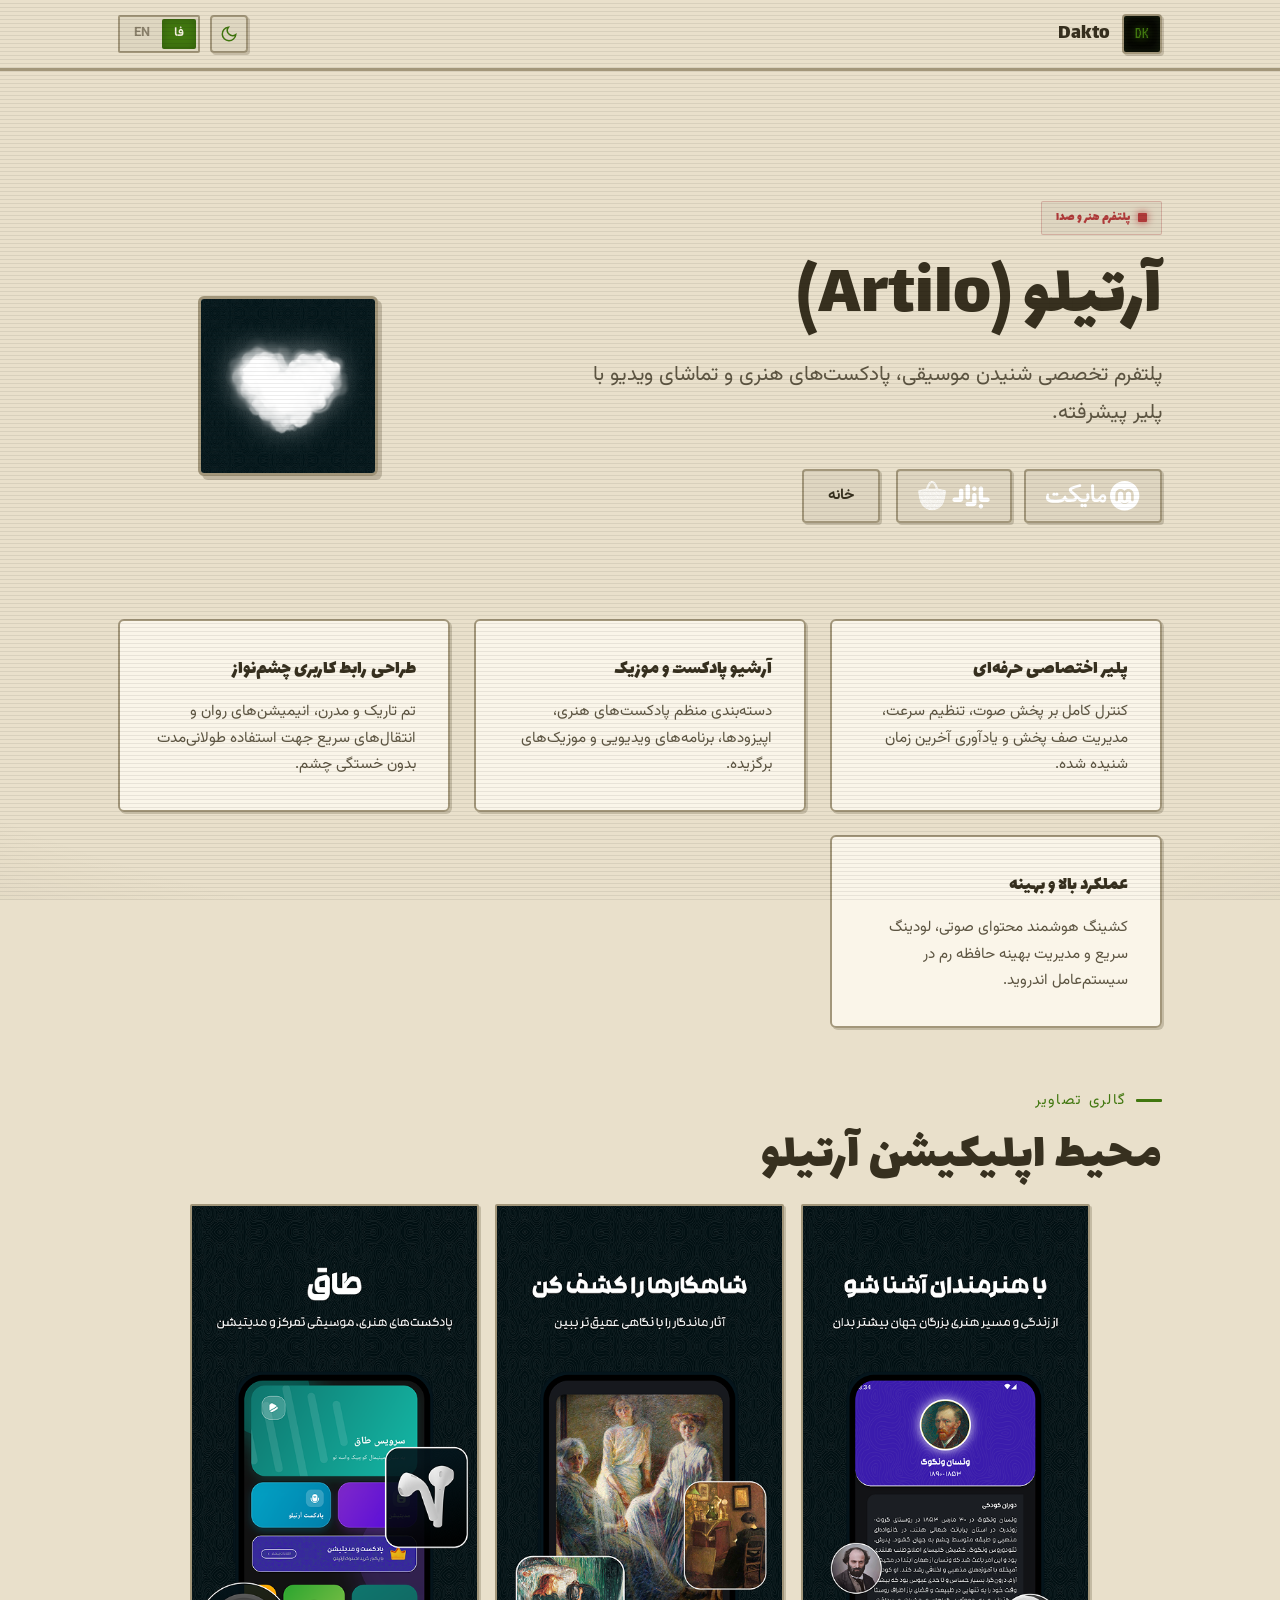
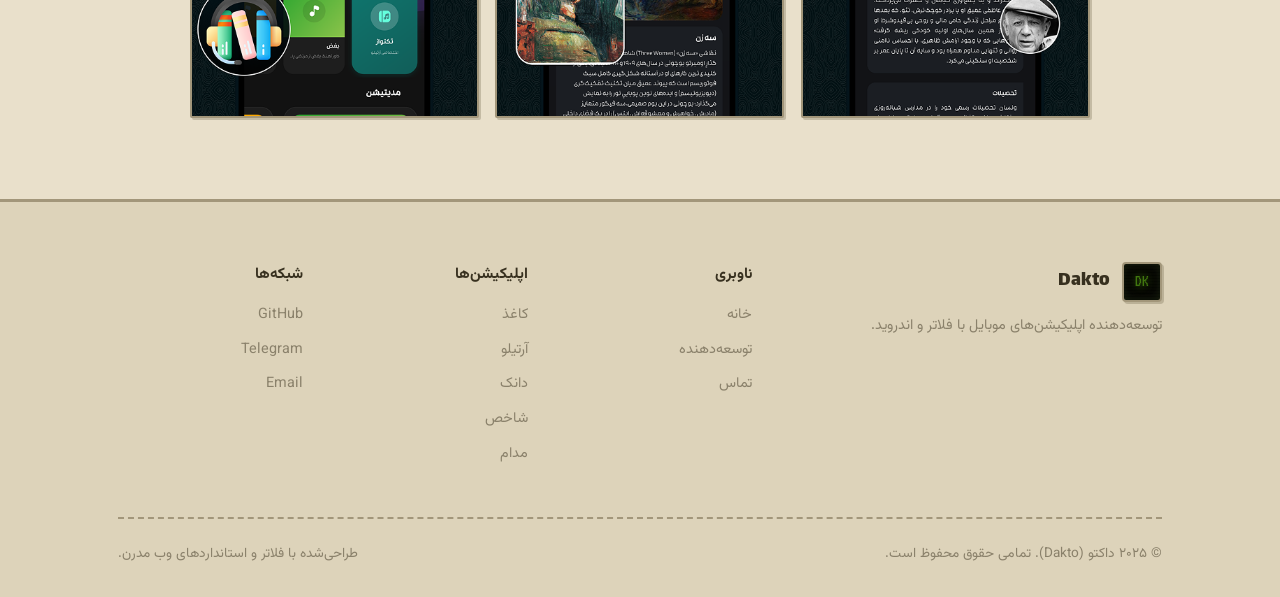
==== commit 5c35c34d: "add modam app" ====
--- a/artilo.html
+++ b/artilo.html
@@ -242,6 +242,7 @@
           <a href="artilo.html" data-i18n="nav.artilo">آرتیلو</a>
           <a href="danak.html" data-i18n="nav.danak">دانک</a>
           <a href="shakhes.html" data-i18n="nav.shakhes">شاخص</a>
+          <a href="modam.html" data-i18n="nav.modam">مدام</a>
         </div>
 
         <div class="footer-col">
--- a/style.css
+++ b/style.css
@@ -856,9 +856,90 @@
 .tag-kaghaz { color: var(--accent-kaghaz); }
 .tag-artilo { color: var(--accent-artilo); }
 
+/* ---------- ORGANIC FLOATING HERO APP TILES ----------
+   auto-fill grid keeps the layout stable as apps are added;
+   each tile is a CIRCLE showing the app logo + name only.
+   Gentle per-tile rotation/float vars keep an organic feel;
+   a new app = one more <a> that wraps in cleanly. */
+.hero-visual {
+  display: grid;
+  grid-template-columns: repeat(auto-fill, minmax(150px, 1fr));
+  gap: 20px;
+  align-items: center;
+}
+
+.hero-visual .preview-card {
+  --fx: 0px;        /* gentle horizontal drift */
+  --fy: -13px;      /* vertical float depth */
+  --rot: 0deg;      /* per-card rotation */
+  --fdur: 13s;      /* float duration (slow) */
+  --fdel: 0s;       /* float delay for variety */
+  display: flex;
+  flex-direction: column;
+  align-items: center;
+  justify-content: center;
+  gap: 10px;
+  min-height: 150px;
+  aspect-ratio: 1;
+  border-radius: 50%;
+  padding: 14px;
+  text-align: center;
+  rotate: var(--rot);
+  will-change: translate;
+}
+
+/* per-tile organic scatter/float differences (kept in CSS) */
+.hero-visual .preview-card:nth-child(1) { --fy:-14px; --rot:-2.2deg; --fdur:11s; --fdel:0s; }
+.hero-visual .preview-card:nth-child(2) { --fy:-18px; --rot:1.8deg;  --fdur:14s; --fdel:0.7s; }
+.hero-visual .preview-card:nth-child(3) { --fy:-12px; --rot:-1.4deg; --fdur:12s; --fdel:1.2s; }
+.hero-visual .preview-card:nth-child(4) { --fy:-16px; --rot:2.4deg;  --fdur:9s;  --fdel:0.4s; }
+.hero-visual .preview-card:nth-child(5) { --fy:-11px; --rot:-1.8deg; --fdur:13s; --fdel:1.5s; }
+
+/* circular app logo inside the tile */
+.hero-visual .preview-icon {
+  width: 58%;
+  height: auto;                    /* override base 60px to keep a true circle */
+  aspect-ratio: 1;
+  border-radius: 50%;
+  overflow: hidden;
+  display: flex;
+  align-items: center;
+  justify-content: center;
+  border: 2px solid var(--border);
+  background: var(--bg-glass);
+  flex-shrink: 0;
+}
+.hero-visual .preview-icon img {
+  width: 100%;
+  height: 100%;
+  object-fit: cover;
+}
+
+.hero-visual .preview-name {
+  font-size: 0.92rem;
+  font-weight: 700;
+  line-height: 1.2;
+  margin: 0;
+  color: var(--text-primary);
+}
+
+/* hide the base top-accent bar — it looks odd on a circular tile */
+.hero-visual .preview-card::before { display: none; }
+
+/* float only after the card has revealed (visible) */
+.hero-visual .preview-card.visible {
+  animation: floatCard var(--fdur, 13s) ease-in-out var(--fdel, 0s) infinite;
+}
+
+@keyframes floatCard {
+  0%, 100% { translate: var(--fx, 0) 0; }
+  50%      { translate: var(--fx, 0) var(--fy, -13px); }
+}
+
 @media (max-width: 960px) {
   .hero-grid { grid-template-columns: 1fr; }
-  .hero-visual { display: grid; grid-template-columns: 1fr 1fr; }
+  /* keep grid flowing, but soften horizontal scatter to avoid overflow */
+  .hero-visual .preview-card { --fx: 0px; }
 }
 
 @media (max-width: 600px) {
@@ -1609,9 +1690,7 @@
 }
 
 @media (min-width: 961px) {
-  .hero-visual .preview-card:nth-child(odd) { rotate: -1.2deg; }
-  .hero-visual .preview-card:nth-child(even) { rotate: 1.2deg; }
-  .hero-visual .preview-card:hover { rotate: 0deg; }
+  /* scattered per-card rotate now handled in the hero card rules above */
 }
 
 .card-actions {
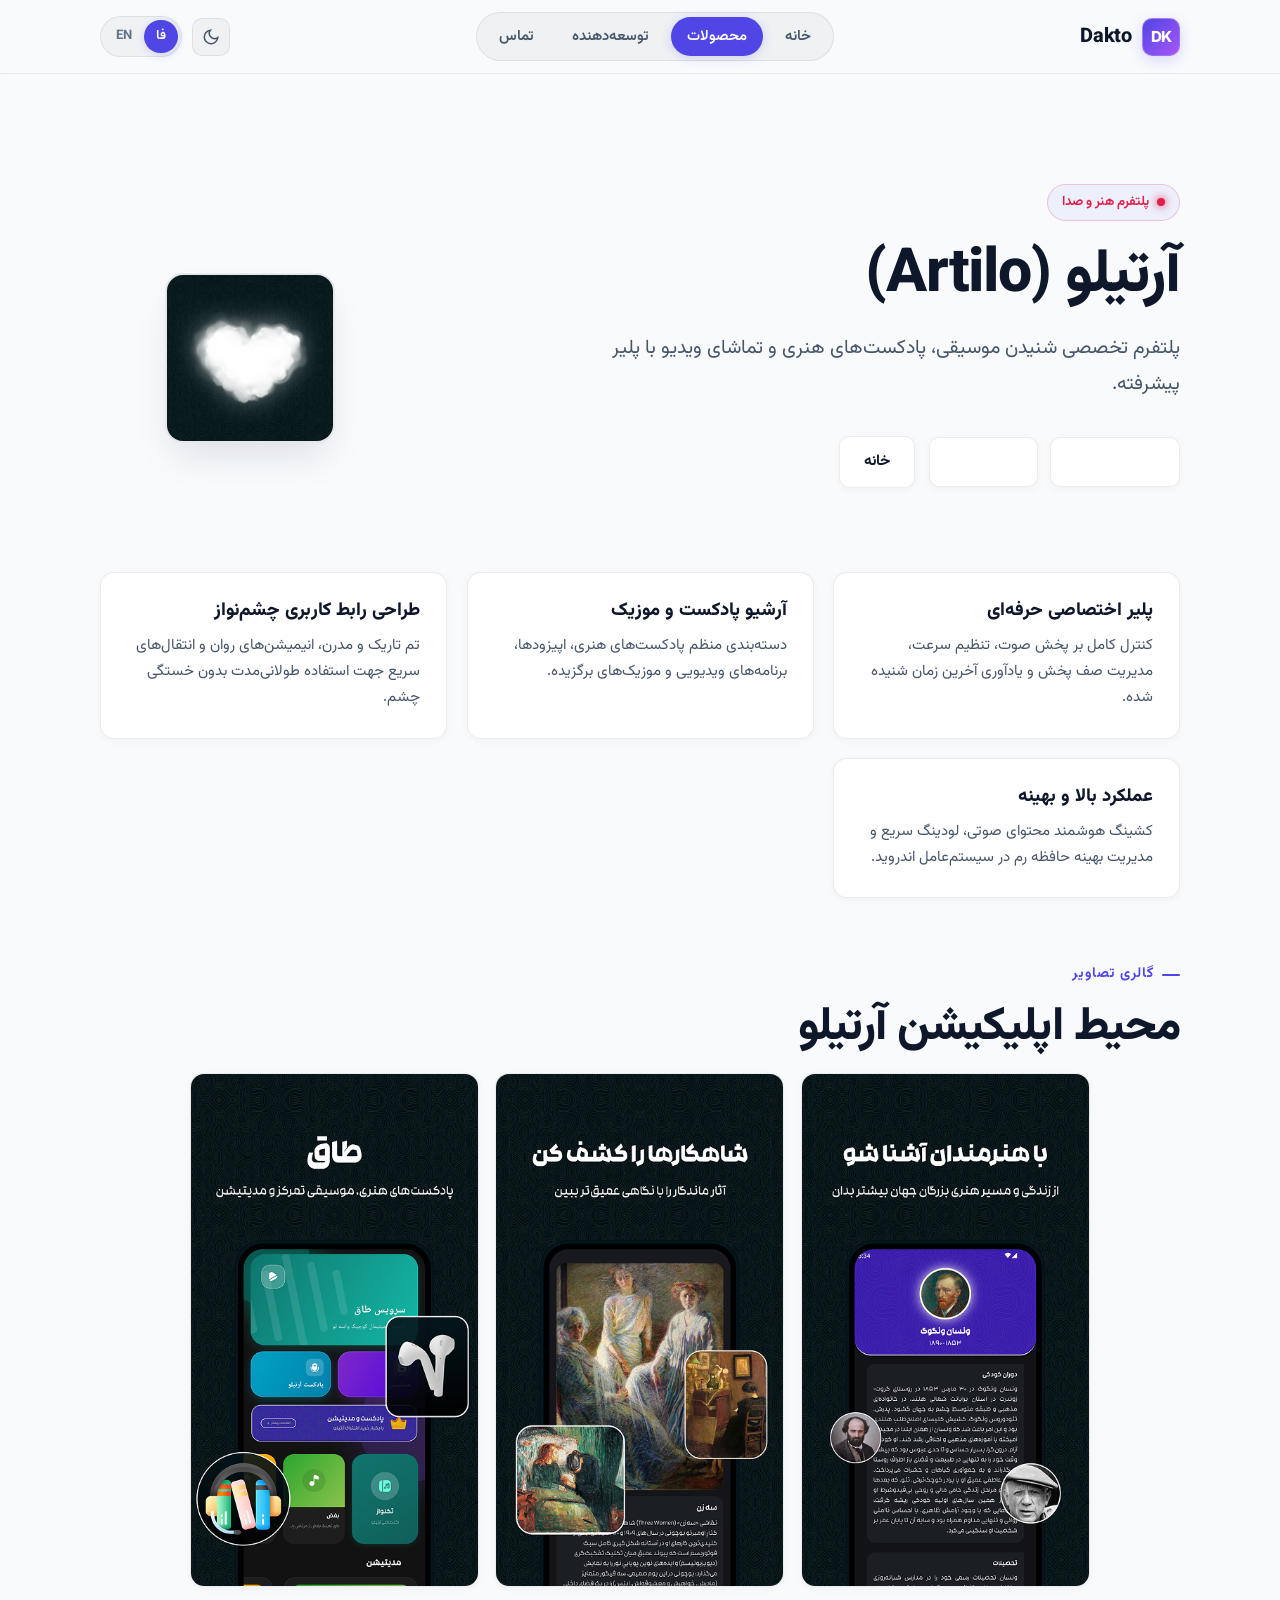
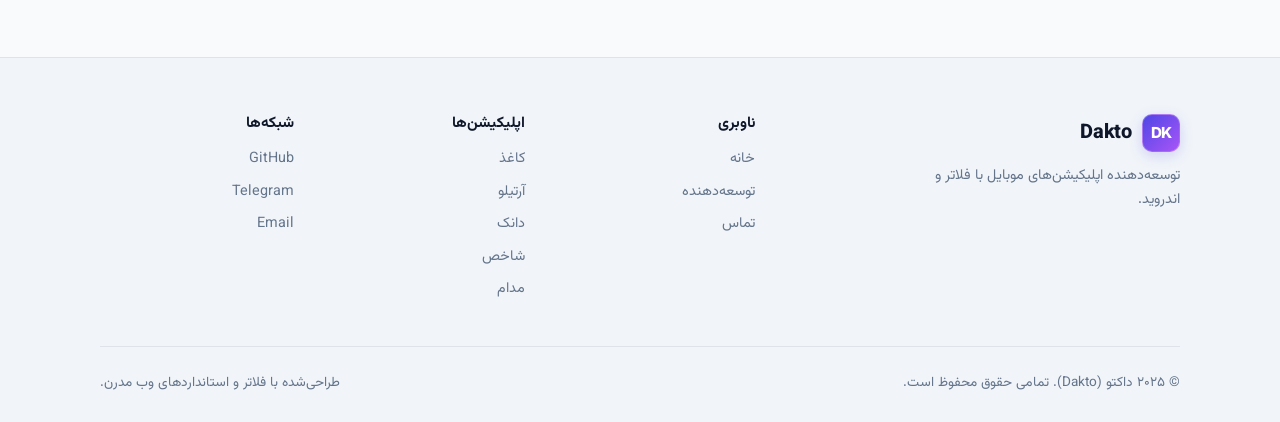
==== commit afe5e3b2: "fix responsive and change UI" ====
--- a/artilo.html
+++ b/artilo.html
@@ -8,13 +8,13 @@
   <meta name="description" content="آرتیلو، پلتفرم تخصصی شنیدن موسیقی فارسی، پادکست‌های هنری و تماشای ویدیو با پلیر اختصاصی و طراحی مدرن.">
   <meta name="keywords" content="آرتیلو, ارتیلو, Artilo, پادکست فارسی, موسیقی ایرانی, هنر, پلیر صوتی, پادکست هنری, موزیک">
   <meta name="author" content="Ali Miri">
-    <meta name="theme-color" media="(prefers-color-scheme: light)" content="#e9e0cb">
-  <meta name="theme-color" media="(prefers-color-scheme: dark)" content="#0d0d0a">
+    <meta name="theme-color" media="(prefers-color-scheme: light)" content="#f8fafc">
+  <meta name="theme-color" media="(prefers-color-scheme: dark)" content="#090b10">
   <meta name="robots" content="index, follow">
   <link rel="canonical" href="https://dakto.ir/artilo.html">
 
   <!-- Open Graph -->
-  <meta property="og:type" content="website">
+  <meta property="og:type" content="article">
   <meta property="og:title" content="آرتیلو — پلتفرم هنر، موسیقی و پادکست فارسی | داکتو">
   <meta property="og:description" content="آرتیلو، پلتفرم تخصصی شنیدن موسیقی فارسی، پادکست‌های هنری و تماشای ویدیو با پلیر اختصاصی.">
   <meta property="og:url" content="https://dakto.ir/artilo.html">
@@ -89,7 +89,7 @@
 
   <link rel="preconnect" href="https://fonts.googleapis.com">
   <link rel="preconnect" href="https://fonts.gstatic.com" crossorigin>
-  <link href="https://fonts.googleapis.com/css2?family=Vazirmatn:wght@400;500;700;800&family=VT323&family=Lalezar&family=Inter:wght@400;500;600&display=swap" rel="stylesheet">
+  <link href="https://fonts.googleapis.com/css2?family=Vazirmatn:wght@400;500;600;700;800&family=Inter:wght@400;500;600;700&display=swap" rel="stylesheet">
 
   <link rel="stylesheet" href="style.css">
   <link rel="manifest" href="manifest.json">
@@ -104,7 +104,12 @@
         <span class="nav-name">Dakto</span>
       </a>
 
-      
+      <nav class="nav-desktop" aria-label="Desktop Navigation">
+        <a href="index.html" class="nav-link" data-i18n="nav.home">خانه</a>
+        <a href="index.html#apps" class="nav-link active" data-i18n="nav.apps">محصولات</a>
+        <a href="dev.html" class="nav-link" data-i18n="nav.about">توسعه‌دهنده</a>
+        <a href="index.html#contact" class="nav-link" data-i18n="nav.contact">تماس</a>
+      </nav>
 
       <div class="nav-actions">
         <button type="button" class="theme-toggle" aria-label="Toggle theme" title="Toggle theme">
@@ -116,22 +121,29 @@
           <button type="button" class="lang-btn" data-lang="en" aria-pressed="false">EN</button>
         </div>
         <button class="mobile-toggle" aria-expanded="false" aria-controls="nav-menu" aria-label="Toggle Navigation">
-          <svg width="20" height="20" viewBox="0 0 24 24" fill="none" stroke="currentColor" stroke-width="2"><line x1="3" y1="12" x2="21" y2="12"></line><line x1="3" y1="6" x2="21" y2="6"></line><line x1="3" y1="18" x2="21" y2="18"></line></svg>
+          <svg class="icon-hamburger" width="20" height="20" viewBox="0 0 24 24" fill="none" stroke="currentColor" stroke-width="2.2" stroke-linecap="round"><line x1="3" y1="12" x2="21" y2="12"></line><line x1="3" y1="6" x2="21" y2="6"></line><line x1="3" y1="18" x2="21" y2="18"></line></svg>
+          <svg class="icon-close" width="20" height="20" viewBox="0 0 24 24" fill="none" stroke="currentColor" stroke-width="2.2" stroke-linecap="round"><line x1="18" y1="6" x2="6" y2="18"></line><line x1="6" y1="6" x2="18" y2="18"></line></svg>
         </button>
       </div>
     </div>
   </header>
 
-  <nav class="nav-menu" id="nav-menu" aria-label="Menu">
+  <!-- Backdrop for mobile drawer -->
+  <div class="nav-backdrop" id="nav-backdrop"></div>
+
+  <nav class="nav-menu" id="nav-menu" aria-label="Mobile Navigation">
     <div class="nav-menu-head">
-      <span class="nav-menu-title">DAKTO<span class="nav-menu-cursor">▊</span></span>
-      <button type="button" class="nav-menu-close" aria-label="Close menu" aria-controls="nav-menu">&times;</button>
+      <div class="nav-logo">
+        <span class="logo-icon">DK</span>
+        <span class="nav-name">Dakto</span>
+      </div>
+      <button type="button" class="nav-menu-close" aria-label="Close menu">&times;</button>
     </div>
     <div class="nav-menu-body">
-          <a href="index.html" class="nav-link" data-i18n="nav.home">خانه</a>
-          <a href="index.html#apps" class="nav-link" data-i18n="nav.apps">محصولات</a>
-          <a href="index.html#about" class="nav-link" data-i18n="nav.about">توسعه‌دهنده</a>
-          <a href="index.html#contact" class="nav-link" data-i18n="nav.contact">تماس</a>
+      <a href="index.html" class="nav-link" data-i18n="nav.home">خانه</a>
+      <a href="index.html#apps" class="nav-link active" data-i18n="nav.apps">محصولات</a>
+      <a href="dev.html" class="nav-link" data-i18n="nav.about">توسعه‌دهنده</a>
+      <a href="index.html#contact" class="nav-link" data-i18n="nav.contact">تماس</a>
     </div>
     <div class="nav-menu-foot">
       <div class="lang-toggle" role="group" aria-label="Language Toggle">
@@ -232,7 +244,7 @@
         <div class="footer-col">
           <h5 data-i18n="footer.col1">ناوبری</h5>
           <a href="index.html" data-i18n="nav.home">خانه</a>
-          <a href="index.html#about" data-i18n="nav.about">توسعه‌دهنده</a>
+          <a href="dev.html" data-i18n="nav.about">توسعه‌دهنده</a>
           <a href="index.html#contact" data-i18n="nav.contact">تماس</a>
         </div>
 
--- a/style.css
+++ b/style.css
@@ -1,98 +1,128 @@
 /* -------------------------------------------------------------
-   Ali Miri — Portfolio & App Showcase
-   Design System: Vintage CRT / Retro Computer (Dark + Light)
-   Phosphor-green monitor by default; beige "paper terminal" light mode.
+   Ali Miri (Dakto Studio) — Portfolio & App Showcase
+   Design System: Modern Glassmorphic Tech (Dark & Light)
    Built with CSS Logical Properties for Seamless RTL/LTR Support
 ------------------------------------------------------------- */
 
 :root {
-  /* ---- Retro CRT — Dark (default) ---- */
-  --bg-dark: #0d0d0a;
-  --bg-surface: #15150f;
-  --bg-card: rgba(24, 24, 17, 0.88);
-  --bg-card-hover: rgba(33, 33, 24, 0.96);
-  --bg-glass: rgba(255, 255, 255, 0.045);
-
-  --text-primary: #ece5d2;
-  --text-secondary: #a49c88;
-  --text-muted: #6f6956;
-  --text-on-accent: #0e0f08;
-
-  --border: #3c392c;
-  --border-hover: rgba(152, 224, 92, 0.55);
-
-  --accent-indigo: #98e05c;          /* phosphor green */
-  --accent-indigo-glow: rgba(152, 224, 92, 0.32);
-  --accent-kaghaz: #ffb454;          /* amber CRT */
-  --accent-kaghaz-glow: rgba(255, 180, 84, 0.3);
-  --accent-artilo: #ff6b6b;          /* red CRT */
-  --accent-artilo-glow: rgba(255, 107, 107, 0.3);
-
-  --topbar-bg: rgba(13, 13, 10, 0.82);
-  --drawer-bg: rgba(13, 13, 10, 0.98);
-  --footer-bg: #0a0a07;
-  --bezel: #262415;
-  --grid-line: rgba(255, 255, 255, 0.032);
-
-  --shadow-hard: 4px 4px 0 0 rgba(0, 0, 0, 0.45);
-  --shadow-hard-sm: 2px 2px 0 0 rgba(0, 0, 0, 0.4);
-  --shadow-nav: 0 12px 28px rgba(0, 0, 0, 0.45);
-  --glow-accent: 0 0 16px var(--accent-indigo-glow);
-
-  --font-fa: "Vazirmatn", "Tahoma", sans-serif;
-  --font-fa-display: "Lalezar", "Vazirmatn", sans-serif;
-  --font-en-display: "VT323", "Courier New", monospace;
-  --font-en-body: "Inter", -apple-system, sans-serif;
-  --font-mono: "VT323", "Vazirmatn", "Courier New", monospace;
-
-  --max-w: 1140px;
-  --gutter: clamp(20px, 4vw, 48px);
-  --section-gap: clamp(70px, 12vw, 130px);
-  --radius-sm: 2px;
-  --radius-md: 4px;
-  --radius-lg: 6px;
-  --radius-xl: 10px;
-  --ease-smooth: cubic-bezier(0.22, 1, 0.36, 1);
-}
-
-/* ---- Retro Beige — Light ---- */
+  /* ---- Modern Tech — Dark Mode (Default) ---- */
+  --bg-dark: #090b10;
+  --bg-surface: #0f131d;
+  --bg-card: rgba(18, 24, 38, 0.72);
+  --bg-card-hover: rgba(26, 34, 54, 0.85);
+  --bg-glass: rgba(255, 255, 255, 0.04);
+  --bg-glass-active: rgba(255, 255, 255, 0.09);
+
+  --text-primary: #f8fafc;
+  --text-secondary: #94a3b8;
+  --text-muted: #64748b;
+  --text-on-accent: #ffffff;
+
+  --border: rgba(255, 255, 255, 0.09);
+  --border-hover: rgba(99, 102, 241, 0.55);
+
+  /* Brand Accents */
+  --accent-primary: #6366f1;           /* Electric Indigo */
+  --accent-primary-hover: #4f46e5;
+  --accent-primary-glow: rgba(99, 102, 241, 0.28);
+  --accent-indigo: var(--accent-primary);
+  --accent-indigo-glow: var(--accent-primary-glow);
+
+  /* App Accents */
+  --accent-kaghaz: #f59e0b;           /* Amber / Gold */
+  --accent-kaghaz-glow: rgba(245, 158, 11, 0.25);
+  --accent-artilo: #f43f5e;           /* Rose Coral */
+  --accent-artilo-glow: rgba(244, 63, 94, 0.25);
+  --accent-danak: #06b6d4;            /* Cyan */
+  --accent-danak-glow: rgba(6, 182, 212, 0.25);
+  --accent-shakhes: #10b981;          /* Emerald */
+  --accent-shakhes-glow: rgba(16, 185, 129, 0.25);
+  --accent-modam: #8b5cf6;            /* Violet */
+  --accent-modam-glow: rgba(139, 92, 246, 0.25);
+
+  --topbar-bg: rgba(9, 11, 16, 0.78);
+  --drawer-bg: rgba(15, 19, 29, 0.95);
+  --footer-bg: #06080c;
+  --grid-line: rgba(255, 255, 255, 0.025);
+
+  --shadow-sm: 0 2px 8px rgba(0, 0, 0, 0.25);
+  --shadow-md: 0 8px 24px -4px rgba(0, 0, 0, 0.35);
+  --shadow-lg: 0 16px 40px -8px rgba(0, 0, 0, 0.45);
+  --shadow-hard: var(--shadow-md);
+  --shadow-hard-sm: var(--shadow-sm);
+  --shadow-nav: 0 10px 30px rgba(0, 0, 0, 0.5);
+  --glow-accent: 0 0 24px var(--accent-primary-glow);
+
+  --font-fa: "Vazirmatn", -apple-system, BlinkMacSystemFont, "Segoe UI", Roboto, sans-serif;
+  --font-fa-display: "Vazirmatn", sans-serif;
+  --font-en-display: "Inter", -apple-system, BlinkMacSystemFont, "Segoe UI", sans-serif;
+  --font-en-body: "Inter", -apple-system, BlinkMacSystemFont, "Segoe UI", sans-serif;
+  --font-mono: "Inter", "Vazirmatn", ui-monospace, SFMono-Regular, monospace;
+
+  --max-w: 1160px;
+  --gutter: clamp(16px, 4vw, 40px);
+  --section-gap: clamp(64px, 10vw, 110px);
+  --radius-xs: 6px;
+  --radius-sm: 10px;
+  --radius-md: 14px;
+  --radius-lg: 18px;
+  --radius-xl: 24px;
+  --radius-full: 9999px;
+  --ease-smooth: cubic-bezier(0.16, 1, 0.3, 1);
+  --ease-bounce: cubic-bezier(0.34, 1.56, 0.64, 1);
+}
+
+/* ---- Modern Tech — Light Mode ---- */
 :root[data-theme="light"] {
-  --bg-dark: #e9e0cb;
-  --bg-surface: #f3ecda;
-  --bg-card: rgba(251, 247, 236, 0.92);
-  --bg-card-hover: rgba(255, 252, 243, 0.98);
-  --bg-glass: rgba(61, 55, 40, 0.055);
-
-  --text-primary: #37301f;
-  --text-secondary: #5d5542;
-  --text-muted: #8a816b;
-  --text-on-accent: #f6f1e0;
-
-  --border: #a2967a;
-  --border-hover: rgba(76, 140, 44, 0.55);
-
-  --accent-indigo: #41770f;          /* ink green */
-  --accent-indigo-glow: rgba(65, 119, 15, 0.25);
-  --accent-kaghaz: #9a5b00;          /* ink amber */
-  --accent-kaghaz-glow: rgba(154, 91, 0, 0.25);
-  --accent-artilo: #b03a3a;          /* ink red */
-  --accent-artilo-glow: rgba(176, 58, 58, 0.25);
-
-  --topbar-bg: rgba(233, 224, 203, 0.86);
-  --drawer-bg: rgba(233, 224, 203, 0.99);
-  --footer-bg: #ddd3ba;
-  --bezel: #cfc4a6;
-  --grid-line: rgba(60, 50, 30, 0.055);
-
-  --shadow-hard: 4px 4px 0 0 rgba(88, 76, 50, 0.28);
-  --shadow-hard-sm: 2px 2px 0 0 rgba(88, 76, 50, 0.25);
-  --shadow-nav: 0 12px 24px rgba(88, 76, 50, 0.22);
-  --glow-accent: 0 0 12px var(--accent-indigo-glow);
+  --bg-dark: #f8fafc;
+  --bg-surface: #ffffff;
+  --bg-card: rgba(255, 255, 255, 0.88);
+  --bg-card-hover: #ffffff;
+  --bg-glass: rgba(0, 0, 0, 0.035);
+  --bg-glass-active: rgba(0, 0, 0, 0.07);
+
+  --text-primary: #0f172a;
+  --text-secondary: #475569;
+  --text-muted: #64748b;
+  --text-on-accent: #ffffff;
+
+  --border: rgba(15, 23, 42, 0.08);
+  --border-hover: rgba(99, 102, 241, 0.45);
+
+  --accent-primary: #4f46e5;
+  --accent-primary-hover: #4338ca;
+  --accent-primary-glow: rgba(79, 70, 229, 0.2);
+  --accent-indigo: var(--accent-primary);
+  --accent-indigo-glow: var(--accent-primary-glow);
+
+  --accent-kaghaz: #d97706;
+  --accent-kaghaz-glow: rgba(217, 119, 6, 0.2);
+  --accent-artilo: #e11d48;
+  --accent-artilo-glow: rgba(225, 29, 72, 0.2);
+  --accent-danak: #0891b2;
+  --accent-danak-glow: rgba(8, 145, 178, 0.2);
+  --accent-shakhes: #059669;
+  --accent-shakhes-glow: rgba(5, 150, 105, 0.2);
+  --accent-modam: #7c3aed;
+  --accent-modam-glow: rgba(124, 58, 237, 0.2);
+
+  --topbar-bg: rgba(248, 250, 252, 0.82);
+  --drawer-bg: rgba(255, 255, 255, 0.98);
+  --footer-bg: #f1f5f9;
+  --grid-line: rgba(0, 0, 0, 0.03);
+
+  --shadow-sm: 0 2px 8px rgba(15, 23, 42, 0.04);
+  --shadow-md: 0 10px 25px -4px rgba(15, 23, 42, 0.08);
+  --shadow-lg: 0 20px 40px -10px rgba(15, 23, 42, 0.12);
+  --shadow-hard: var(--shadow-md);
+  --shadow-hard-sm: var(--shadow-sm);
+  --shadow-nav: 0 8px 24px rgba(15, 23, 42, 0.06);
+  --glow-accent: 0 0 20px var(--accent-primary-glow);
 }
 
 /* ---------- RESET & BASE ---------- */
 
-* {
+*, *::before, *::after {
   box-sizing: border-box;
   margin: 0;
   padding: 0;
@@ -102,62 +132,62 @@
   background-color: var(--bg-dark);
   color: var(--text-primary);
   scroll-behavior: smooth;
-}
-
-html[dir="rtl"] body { font-family: var(--font-fa); }
-html[dir="ltr"] body { font-family: var(--font-en-body); }
+  -webkit-text-size-adjust: 100%;
+}
+
+html[dir="rtl"] body {
+  font-family: var(--font-fa);
+}
+
+html[dir="ltr"] body {
+  font-family: var(--font-en-body);
+}
 
 body {
-  background: var(--bg-dark);
+  background-color: var(--bg-dark);
   color: var(--text-primary);
-  line-height: 1.65;
+  line-height: 1.7;
   min-height: 100vh;
   overflow-x: hidden;
   -webkit-font-smoothing: antialiased;
-}
-
-/* CRT vignette */
+  -moz-osx-font-smoothing: grayscale;
+  position: relative;
+}
+
+/* Ambient glow in background */
 body::before {
   content: "";
   position: fixed;
-  inset: 0;
+  inset-block-start: -150px;
+  inset-inline-start: 50%;
+  transform: translateX(-50%);
+  width: min(1000px, 95vw);
+  height: 600px;
+  background: radial-gradient(circle, var(--accent-primary-glow) 0%, transparent 65%);
+  pointer-events: none;
   z-index: 0;
-  pointer-events: none;
-  background: radial-gradient(ellipse 130% 100% at 50% 42%, transparent 58%, rgba(0, 0, 0, 0.34) 100%);
+  opacity: 0.65;
 }
 
 :root[data-theme="light"] body::before {
-  background: radial-gradient(ellipse 130% 100% at 50% 42%, transparent 62%, rgba(120, 100, 60, 0.16) 100%);
-}
-
-/* CRT scanlines */
-body::after {
-  content: "";
-  position: fixed;
-  inset: 0;
-  z-index: 9990;
-  pointer-events: none;
-  background: repeating-linear-gradient(
-    0deg,
-    rgba(0, 0, 0, 0.07) 0px,
-    rgba(0, 0, 0, 0.07) 1px,
-    transparent 1px,
-    transparent 4px
-  );
-}
-
-html[dir="rtl"] h1, html[dir="rtl"] h2, html[dir="rtl"] h3, html[dir="rtl"] h4,
-html[dir="rtl"] .nav-name, html[dir="rtl"] .badge {
+  opacity: 0.45;
+}
+
+h1, h2, h3, h4, h5, h6 {
+  color: var(--text-primary);
+  line-height: 1.28;
+  font-weight: 700;
+}
+
+html[dir="rtl"] h1, html[dir="rtl"] h2, html[dir="rtl"] h3, html[dir="rtl"] h4 {
   font-family: var(--font-fa-display);
-  font-weight: 400;
-  letter-spacing: 0;
-}
-
-html[dir="ltr"] h1, html[dir="ltr"] h2, html[dir="ltr"] h3, html[dir="ltr"] h4,
-html[dir="ltr"] .nav-name, html[dir="ltr"] .badge {
+  font-weight: 800;
+}
+
+html[dir="ltr"] h1, html[dir="ltr"] h2, html[dir="ltr"] h3, html[dir="ltr"] h4 {
   font-family: var(--font-en-display);
-  font-weight: 400;
-  letter-spacing: 0.01em;
+  font-weight: 700;
+  letter-spacing: -0.02em;
 }
 
 img {
@@ -169,11 +199,15 @@
 a {
   color: inherit;
   text-decoration: none;
+  -webkit-tap-highlight-color: transparent;
 }
 
 button {
   font: inherit;
   cursor: pointer;
+  border: none;
+  background: none;
+  -webkit-tap-highlight-color: transparent;
 }
 
 .wrap {
@@ -185,12 +219,12 @@
 }
 
 ::selection {
-  background: var(--accent-indigo);
+  background: var(--accent-primary);
   color: var(--text-on-accent);
 }
 
 :focus-visible {
-  outline: 2px dashed var(--accent-indigo);
+  outline: 2px solid var(--accent-primary);
   outline-offset: 3px;
 }
 
@@ -201,144 +235,156 @@
   top: 0;
   z-index: 1000;
   background: var(--topbar-bg);
-  backdrop-filter: blur(12px);
-  -webkit-backdrop-filter: blur(12px);
-  border-block-end: 3px solid var(--border);
-  transition: background 0.35s ease, box-shadow 0.4s var(--ease-smooth), border-color 0.3s ease;
+  backdrop-filter: blur(16px);
+  -webkit-backdrop-filter: blur(16px);
+  border-block-end: 1px solid var(--border);
+  transition: background 0.3s ease, border-color 0.3s ease, box-shadow 0.3s ease;
 }
 
 .topbar.scrolled {
-  background: var(--drawer-bg);
   box-shadow: var(--shadow-nav);
+  border-block-end-color: rgba(255, 255, 255, 0.12);
+}
+
+:root[data-theme="light"] .topbar.scrolled {
+  border-block-end-color: rgba(15, 23, 42, 0.1);
 }
 
 .topbar .wrap {
   display: flex;
   align-items: center;
   justify-content: space-between;
-  padding-block: 14px;
+  padding-block: 12px;
+  gap: 16px;
 }
 
 .nav-logo {
-  display: flex;
-  align-items: center;
-  gap: 12px;
-}
-
-/* Mini CRT screen logo */
+  display: inline-flex;
+  align-items: center;
+  gap: 10px;
+  user-select: none;
+  transition: transform 0.25s var(--ease-smooth);
+}
+
+.nav-logo:hover {
+  transform: translateY(-1px);
+}
+
 .logo-icon {
-  width: 40px;
-  height: 40px;
-  border-radius: var(--radius-md);
-  background-color: #070704;
-  background-image: repeating-linear-gradient(0deg, rgba(0, 0, 0, 0.42) 0 1px, transparent 1px 3px);
-  border: 2px solid var(--border);
+  width: 38px;
+  height: 38px;
+  border-radius: var(--radius-sm);
+  background: linear-gradient(135deg, var(--accent-primary) 0%, #a855f7 100%);
+  color: #ffffff;
   display: flex;
   align-items: center;
   justify-content: center;
-  font-family: var(--font-mono);
-  font-size: 1.05rem;
-  color: var(--accent-indigo);
-  text-shadow: 0 0 8px var(--accent-indigo);
-  box-shadow: var(--shadow-hard-sm), inset 0 0 10px rgba(152, 224, 92, 0.12);
+  font-family: var(--font-en-display);
+  font-weight: 800;
+  font-size: 0.95rem;
+  letter-spacing: -0.04em;
+  box-shadow: 0 4px 14px var(--accent-primary-glow);
+  border: 1px solid rgba(255, 255, 255, 0.25);
+  flex-shrink: 0;
 }
 
 .nav-name {
   font-size: 1.25rem;
+  font-weight: 800;
   color: var(--text-primary);
-}
-
-.nav-menu {
-  /* Hidden on desktop; becomes the full-screen CRT overlay on mobile */
-  display: none;
-  align-items: center;
-  gap: 4px;
-}
-
-.nav-menu-body {
-  display: flex;
-  align-items: center;
-  gap: 4px;
-}
-
-.nav-menu-head,
-.nav-menu-foot,
-.nav-menu-close {
-  display: none;
-}
-
-.nav-link {
-  padding: 8px 14px;
-  border-radius: var(--radius-sm);
-  font-size: 0.9rem;
+  letter-spacing: -0.01em;
+}
+
+/* Desktop Navigation (visible on screen > 820px) */
+.nav-desktop {
+  display: flex;
+  align-items: center;
+  gap: 6px;
+  background: var(--bg-glass);
+  padding: 4px 6px;
+  border-radius: var(--radius-full);
+  border: 1px solid var(--border);
+}
+
+.nav-desktop .nav-link {
+  padding: 7px 16px;
+  border-radius: var(--radius-full);
+  font-size: 0.92rem;
+  font-weight: 600;
   color: var(--text-secondary);
-  font-weight: 600;
-  border: 1.5px solid transparent;
-  transition: all 0.25s ease;
-}
-
-.nav-link:hover, .nav-link.active {
-  color: var(--accent-indigo);
+  transition: all 0.25s var(--ease-smooth);
+}
+
+.nav-desktop .nav-link:hover {
+  color: var(--text-primary);
+  background: var(--bg-glass-active);
+}
+
+.nav-desktop .nav-link.active {
+  color: #ffffff;
+  background: var(--accent-primary);
+  box-shadow: 0 2px 12px var(--accent-primary-glow);
+}
+
+/* Nav Actions (Theme, Lang, Mobile toggle) */
+.nav-actions {
+  display: flex;
+  align-items: center;
+  gap: 10px;
+}
+
+.lang-toggle {
+  display: inline-flex;
   background: var(--bg-glass);
-  border-color: var(--border);
-  box-shadow: inset 0 -2px 0 var(--accent-indigo);
-}
-
-.nav-actions {
-  display: flex;
-  align-items: center;
-  gap: 10px;
-}
-
-.lang-toggle {
-  display: flex;
-  background: var(--bg-glass);
-  border: 2px solid var(--border);
-  border-radius: var(--radius-sm);
-  padding: 2px;
+  border: 1px solid var(--border);
+  border-radius: var(--radius-full);
+  padding: 3px;
 }
 
 .lang-btn {
   border: none;
   background: transparent;
   color: var(--text-muted);
-  font-size: 0.8rem;
+  font-size: 0.82rem;
   font-weight: 700;
-  padding: 4px 12px;
-  border-radius: var(--radius-sm);
-  transition: all 0.25s ease;
+  padding: 5px 12px;
+  border-radius: var(--radius-full);
+  transition: all 0.22s var(--ease-smooth);
 }
 
 .lang-btn[aria-pressed="true"] {
-  background: var(--accent-indigo);
-  color: var(--text-on-accent);
-  box-shadow: inset 0 0 10px rgba(0, 0, 0, 0.22);
-}
-
-/* Retro power switch — theme toggle */
+  background: var(--accent-primary);
+  color: #ffffff;
+  box-shadow: 0 2px 8px var(--accent-primary-glow);
+}
+
+.lang-btn:hover:not([aria-pressed="true"]) {
+  color: var(--text-primary);
+}
+
+/* Theme Toggle */
 .theme-toggle {
-  display: flex;
+  display: inline-flex;
   align-items: center;
   justify-content: center;
   width: 38px;
   height: 38px;
-  border-radius: var(--radius-md);
-  border: 2px solid var(--border);
+  border-radius: var(--radius-sm);
+  border: 1px solid var(--border);
   background: var(--bg-glass);
-  color: var(--accent-indigo);
-  box-shadow: var(--shadow-hard-sm);
-  transition: transform 0.25s var(--ease-smooth), border-color 0.25s ease, color 0.25s ease, box-shadow 0.25s ease;
+  color: var(--text-secondary);
+  transition: all 0.25s var(--ease-smooth);
 }
 
 .theme-toggle:hover {
-  border-color: var(--accent-indigo);
-  transform: translate(-1px, -1px);
-  box-shadow: 3px 3px 0 0 rgba(0, 0, 0, 0.35);
+  border-color: var(--accent-primary);
+  color: var(--accent-primary);
+  background: var(--bg-glass-active);
+  transform: translateY(-1px);
 }
 
 .theme-toggle:active {
-  transform: translate(1px, 1px);
-  box-shadow: none;
+  transform: scale(0.94);
 }
 
 .theme-toggle .icon-sun { display: block; }
@@ -346,171 +392,187 @@
 :root[data-theme="light"] .theme-toggle .icon-sun { display: none; }
 :root[data-theme="light"] .theme-toggle .icon-moon { display: block; }
 
+/* Mobile Hamburger Toggle */
 .mobile-toggle {
   display: none;
-  background: transparent;
-  border: 2px solid var(--border);
-  color: var(--text-primary);
+  align-items: center;
+  justify-content: center;
   width: 40px;
   height: 40px;
-  border-radius: var(--radius-md);
-  align-items: center;
-  justify-content: center;
-  box-shadow: var(--shadow-hard-sm);
-  transition: border-color 0.25s ease, transform 0.2s var(--ease-smooth);
+  border-radius: var(--radius-sm);
+  border: 1px solid var(--border);
+  background: var(--bg-glass);
+  color: var(--text-primary);
+  transition: all 0.2s var(--ease-smooth);
+}
+
+.mobile-toggle:hover {
+  background: var(--bg-glass-active);
+  border-color: var(--accent-primary);
 }
 
 .mobile-toggle:active {
   transform: scale(0.92);
 }
 
-/* CRT power-on flicker for the full-screen mobile menu */
-@keyframes crtPowerOn {
-  0% { opacity: 0; transform: scale(1.05); filter: brightness(4) saturate(0.2); }
-  30% { opacity: 1; transform: scale(0.99); filter: brightness(1.7) saturate(0.9); }
-  48% { filter: brightness(3); }
-  100% { opacity: 1; transform: scale(1); filter: brightness(1) saturate(1); }
-}
-
-@keyframes cursorBlink {
-  0%, 49% { opacity: 1; }
-  50%, 100% { opacity: 0; }
+.mobile-toggle .icon-close { display: none; }
+.mobile-toggle[aria-expanded="true"] .icon-hamburger { display: none; }
+.mobile-toggle[aria-expanded="true"] .icon-close { display: block; }
+
+/* Mobile Navigation Drawer & Backdrop */
+.nav-backdrop {
+  position: fixed;
+  inset: 0;
+  z-index: 1990;
+  background: rgba(0, 0, 0, 0.65);
+  backdrop-filter: blur(4px);
+  -webkit-backdrop-filter: blur(4px);
+  opacity: 0;
+  visibility: hidden;
+  transition: opacity 0.3s ease, visibility 0.3s ease;
+}
+
+.nav-backdrop.active {
+  opacity: 1;
+  visibility: visible;
+}
+
+.nav-menu {
+  display: none;
 }
 
 @media (max-width: 820px) {
+  .nav-desktop {
+    display: none;
+  }
+
+  .mobile-toggle {
+    display: inline-flex;
+  }
+
   .nav-menu {
     position: fixed;
-    inset: 0;
-    z-index: 2500; /* above lightbox (2000), below global scanlines (9990) */
+    inset-block: 0;
+    inset-inline-end: 0;
+    width: min(340px, 86vw);
+    z-index: 2000;
+    background: var(--drawer-bg);
+    border-inline-start: 1px solid var(--border);
+    backdrop-filter: blur(20px);
+    -webkit-backdrop-filter: blur(20px);
+    box-shadow: -10px 0 40px rgba(0, 0, 0, 0.6);
+    display: flex;
     flex-direction: column;
-    align-items: stretch;
-    padding: clamp(20px, 5vw, 36px);
-    background: var(--bg-dark);
-    border: clamp(14px, 4vw, 26px) solid var(--bezel);
-    display: flex;
-    opacity: 0;
+    padding: 24px;
+    transform: translateX(100%);
+    transition: transform 0.32s var(--ease-smooth);
     visibility: hidden;
-    transform: scale(1.04);
-    pointer-events: none;
-    overflow: hidden;
-    transition: opacity 0.3s ease, visibility 0.3s, transform 0.35s var(--ease-smooth);
+    overflow-y: auto;
+  }
+
+  html[dir="ltr"] .nav-menu {
+    transform: translateX(100%);
+  }
+
+  html[dir="rtl"] .nav-menu {
+    transform: translateX(-100%);
+    box-shadow: 10px 0 40px rgba(0, 0, 0, 0.6);
+    border-inline-start: none;
+    border-inline-end: 1px solid var(--border);
   }
 
   .nav-menu.open {
-    opacity: 1;
+    transform: translateX(0);
     visibility: visible;
-    transform: scale(1);
-    pointer-events: auto;
-    animation: crtPowerOn 0.5s var(--ease-smooth);
   }
 
   .nav-menu-head {
     display: flex;
     align-items: center;
     justify-content: space-between;
-    gap: 16px;
-    padding-block-end: 14px;
-    border-block-end: 2px dashed var(--border);
-    margin-block-end: 10px;
-  }
-
-  .nav-menu-title {
-    font-family: var(--font-mono);
-    font-size: 1.15rem;
-    letter-spacing: 0.16em;
-    color: var(--accent-indigo);
-    text-shadow: 0 0 10px var(--accent-indigo-glow);
-  }
-
-  .nav-menu-cursor {
-    animation: cursorBlink 1.1s steps(2) infinite;
-    color: var(--accent-indigo);
+    padding-block-end: 20px;
+    border-block-end: 1px solid var(--border);
+    margin-block-end: 16px;
   }
 
   .nav-menu-close {
+    width: 36px;
+    height: 36px;
+    border-radius: var(--radius-sm);
+    border: 1px solid var(--border);
+    background: var(--bg-glass);
+    color: var(--text-secondary);
     display: flex;
     align-items: center;
     justify-content: center;
-    width: 42px;
-    height: 42px;
-    border-radius: var(--radius-md);
-    border: 2px solid var(--border);
+    font-size: 1.4rem;
+    line-height: 1;
+    transition: all 0.2s ease;
+  }
+
+  .nav-menu-close:hover {
+    color: var(--text-primary);
+    border-color: var(--accent-primary);
+  }
+
+  .nav-menu-body {
+    display: flex;
+    flex-direction: column;
+    gap: 8px;
+    flex: 1;
+    padding-block: 8px;
+  }
+
+  .nav-menu-body .nav-link {
+    display: flex;
+    align-items: center;
+    gap: 12px;
+    padding: 13px 16px;
+    border-radius: var(--radius-sm);
+    font-size: 1.05rem;
+    font-weight: 600;
+    color: var(--text-secondary);
+    background: transparent;
+    transition: all 0.22s var(--ease-smooth);
+    min-height: 48px;
+  }
+
+  .nav-menu-body .nav-link:hover {
     background: var(--bg-glass);
-    color: var(--accent-indigo);
-    font-family: var(--font-mono);
-    font-size: 1.5rem;
-    box-shadow: var(--shadow-hard-sm);
-    transition: all 0.25s ease;
-  }
-
-  .nav-menu-close:hover {
-    background: var(--accent-indigo);
-    border-color: var(--accent-indigo);
-    color: var(--text-on-accent);
-  }
-
-  .nav-menu-body {
-    counter-reset: navnum;
-    flex-direction: column;
-    align-items: stretch;
-    gap: 10px;
-    flex: 1;
-    overflow-y: auto;
-    padding-block: 14px 8px;
-  }
-
-  .nav-menu-body .nav-link {
-    width: 100%;
-    text-align: start;
-    padding: 15px 16px;
-    font-size: 1.55rem;
-    border-width: 2px;
-  }
-
-  .nav-menu-body .nav-link::before {
-    counter-increment: navnum;
-    content: "0" counter(navnum);
-    font-family: var(--font-mono);
-    font-size: 1rem;
-    letter-spacing: 0.08em;
-    color: var(--text-muted);
-    margin-inline-end: 16px;
-    flex-shrink: 0;
-    transition: color 0.25s ease;
-  }
-
-  .nav-menu-body .nav-link:hover::before,
-  .nav-menu-body .nav-link.active::before {
-    color: var(--text-on-accent);
+    color: var(--text-primary);
+    transform: translateX(4px);
+  }
+
+  html[dir="rtl"] .nav-menu-body .nav-link:hover {
+    transform: translateX(-4px);
   }
 
   .nav-menu-body .nav-link.active {
-    background: var(--accent-indigo);
-    border-color: var(--accent-indigo);
-    color: var(--text-on-accent);
-    box-shadow: 0 0 20px var(--accent-indigo-glow);
-  }
-
-  .nav-menu-body .nav-link:hover {
-    color: var(--accent-indigo);
-    border-color: var(--border);
-    background: var(--bg-glass);
-  }
-
-  .nav-menu-body .nav-link.active:hover {
-    color: var(--text-on-accent);
+    background: var(--accent-primary);
+    color: #ffffff;
+    box-shadow: 0 4px 16px var(--accent-primary-glow);
   }
 
   .nav-menu-foot {
     display: flex;
-    justify-content: center;
-    padding-block-start: 16px;
-    border-block-start: 2px dashed var(--border);
-    margin-block-start: 10px;
-  }
-
-  .mobile-toggle {
+    flex-direction: column;
+    align-items: center;
+    gap: 12px;
+    padding-block-start: 20px;
+    border-block-start: 1px solid var(--border);
+    margin-block-start: auto;
+  }
+
+  .nav-menu-foot .lang-toggle {
+    width: 100%;
     display: flex;
+  }
+
+  .nav-menu-foot .lang-btn {
+    flex: 1;
+    text-align: center;
+    padding-block: 8px;
+    font-size: 0.9rem;
   }
 }
 
@@ -525,57 +587,54 @@
   align-items: center;
   justify-content: center;
   gap: 10px;
-  padding: 11px 24px;
-  border-radius: var(--radius-md);
+  padding: 12px 24px;
+  border-radius: var(--radius-sm);
   font-size: 0.95rem;
   font-weight: 700;
-  border: 2px solid var(--border);
-  background: var(--bg-card);
-  color: var(--text-primary);
-  box-shadow: var(--shadow-hard-sm);
-  transition: transform 0.3s var(--ease-smooth), box-shadow 0.3s var(--ease-smooth), background 0.3s ease, border-color 0.3s ease, filter 0.3s ease;
-  white-space: nowrap;
-}
-
-.btn:hover {
-  transform: translate(-1px, -1px);
-  border-color: var(--border-hover);
-  box-shadow: 3px 3px 0 0 rgba(0, 0, 0, 0.35);
-}
-
-.btn:active, .contact-btn-item:active {
-  transform: translate(2px, 2px);
-  box-shadow: none;
-}
-
-.btn-primary {
-  background: var(--accent-indigo);
-  color: var(--text-on-accent);
-  border-color: var(--accent-indigo);
-  box-shadow: 3px 3px 0 0 rgba(0, 0, 0, 0.5);
-}
-
-.btn-primary:hover {
-  filter: brightness(1.12);
-  border-color: var(--accent-indigo);
-}
-
-.btn-secondary {
+  border: 1px solid var(--border);
   background: var(--bg-glass);
   color: var(--text-primary);
+  box-shadow: var(--shadow-sm);
+  transition: all 0.25s var(--ease-smooth);
+  white-space: nowrap;
+  min-height: 46px;
+}
+
+.btn:hover {
+  transform: translateY(-2px);
+  box-shadow: var(--shadow-md);
+  border-color: var(--border-hover);
+}
+
+.btn:active {
+  transform: translateY(0);
+}
+
+.btn-primary {
+  background: linear-gradient(135deg, var(--accent-primary) 0%, #7c3aed 100%);
+  color: #ffffff;
+  border-color: rgba(255, 255, 255, 0.2);
+  box-shadow: 0 4px 18px var(--accent-primary-glow);
+}
+
+.btn-primary:hover {
+  box-shadow: 0 6px 24px rgba(99, 102, 241, 0.45);
+  border-color: rgba(255, 255, 255, 0.35);
+  filter: brightness(1.08);
+}
+
+.btn-secondary {
+  background: var(--bg-card);
+  border-color: var(--border);
 }
 
 .btn-secondary:hover {
-  background: rgba(255, 255, 255, 0.08);
-  border-color: var(--border-hover);
-}
-
-:root[data-theme="light"] .btn-secondary:hover {
-  background: rgba(61, 55, 40, 0.08);
-}
-
-/* ---------- STORE BADGES (Myket / Cafe Bazaar) ---------- */
-
+  background: var(--bg-card-hover);
+  border-color: var(--accent-primary);
+  color: var(--accent-primary);
+}
+
+/* Store Badges (Myket / Cafe Bazaar) */
 .store-badges {
   display: flex;
   align-items: center;
@@ -588,22 +647,23 @@
   align-items: center;
   justify-content: center;
   padding: 10px 20px;
-  border-radius: var(--radius-md);
-  border: 2px solid var(--border);
-  background: var(--bg-glass);
-  box-shadow: var(--shadow-hard-sm);
-  transition: transform 0.3s var(--ease-smooth), border-color 0.3s ease, background 0.3s ease, box-shadow 0.3s ease;
+  border-radius: var(--radius-sm);
+  border: 1px solid var(--border);
+  background: var(--bg-card);
+  box-shadow: var(--shadow-sm);
+  transition: all 0.25s var(--ease-smooth);
+  min-height: 48px;
 }
 
 .store-badge:hover {
   background: var(--bg-card-hover);
-  border-color: var(--border-hover);
-  transform: translate(-1px, -1px);
-  box-shadow: 3px 3px 0 0 rgba(0, 0, 0, 0.35);
+  border-color: var(--accent-primary);
+  transform: translateY(-2px);
+  box-shadow: var(--shadow-md);
 }
 
 .store-badge img {
-  height: 30px;
+  height: 28px;
   width: auto;
   display: block;
 }
@@ -614,50 +674,56 @@
   display: inline-flex;
   align-items: center;
   gap: 8px;
-  padding: 5px 14px;
-  border-radius: var(--radius-sm);
-  font-size: 0.82rem;
-  font-weight: 400;
-  border: 1.5px solid var(--border);
-  background: var(--bg-glass);
-  color: var(--accent-indigo);
+  padding: 6px 14px;
+  border-radius: var(--radius-full);
+  font-size: 0.84rem;
+  font-weight: 600;
+  border: 1px solid rgba(99, 102, 241, 0.25);
+  background: rgba(99, 102, 241, 0.08);
+  color: var(--accent-primary);
   margin-bottom: 20px;
+  letter-spacing: 0;
+}
+
+:root[data-theme="light"] .badge {
+  background: rgba(79, 70, 229, 0.06);
+  border-color: rgba(79, 70, 229, 0.2);
 }
 
 .badge-dot {
-  width: 9px;
-  height: 9px;
-  border-radius: 1px;
-  background: var(--accent-indigo);
-  box-shadow: 0 0 8px var(--accent-indigo);
+  width: 8px;
+  height: 8px;
+  border-radius: 50%;
+  background: var(--accent-primary);
+  box-shadow: 0 0 10px var(--accent-primary);
+  flex-shrink: 0;
 }
 
 .section-eyebrow {
-  display: flex;
-  align-items: center;
-  gap: 10px;
-  font-family: var(--font-mono);
-  font-size: 0.92rem;
-  font-weight: 400;
+  display: inline-flex;
+  align-items: center;
+  gap: 8px;
+  font-size: 0.88rem;
+  font-weight: 700;
   text-transform: uppercase;
-  letter-spacing: 0.08em;
-  color: var(--accent-indigo);
+  letter-spacing: 0.06em;
+  color: var(--accent-primary);
   margin-bottom: 12px;
 }
 
 .section-eyebrow::before {
   content: "";
-  width: 26px;
-  height: 3px;
-  border-radius: 1px;
-  background: var(--accent-indigo);
+  width: 18px;
+  height: 2px;
+  border-radius: var(--radius-full);
+  background: var(--accent-primary);
   flex-shrink: 0;
 }
 
 .section-title {
-  font-size: clamp(2.2rem, 5vw, 3.2rem);
-  font-weight: 400;
-  letter-spacing: 0;
+  font-size: clamp(2rem, 4.5vw, 2.9rem);
+  font-weight: 800;
+  letter-spacing: -0.02em;
   margin-bottom: 16px;
   line-height: 1.25;
   color: var(--text-primary);
@@ -666,385 +732,276 @@
 .section-desc {
   font-size: 1.1rem;
   color: var(--text-secondary);
-  max-width: 600px;
-  margin-bottom: 48px;
+  max-width: 620px;
+  margin-bottom: 44px;
+  line-height: 1.8;
 }
 
 /* ---------- HERO SECTION ---------- */
 
 .hero {
-  padding-block: clamp(80px, 14vw, 150px) clamp(60px, 10vw, 100px);
+  padding-block: clamp(60px, 12vw, 130px) clamp(50px, 8vw, 90px);
   position: relative;
 }
 
-/* Faint CRT raster grid */
-.hero::before {
+.hero-grid {
+  display: grid;
+  grid-template-columns: 1.15fr 0.85fr;
+  gap: clamp(36px, 5vw, 64px);
+  align-items: center;
+}
+
+.hero-title {
+  font-size: clamp(2.4rem, 5.5vw, 3.8rem);
+  font-weight: 800;
+  line-height: 1.2;
+  letter-spacing: -0.02em;
+  margin-bottom: 22px;
+  color: var(--text-primary);
+}
+
+.gradient-text {
+  color: var(--text-primary);
+}
+
+.highlight-text {
+  background: linear-gradient(135deg, var(--accent-primary) 0%, #a855f7 100%);
+  -webkit-background-clip: text;
+  -webkit-text-fill-color: transparent;
+  background-clip: text;
+  display: inline-block;
+}
+
+.hero-subtitle {
+  font-size: clamp(1.05rem, 1.8vw, 1.22rem);
+  color: var(--text-secondary);
+  line-height: 1.85;
+  margin-bottom: 34px;
+  max-width: 580px;
+}
+
+.hero-actions {
+  display: flex;
+  gap: 14px;
+  flex-wrap: wrap;
+  margin-bottom: 44px;
+}
+
+.hero-stats {
+  display: flex;
+  gap: 32px;
+  padding-top: 28px;
+  border-top: 1px solid var(--border);
+  flex-wrap: wrap;
+}
+
+.stat-item {
+  display: flex;
+  flex-direction: column;
+}
+
+.stat-val {
+  font-size: 1.95rem;
+  font-weight: 800;
+  color: var(--text-primary);
+  line-height: 1.15;
+}
+
+.stat-lbl {
+  font-size: 0.84rem;
+  color: var(--text-muted);
+  margin-top: 4px;
+}
+
+/* Hero Cards / App Showcase Visual */
+.hero-visual {
+  position: relative;
+  display: grid;
+  grid-template-columns: repeat(2, 1fr);
+  gap: 16px;
+}
+
+.hero-visual .preview-card:nth-child(5) {
+  grid-column: span 2;
+}
+
+.preview-card {
+  background: var(--bg-card);
+  border: 1px solid var(--border);
+  border-radius: var(--radius-md);
+  padding: 16px;
+  display: flex;
+  align-items: center;
+  gap: 14px;
+  box-shadow: var(--shadow-sm);
+  backdrop-filter: blur(12px);
+  -webkit-backdrop-filter: blur(12px);
+  position: relative;
+  overflow: hidden;
+  transition: all 0.3s var(--ease-smooth);
+}
+
+.preview-card::before {
   content: "";
   position: absolute;
-  inset: 0;
-  background:
-    radial-gradient(560px 300px at 25% 8%, var(--accent-indigo-glow), transparent 70%),
-    repeating-linear-gradient(0deg, var(--grid-line) 0 1px, transparent 1px 3px),
-    repeating-linear-gradient(90deg, var(--grid-line) 0 1px, transparent 1px 3px);
-  background-size: auto, 56px 56px, 56px 56px;
-  -webkit-mask-image: radial-gradient(ellipse 90% 75% at 50% 20%, #000 25%, transparent 75%);
-  mask-image: radial-gradient(ellipse 90% 75% at 50% 20%, #000 25%, transparent 75%);
-  pointer-events: none;
-}
-
-.hero-visual::before {
-  content: "";
-  position: absolute;
-  inset: 15% -12% -8%;
-  background: radial-gradient(50% 55% at 50% 45%, var(--accent-indigo-glow), transparent 70%);
-  filter: blur(50px);
-  z-index: -1;
-  pointer-events: none;
-}
-
-.hero-grid {
-  display: grid;
-  grid-template-columns: 1.2fr 0.8fr;
-  gap: clamp(40px, 6vw, 80px);
-  align-items: center;
-}
-
-.hero-title {
-  font-size: clamp(2.8rem, 6.5vw, 4.5rem);
-  font-weight: 400;
-  line-height: 1.18;
-  letter-spacing: 0;
-  margin-bottom: 24px;
+  inset-inline-start: 0;
+  inset-block: 0;
+  width: 3px;
+  background: var(--accent-primary);
+  opacity: 0;
+  transition: opacity 0.25s ease;
+}
+
+.preview-card:hover {
+  transform: translateY(-3px);
+  border-color: var(--accent-primary);
+  background: var(--bg-card-hover);
+  box-shadow: var(--shadow-md), 0 0 16px var(--accent-primary-glow);
+}
+
+.preview-card:hover::before {
+  opacity: 1;
+}
+
+.preview-icon {
+  width: 52px;
+  height: 52px;
+  border-radius: var(--radius-sm);
+  overflow: hidden;
+  flex-shrink: 0;
+  border: 1px solid var(--border);
+  box-shadow: var(--shadow-sm);
+  background: var(--bg-surface);
+  transition: transform 0.3s var(--ease-bounce);
+}
+
+.preview-icon img {
+  width: 100%;
+  height: 100%;
+  object-fit: cover;
+}
+
+.preview-card:hover .preview-icon {
+  transform: scale(1.08) rotate(-2deg);
+}
+
+.preview-name {
+  font-size: 0.98rem;
+  font-weight: 700;
   color: var(--text-primary);
-}
-
-/* Solid retro type with phosphor glow (no gradients) */
-.gradient-text {
-  color: var(--text-primary);
-  text-shadow: 0 0 26px rgba(236, 229, 210, 0.22);
-}
-
-.highlight-text {
-  color: var(--accent-indigo);
-  text-shadow: 0 0 22px var(--accent-indigo-glow);
-}
-
-.hero-subtitle {
-  font-size: clamp(1.1rem, 2vw, 1.3rem);
-  color: var(--text-secondary);
-  line-height: 1.85;
-  margin-bottom: 36px;
-  max-width: 580px;
-}
-
-.hero-actions {
-  display: flex;
-  gap: 16px;
-  flex-wrap: wrap;
-  margin-bottom: 48px;
-}
-
-.hero-stats {
-  display: flex;
-  gap: 40px;
-  padding-top: 32px;
-  border-top: 2px dashed var(--border);
-}
-
-.stat-item {
-  display: flex;
-  flex-direction: column;
-}
-
-.stat-val {
-  font-size: 2.1rem;
-  font-weight: 400;
-  font-family: var(--font-mono);
-  color: var(--accent-indigo);
-  text-shadow: 0 0 16px var(--accent-indigo-glow);
-}
-
-.stat-lbl {
-  font-size: 0.85rem;
-  color: var(--text-muted);
-}
-
-/* Hero Cards Stack */
-.hero-visual {
+  margin: 0;
+}
+
+/* ---------- APP SHOWCASE CARDS ---------- */
+
+.app-showcase {
+  padding-block: var(--section-gap);
+  border-top: 1px solid var(--border);
   position: relative;
-  display: flex;
-  flex-direction: column;
-  gap: 20px;
-}
-
-.preview-card {
+}
+
+.app-card-featured {
   background: var(--bg-card);
-  border: 2px solid var(--border);
-  border-radius: var(--radius-lg);
-  padding: 18px;
-  display: flex;
-  align-items: center;
-  gap: 14px;
-  box-shadow: var(--shadow-hard);
+  border: 1px solid var(--border);
+  border-radius: var(--radius-xl);
+  padding: clamp(24px, 5vw, 44px);
+  margin-bottom: 40px;
+  box-shadow: var(--shadow-md);
+  backdrop-filter: blur(16px);
+  -webkit-backdrop-filter: blur(16px);
   position: relative;
   overflow: hidden;
-  transition: transform 0.4s var(--ease-smooth), box-shadow 0.4s var(--ease-smooth), border-color 0.3s ease, background 0.3s ease;
-}
-
-.preview-card::before {
+  transition: all 0.35s var(--ease-smooth);
+}
+
+/* Color Accent Bars for App Cards */
+.app-card-featured::before {
   content: "";
   position: absolute;
   inset-block-start: 0;
   inset-inline: 0;
   height: 3px;
-  background: var(--accent-indigo);
-  opacity: 0;
-  transition: opacity 0.3s ease;
-}
-
-.preview-card:hover::before {
-  opacity: 1;
-}
-
-.preview-card:hover {
-  border-color: var(--accent-indigo);
-  transform: translate(-2px, -2px);
-  background: var(--bg-card-hover);
-  box-shadow: var(--shadow-hard), var(--glow-accent);
-}
-
-.preview-icon {
-  width: 60px;
-  height: 60px;
+  background: var(--accent-primary);
+  opacity: 0.85;
+}
+
+.app-card-featured.card-kaghaz::before { background: var(--accent-kaghaz); }
+.app-card-featured.card-artilo::before { background: var(--accent-artilo); }
+.app-card-featured.card-danak::before { background: var(--accent-danak); }
+.app-card-featured.card-shakhes::before { background: var(--accent-shakhes); }
+.app-card-featured.card-modam::before { background: var(--accent-modam); }
+
+.app-card-featured:hover {
+  border-color: rgba(255, 255, 255, 0.2);
+  box-shadow: var(--shadow-lg);
+  transform: translateY(-2px);
+}
+
+:root[data-theme="light"] .app-card-featured:hover {
+  border-color: rgba(15, 23, 42, 0.15);
+}
+
+.card-header-row {
+  display: flex;
+  align-items: center;
+  justify-content: space-between;
+  gap: 16px;
+  margin-bottom: 20px;
+  flex-wrap: wrap;
+}
+
+.app-brand {
+  display: flex;
+  align-items: center;
+  gap: 18px;
+}
+
+.app-logo-img {
+  width: 68px;
+  height: 68px;
   border-radius: var(--radius-md);
   object-fit: cover;
-  flex-shrink: 0;
-  border: 2px solid var(--border);
-  box-shadow: var(--shadow-hard-sm);
-  transition: transform 0.4s var(--ease-smooth), box-shadow 0.4s var(--ease-smooth);
-}
-
-.preview-card:hover .preview-icon {
-  transform: scale(1.07) rotate(-2deg);
-  box-shadow: 0 0 0 3px var(--accent-indigo-glow);
-}
-
-.preview-info {
-  flex: 1;
-}
-
-.preview-info h4 {
-  font-size: 1.1rem;
+  border: 1px solid var(--border);
+  box-shadow: var(--shadow-sm);
+  background: var(--bg-surface);
+  transition: transform 0.35s var(--ease-bounce);
+}
+
+.app-brand:hover .app-logo-img {
+  transform: scale(1.06) rotate(-2deg);
+}
+
+.app-meta h3 {
+  font-size: 1.45rem;
+  font-weight: 800;
   margin-bottom: 4px;
 }
 
-.preview-info p {
-  font-size: 0.85rem;
+.app-category {
+  font-size: 0.88rem;
+  font-weight: 600;
   color: var(--text-muted);
-}
-
-.preview-tag {
-  font-size: 0.78rem;
-  font-weight: 700;
-  padding: 3px 10px;
-  border-radius: var(--radius-sm);
-  border: 1.5px solid currentColor;
-  margin-inline-start: auto;
-  background: var(--bg-glass);
-}
-
-.tag-kaghaz { color: var(--accent-kaghaz); }
-.tag-artilo { color: var(--accent-artilo); }
-
-/* ---------- ORGANIC FLOATING HERO APP TILES ----------
-   auto-fill grid keeps the layout stable as apps are added;
-   each tile is a CIRCLE showing the app logo + name only.
-   Gentle per-tile rotation/float vars keep an organic feel;
-   a new app = one more <a> that wraps in cleanly. */
-.hero-visual {
-  display: grid;
-  grid-template-columns: repeat(auto-fill, minmax(150px, 1fr));
-  gap: 20px;
-  align-items: center;
-}
-
-.hero-visual .preview-card {
-  --fx: 0px;        /* gentle horizontal drift */
-  --fy: -13px;      /* vertical float depth */
-  --rot: 0deg;      /* per-card rotation */
-  --fdur: 13s;      /* float duration (slow) */
-  --fdel: 0s;       /* float delay for variety */
-  display: flex;
-  flex-direction: column;
-  align-items: center;
-  justify-content: center;
-  gap: 10px;
-  min-height: 150px;
-  aspect-ratio: 1;
-  border-radius: 50%;
-  padding: 14px;
-  text-align: center;
-  rotate: var(--rot);
-  will-change: translate;
-}
-
-/* per-tile organic scatter/float differences (kept in CSS) */
-.hero-visual .preview-card:nth-child(1) { --fy:-14px; --rot:-2.2deg; --fdur:11s; --fdel:0s; }
-.hero-visual .preview-card:nth-child(2) { --fy:-18px; --rot:1.8deg;  --fdur:14s; --fdel:0.7s; }
-.hero-visual .preview-card:nth-child(3) { --fy:-12px; --rot:-1.4deg; --fdur:12s; --fdel:1.2s; }
-.hero-visual .preview-card:nth-child(4) { --fy:-16px; --rot:2.4deg;  --fdur:9s;  --fdel:0.4s; }
-.hero-visual .preview-card:nth-child(5) { --fy:-11px; --rot:-1.8deg; --fdur:13s; --fdel:1.5s; }
-
-/* circular app logo inside the tile */
-.hero-visual .preview-icon {
-  width: 58%;
-  height: auto;                    /* override base 60px to keep a true circle */
-  aspect-ratio: 1;
-  border-radius: 50%;
-  overflow: hidden;
-  display: flex;
-  align-items: center;
-  justify-content: center;
-  border: 2px solid var(--border);
-  background: var(--bg-glass);
-  flex-shrink: 0;
-}
-.hero-visual .preview-icon img {
-  width: 100%;
-  height: 100%;
-  object-fit: cover;
-}
-
-.hero-visual .preview-name {
-  font-size: 0.92rem;
-  font-weight: 700;
-  line-height: 1.2;
-  margin: 0;
-  color: var(--text-primary);
-}
-
-/* hide the base top-accent bar — it looks odd on a circular tile */
-.hero-visual .preview-card::before { display: none; }
-
-/* float only after the card has revealed (visible) */
-.hero-visual .preview-card.visible {
-  animation: floatCard var(--fdur, 13s) ease-in-out var(--fdel, 0s) infinite;
-}
-
-@keyframes floatCard {
-  0%, 100% { translate: var(--fx, 0) 0; }
-  50%      { translate: var(--fx, 0) var(--fy, -13px); }
-}
-
-@media (max-width: 960px) {
-  .hero-grid { grid-template-columns: 1fr; }
-  /* keep grid flowing, but soften horizontal scatter to avoid overflow */
-  .hero-visual .preview-card { --fx: 0px; }
-}
-
-@media (max-width: 600px) {
-  .hero-visual { grid-template-columns: 1fr; }
-  .hero-stats { gap: 20px; justify-content: space-between; }
-}
-
-/* ---------- APP SHOWCASE CARDS ---------- */
-
-.app-showcase {
-  padding-block: var(--section-gap);
-  border-top: 3px solid var(--border);
-}
-
-.app-card-featured {
-  background: var(--bg-card);
-  border: 2px solid var(--border);
-  border-radius: var(--radius-xl);
-  padding: clamp(32px, 5vw, 56px);
-  margin-bottom: 48px;
-  box-shadow: var(--shadow-hard);
-  position: relative;
-  overflow: hidden;
-  transition: border-color 0.4s ease, box-shadow 0.5s var(--ease-smooth), background 0.3s ease;
-}
-
-.app-card-featured::before {
-  content: "";
-  position: absolute;
-  inset-block-start: 0;
-  inset-inline: 0;
-  height: 4px;
-  background: var(--accent-indigo);
-  opacity: 0.9;
-}
-
-.app-card-featured.card-kaghaz::before { background: var(--accent-kaghaz); }
-.app-card-featured.card-artilo::before { background: var(--accent-artilo); }
-
-.app-card-featured:hover {
-  border-color: var(--border-hover);
-  box-shadow: var(--shadow-hard), var(--glow-accent);
-  background: var(--bg-card-hover);
-}
-
-.card-header-row {
-  display: flex;
-  align-items: center;
-  justify-content: space-between;
-  gap: 20px;
-  margin-bottom: 24px;
-  flex-wrap: wrap;
-}
-
-.app-brand {
-  display: flex;
-  align-items: center;
-  gap: 20px;
-}
-
-.app-logo-img {
-  width: 72px;
-  height: 72px;
-  border-radius: var(--radius-md);
-  object-fit: cover;
-  border: 2px solid var(--border);
-  box-shadow: var(--shadow-hard-sm);
-  transition: transform 0.5s var(--ease-smooth), box-shadow 0.4s ease;
-}
-
-.card-kaghaz .app-logo-img:hover { box-shadow: var(--shadow-hard-sm), 0 0 14px var(--accent-kaghaz-glow); }
-.card-artilo .app-logo-img:hover { box-shadow: var(--shadow-hard-sm), 0 0 14px var(--accent-artilo-glow); }
-
-.app-brand:hover .app-logo-img {
-  transform: scale(1.05) rotate(-2deg);
-}
-
-.app-meta h3 {
-  font-size: 1.8rem;
-  font-weight: 400;
-  margin-bottom: 4px;
-}
-
-.app-category {
-  font-size: 0.9rem;
-  font-weight: 700;
-  font-family: var(--font-mono);
 }
 
 .app-category.kaghaz { color: var(--accent-kaghaz); }
 .app-category.artilo { color: var(--accent-artilo); }
+.app-category.danak { color: var(--accent-danak); }
+.app-category.shakhes { color: var(--accent-shakhes); }
+.app-category.modam { color: var(--accent-modam); }
 
 .app-card-desc {
-  font-size: 1.1rem;
+  font-size: 1.05rem;
   color: var(--text-secondary);
   line-height: 1.85;
-  max-width: 800px;
+  max-width: 820px;
+  margin-bottom: 28px;
+}
+
+.feature-pills {
+  display: flex;
+  flex-wrap: wrap;
+  gap: 10px;
   margin-bottom: 32px;
-}
-
-.feature-pills {
-  display: flex;
-  flex-wrap: wrap;
-  gap: 12px;
-  margin-bottom: 36px;
 }
 
 .pill {
@@ -1052,27 +1009,27 @@
   align-items: center;
   gap: 8px;
   padding: 7px 14px;
-  border-radius: var(--radius-sm);
+  border-radius: var(--radius-full);
   background: var(--bg-glass);
-  border: 1.5px solid var(--border);
-  font-size: 0.88rem;
+  border: 1px solid var(--border);
+  font-size: 0.84rem;
   color: var(--text-secondary);
   font-weight: 600;
-  box-shadow: var(--shadow-hard-sm);
-  transition: transform 0.3s var(--ease-smooth), border-color 0.3s ease, color 0.3s ease, background 0.3s ease;
+  transition: all 0.22s ease;
 }
 
 .pill svg {
-  color: var(--accent-indigo);
+  color: var(--accent-primary);
+  flex-shrink: 0;
 }
 
 .pill:hover {
-  transform: translate(-1px, -1px);
-  border-color: var(--accent-indigo);
+  border-color: var(--accent-primary);
   color: var(--text-primary);
-  background: var(--bg-card-hover);
-}
-
+  background: var(--bg-glass-active);
+}
+
+/* Gallery Grid & Mobile Swipe Carousel */
 .gallery-grid {
   display: grid;
   grid-template-columns: repeat(3, 1fr);
@@ -1080,276 +1037,291 @@
 }
 
 .screenshot-item {
-  border-radius: var(--radius-sm);
+  border-radius: var(--radius-md);
   overflow: hidden;
-  border: 2px solid var(--border);
+  border: 1px solid var(--border);
   background: var(--bg-surface);
   aspect-ratio: 9/16;
   cursor: pointer;
-  box-shadow: var(--shadow-hard-sm);
+  box-shadow: var(--shadow-sm);
   position: relative;
-  transition: transform 0.5s var(--ease-smooth), border-color 0.3s ease, box-shadow 0.5s var(--ease-smooth);
+  transition: transform 0.35s var(--ease-smooth), border-color 0.25s ease, box-shadow 0.35s var(--ease-smooth);
 }
 
 .screenshot-item img {
   width: 100%;
   height: 100%;
   object-fit: cover;
-  transition: transform 0.6s var(--ease-smooth);
-}
-
-.screenshot-item::after {
-  content: "";
-  position: absolute;
-  inset: 0;
-  background: linear-gradient(to top, var(--accent-indigo-glow), transparent 45%);
-  opacity: 0;
-  transition: opacity 0.3s ease;
-  pointer-events: none;
+  transition: transform 0.45s var(--ease-smooth);
 }
 
 .screenshot-item:hover {
-  border-color: var(--accent-indigo);
-  transform: translate(-2px, -2px);
-  box-shadow: var(--shadow-hard), var(--glow-accent);
+  border-color: var(--accent-primary);
+  transform: translateY(-4px);
+  box-shadow: var(--shadow-md), 0 0 16px var(--accent-primary-glow);
 }
 
 .screenshot-item:hover img {
-  transform: scale(1.05);
-}
-
-.screenshot-item:hover::after {
-  opacity: 1;
+  transform: scale(1.04);
+}
+
+/* Mobile Android Screen Swipe Carousel for Screenshots (<= 680px) */
+@media (max-width: 680px) {
+  .gallery-grid {
+    display: flex;
+    overflow-x: auto;
+    scroll-snap-type: x mandatory;
+    -webkit-overflow-scrolling: touch;
+    gap: 14px;
+    padding-block-end: 12px;
+    margin-inline: -12px;
+    padding-inline: 12px;
+    scrollbar-width: thin;
+    scrollbar-color: var(--border) transparent;
+  }
+
+  .gallery-grid::-webkit-scrollbar {
+    height: 4px;
+  }
+
+  .gallery-grid::-webkit-scrollbar-thumb {
+    background: var(--border);
+    border-radius: 4px;
+  }
+
+  .screenshot-item {
+    flex: 0 0 74%;
+    max-width: 250px;
+    scroll-snap-align: center;
+    border-radius: var(--radius-md);
+  }
 }
 
 /* ---------- ABOUT & DEVELOPER SECTION ---------- */
 
 .about-section {
   padding-block: var(--section-gap);
-  border-top: 3px solid var(--border);
+  border-top: 1px solid var(--border);
 }
 
 .about-box {
   background: var(--bg-card);
-  border: 2px solid var(--border);
+  border: 1px solid var(--border);
   border-radius: var(--radius-xl);
-  padding: clamp(32px, 5vw, 64px);
+  padding: clamp(28px, 5vw, 52px);
   display: grid;
-  grid-template-columns: 240px 1fr;
-  gap: clamp(32px, 6vw, 64px);
-  align-items: center;
-  box-shadow: var(--shadow-hard);
+  grid-template-columns: 200px 1fr;
+  gap: clamp(24px, 5vw, 48px);
+  align-items: center;
+  box-shadow: var(--shadow-md);
+  backdrop-filter: blur(16px);
+  -webkit-backdrop-filter: blur(16px);
 }
 
 .profile-avatar {
-  width: 220px;
-  height: 220px;
+  width: 190px;
+  height: 190px;
   border-radius: var(--radius-lg);
   object-fit: cover;
-  border: 3px solid var(--border);
-  box-shadow: var(--shadow-hard);
-  filter: sepia(0.32) contrast(1.04);
+  border: 2px solid var(--border);
+  box-shadow: var(--shadow-md);
+  margin: 0 auto;
 }
 
 .avatar-placeholder {
-  width: 220px;
-  height: 220px;
+  width: 190px;
+  height: 190px;
   border-radius: var(--radius-lg);
   background: var(--bg-surface);
-  border: 3px solid var(--border);
+  border: 2px solid var(--border);
   display: flex;
   align-items: center;
   justify-content: center;
-  font-family: var(--font-mono);
-  font-size: 3.2rem;
-  color: var(--accent-indigo);
-  text-shadow: 0 0 12px var(--accent-indigo-glow);
-  box-shadow: var(--shadow-hard);
+  font-family: var(--font-en-display);
+  font-size: 2.8rem;
+  font-weight: 800;
+  color: var(--accent-primary);
+  margin: 0 auto;
 }
 
 .about-bio {
-  font-size: 1.15rem;
+  font-size: 1.08rem;
   color: var(--text-secondary);
-  line-height: 1.95;
+  line-height: 1.9;
+  margin-bottom: 24px;
+}
+
+.tech-tags {
+  display: flex;
+  flex-wrap: wrap;
+  gap: 8px;
   margin-bottom: 28px;
 }
 
-.tech-tags {
-  display: flex;
-  flex-wrap: wrap;
-  gap: 10px;
-  margin-bottom: 32px;
-}
-
 .tech-tag {
-  padding: 5px 14px;
-  border-radius: var(--radius-sm);
+  padding: 6px 14px;
+  border-radius: var(--radius-full);
   background: var(--bg-glass);
-  border: 1.5px dashed var(--border);
-  font-size: 0.85rem;
+  border: 1px solid var(--border);
+  font-size: 0.84rem;
   color: var(--text-secondary);
   font-weight: 600;
-  transition: all 0.25s ease;
+  transition: all 0.2s ease;
 }
 
 .tech-tag:hover {
-  border-color: var(--accent-indigo);
-  color: var(--accent-indigo);
+  border-color: var(--accent-primary);
+  color: var(--accent-primary);
+  background: var(--bg-glass-active);
   transform: translateY(-1px);
 }
 
-@media (max-width: 768px) {
-  .about-box { grid-template-columns: 1fr; text-align: center; }
-  .profile-avatar, .avatar-placeholder { margin: 0 auto; }
-  .tech-tags { justify-content: center; }
-}
-
 /* ---------- APP DETAIL HERO & SPECIFIC PAGES ---------- */
 
 .page-hero {
-  padding-block: clamp(80px, 12vw, 130px) clamp(40px, 8vw, 80px);
+  padding-block: clamp(60px, 10vw, 110px) clamp(40px, 6vw, 70px);
   position: relative;
 }
 
 .page-hero-grid {
   display: grid;
-  grid-template-columns: 1fr 340px;
-  gap: 48px;
+  grid-template-columns: 1fr 300px;
+  gap: 40px;
   align-items: center;
 }
 
 .app-hero-logo {
-  width: 180px;
-  height: 180px;
+  width: 170px;
+  height: 170px;
   border-radius: var(--radius-lg);
   object-fit: cover;
-  border: 3px solid var(--border);
-  box-shadow: var(--shadow-hard);
+  border: 2px solid var(--border);
+  box-shadow: var(--shadow-lg);
   margin: 0 auto;
 }
 
 .specs-grid {
   display: grid;
   grid-template-columns: repeat(auto-fit, minmax(260px, 1fr));
-  gap: 24px;
-  margin-block: 48px;
+  gap: 20px;
+  margin-block: 40px;
 }
 
 .spec-card {
   background: var(--bg-card);
-  border: 2px solid var(--border);
-  border-radius: var(--radius-lg);
-  padding: 32px;
-  box-shadow: var(--shadow-hard-sm);
-  transition: transform 0.4s var(--ease-smooth), border-color 0.3s ease, box-shadow 0.4s var(--ease-smooth), background 0.3s ease;
+  border: 1px solid var(--border);
+  border-radius: var(--radius-md);
+  padding: 26px;
+  box-shadow: var(--shadow-sm);
+  backdrop-filter: blur(12px);
+  -webkit-backdrop-filter: blur(12px);
+  transition: all 0.3s var(--ease-smooth);
 }
 
 .spec-card:hover {
-  border-color: var(--accent-indigo);
-  transform: translate(-2px, -2px);
+  border-color: var(--accent-primary);
+  transform: translateY(-3px);
   background: var(--bg-card-hover);
-  box-shadow: var(--shadow-hard), var(--glow-accent);
+  box-shadow: var(--shadow-md), 0 0 16px var(--accent-primary-glow);
 }
 
 .spec-card h4 {
-  font-size: 1.25rem;
-  margin-bottom: 12px;
+  font-size: 1.15rem;
+  margin-bottom: 10px;
 }
 
 .spec-card p {
-  font-size: 0.95rem;
+  font-size: 0.94rem;
   color: var(--text-secondary);
   line-height: 1.75;
 }
 
-@media (max-width: 820px) {
-  .page-hero-grid { grid-template-columns: 1fr; text-align: center; }
-  .app-hero-logo { margin-bottom: 32px; }
-}
-
-/* ---------- RESUME TIMELINE & SKILLS ---------- */
+/* ---------- RESUME TIMELINE & SKILLS (dev.html) ---------- */
 
 .timeline-container {
   position: relative;
-  max-width: 860px;
-  margin: 0 auto 60px;
+  max-width: 820px;
+  margin: 0 auto 50px;
 }
 
 .timeline-container::before {
   content: "";
   position: absolute;
-  inset-inline-start: 20px;
-  top: 0;
-  bottom: 0;
+  inset-inline-start: 16px;
+  top: 10px;
+  bottom: 10px;
   width: 2px;
   background: var(--border);
 }
 
 .timeline-card-item {
   position: relative;
-  padding-inline-start: 56px;
-  margin-bottom: 40px;
+  padding-inline-start: 48px;
+  margin-bottom: 32px;
 }
 
 .timeline-card-dot {
   position: absolute;
-  inset-inline-start: 12px;
+  inset-inline-start: 9px;
   top: 6px;
-  width: 17px;
-  height: 17px;
-  border-radius: 3px;
+  width: 16px;
+  height: 16px;
+  border-radius: 50%;
   background: var(--bg-dark);
-  border: 3px solid var(--accent-indigo);
-  box-shadow: 0 0 12px var(--accent-indigo-glow);
-  transform: rotate(45deg);
+  border: 3px solid var(--accent-primary);
+  box-shadow: 0 0 10px var(--accent-primary-glow);
 }
 
 .timeline-card-content {
   background: var(--bg-card);
-  border: 2px solid var(--border);
-  border-radius: var(--radius-lg);
-  padding: 32px;
-  box-shadow: var(--shadow-hard-sm);
-  transition: border-color 0.3s ease, box-shadow 0.4s var(--ease-smooth);
+  border: 1px solid var(--border);
+  border-radius: var(--radius-md);
+  padding: 24px;
+  box-shadow: var(--shadow-sm);
+  backdrop-filter: blur(12px);
+  -webkit-backdrop-filter: blur(12px);
+  transition: all 0.25s var(--ease-smooth);
 }
 
 .timeline-card-item:hover .timeline-card-content {
-  border-color: var(--accent-indigo);
-  box-shadow: var(--shadow-hard-sm), var(--glow-accent);
+  border-color: var(--accent-primary);
+  transform: translateY(-2px);
+  box-shadow: var(--shadow-md);
 }
 
 .timeline-date-tag {
-  font-size: 0.92rem;
-  font-weight: 400;
-  font-family: var(--font-mono);
-  color: var(--accent-indigo);
-  margin-bottom: 8px;
+  font-size: 0.88rem;
+  font-weight: 700;
+  color: var(--accent-primary);
+  margin-bottom: 6px;
 }
 
 .skills-matrix {
   display: grid;
-  grid-template-columns: repeat(auto-fit, minmax(280px, 1fr));
-  gap: 24px;
+  grid-template-columns: repeat(auto-fit, minmax(260px, 1fr));
+  gap: 20px;
 }
 
 .skill-category-card {
   background: var(--bg-card);
-  border: 2px solid var(--border);
-  border-radius: var(--radius-lg);
-  padding: 32px;
-  box-shadow: var(--shadow-hard-sm);
-  transition: border-color 0.3s ease, transform 0.4s var(--ease-smooth), box-shadow 0.4s var(--ease-smooth);
+  border: 1px solid var(--border);
+  border-radius: var(--radius-md);
+  padding: 26px;
+  box-shadow: var(--shadow-sm);
+  backdrop-filter: blur(12px);
+  -webkit-backdrop-filter: blur(12px);
+  transition: all 0.3s var(--ease-smooth);
 }
 
 .skill-category-card:hover {
-  border-color: var(--accent-indigo);
-  transform: translate(-2px, -2px);
-  box-shadow: var(--shadow-hard-sm), var(--glow-accent);
+  border-color: var(--accent-primary);
+  transform: translateY(-3px);
+  box-shadow: var(--shadow-md);
 }
 
 .skill-category-card h4 {
-  font-size: 1.2rem;
-  margin-bottom: 20px;
+  font-size: 1.15rem;
+  margin-bottom: 18px;
   color: var(--text-primary);
 }
 
@@ -1357,76 +1329,81 @@
 
 .contact-section {
   padding-block: var(--section-gap);
-  border-top: 3px solid var(--border);
+  border-top: 1px solid var(--border);
 }
 
 .contact-card {
   background: var(--bg-card);
-  border: 2px solid var(--border);
+  border: 1px solid var(--border);
   border-radius: var(--radius-xl);
-  padding: clamp(40px, 8vw, 80px);
+  padding: clamp(36px, 6vw, 64px);
   text-align: center;
-  max-width: 700px;
+  max-width: 680px;
   margin: 0 auto;
-  box-shadow: var(--shadow-hard);
+  box-shadow: var(--shadow-md);
+  backdrop-filter: blur(16px);
+  -webkit-backdrop-filter: blur(16px);
 }
 
 .contact-buttons {
   display: flex;
   justify-content: center;
-  gap: 16px;
+  gap: 14px;
   flex-wrap: wrap;
-  margin-top: 32px;
+  margin-top: 28px;
 }
 
 .contact-btn-item {
   display: inline-flex;
   align-items: center;
   gap: 10px;
-  padding: 12px 24px;
-  border-radius: var(--radius-md);
+  padding: 12px 22px;
+  border-radius: var(--radius-sm);
   background: var(--bg-glass);
-  border: 2px solid var(--border);
+  border: 1px solid var(--border);
   color: var(--text-primary);
   font-weight: 600;
-  box-shadow: var(--shadow-hard-sm);
-  transition: transform 0.4s var(--ease-smooth), background 0.3s ease, border-color 0.3s ease, box-shadow 0.4s var(--ease-smooth), color 0.3s ease;
+  font-size: 0.95rem;
+  box-shadow: var(--shadow-sm);
+  transition: all 0.25s var(--ease-smooth);
+  min-height: 48px;
 }
 
 .contact-btn-item:hover {
-  background: var(--accent-indigo);
-  color: var(--text-on-accent);
-  border-color: var(--accent-indigo);
-  transform: translate(-1px, -1px);
-  box-shadow: var(--shadow-hard-sm), var(--glow-accent);
+  background: var(--accent-primary);
+  color: #ffffff;
+  border-color: var(--accent-primary);
+  transform: translateY(-2px);
+  box-shadow: 0 4px 18px var(--accent-primary-glow);
 }
 
 /* ---------- FOOTER ---------- */
 
 .footer {
-  border-top: 3px solid var(--border);
+  border-top: 1px solid var(--border);
   background: var(--footer-bg);
-  padding-block: 60px 32px;
+  padding-block: 56px 28px;
 }
 
 .footer-grid {
   display: grid;
   grid-template-columns: 2fr 1fr 1fr 1fr;
-  gap: 40px;
-  margin-bottom: 40px;
+  gap: 36px;
+  margin-bottom: 36px;
 }
 
 .footer-brand p {
   color: var(--text-muted);
   font-size: 0.9rem;
   margin-top: 12px;
-  max-width: 300px;
+  max-width: 280px;
+  line-height: 1.7;
 }
 
 .footer-col h5 {
   font-size: 0.95rem;
   color: var(--text-primary);
-  margin-bottom: 16px;
+  margin-bottom: 14px;
 }
 
 .footer-col a {
@@ -1434,29 +1411,26 @@
   font-size: 0.9rem;
   color: var(--text-muted);
   margin-bottom: 8px;
-  padding-block-end: 2px;
-  border-block-end: 1.5px dashed transparent;
-  transition: color 0.2s ease, border-color 0.2s ease;
+  transition: color 0.2s ease, transform 0.2s ease;
 }
 
 .footer-col a:hover {
-  color: var(--accent-indigo);
-  border-block-end-color: var(--border);
+  color: var(--accent-primary);
+  transform: translateX(2px);
+}
+
+html[dir="rtl"] .footer-col a:hover {
+  transform: translateX(-2px);
 }
 
 .footer-bottom {
   padding-top: 24px;
-  border-top: 2px dashed var(--border);
+  border-top: 1px solid var(--border);
   display: flex;
   justify-content: space-between;
   align-items: center;
   font-size: 0.85rem;
   color: var(--text-muted);
-}
-
-@media (max-width: 768px) {
-  .footer-grid { grid-template-columns: 1fr 1fr; }
-  .footer-bottom { flex-direction: column; gap: 12px; text-align: center; }
 }
 
 /* ---------- LIGHTBOX / MODAL ---------- */
@@ -1464,17 +1438,17 @@
 .lightbox-modal {
   position: fixed;
   inset: 0;
-  z-index: 2000;
-  background: rgba(8, 8, 6, 0.93);
-  backdrop-filter: blur(8px);
-  -webkit-backdrop-filter: blur(8px);
+  z-index: 2500;
+  background: rgba(4, 6, 10, 0.88);
+  backdrop-filter: blur(12px);
+  -webkit-backdrop-filter: blur(12px);
   align-items: center;
   justify-content: center;
   padding: 20px;
   opacity: 0;
   visibility: hidden;
   display: flex;
-  transition: opacity 0.35s ease, visibility 0.35s;
+  transition: opacity 0.3s ease, visibility 0.3s ease;
 }
 
 .lightbox-modal.active {
@@ -1484,13 +1458,13 @@
 
 .lightbox-content {
   max-width: 90vw;
-  max-height: 90vh;
+  max-height: 88vh;
   border-radius: var(--radius-md);
-  border: 3px solid var(--border);
+  border: 1px solid var(--border);
   object-fit: contain;
-  box-shadow: var(--shadow-hard);
-  transform: scale(0.94);
-  transition: transform 0.4s var(--ease-smooth);
+  box-shadow: var(--shadow-lg);
+  transform: scale(0.95);
+  transition: transform 0.3s var(--ease-smooth);
 }
 
 .lightbox-modal.active .lightbox-content {
@@ -1499,84 +1473,316 @@
 
 .lightbox-close {
   position: absolute;
-  top: 24px;
-  inset-inline-end: 24px;
-  background: var(--bg-glass);
-  border: 2px solid var(--border);
-  color: var(--accent-indigo);
-  width: 44px;
-  height: 44px;
-  border-radius: var(--radius-sm);
+  top: 20px;
+  inset-inline-end: 20px;
+  background: var(--bg-card);
+  border: 1px solid var(--border);
+  color: var(--text-primary);
+  width: 42px;
+  height: 42px;
+  border-radius: var(--radius-full);
   display: flex;
   align-items: center;
   justify-content: center;
-  font-family: var(--font-mono);
-  font-size: 1.5rem;
+  font-size: 1.4rem;
   cursor: pointer;
-  box-shadow: var(--shadow-hard-sm);
-  transition: all 0.25s ease;
+  box-shadow: var(--shadow-sm);
+  transition: all 0.2s ease;
 }
 
 .lightbox-close:hover {
-  border-color: var(--accent-indigo);
-  color: var(--accent-indigo);
-  transform: translateY(-1px);
+  background: var(--accent-primary);
+  color: #ffffff;
+  border-color: var(--accent-primary);
 }
 
 /* ---------- SCROLL REVEAL ANIMATIONS ---------- */
 
 .reveal-on-scroll {
   opacity: 0;
-  transform: translateY(26px) scale(0.98);
+  transform: translateY(20px);
   will-change: opacity, transform;
 }
 
 .reveal-on-scroll:not(.visible) {
-  transition: opacity 0.9s var(--ease-smooth), transform 0.9s var(--ease-smooth);
+  transition: opacity 0.7s var(--ease-smooth), transform 0.7s var(--ease-smooth);
 }
 
 .reveal-on-scroll.visible {
   opacity: 1;
-  transform: translateY(0) scale(1);
-}
-
-/* Staggered cascade for card grids (delay only while hidden) */
-.hero-visual .preview-card:not(.visible):nth-child(1) { transition-delay: 0.05s; }
-.hero-visual .preview-card:not(.visible):nth-child(2) { transition-delay: 0.12s; }
-.hero-visual .preview-card:not(.visible):nth-child(3) { transition-delay: 0.19s; }
-.hero-visual .preview-card:not(.visible):nth-child(4) { transition-delay: 0.26s; }
-
-.specs-grid .spec-card:not(.visible):nth-child(1) { transition-delay: 0.04s; }
-.specs-grid .spec-card:not(.visible):nth-child(2) { transition-delay: 0.1s; }
-.specs-grid .spec-card:not(.visible):nth-child(3) { transition-delay: 0.16s; }
-.specs-grid .spec-card:not(.visible):nth-child(4) { transition-delay: 0.22s; }
-
-.gallery-grid .screenshot-item:not(.visible):nth-child(1) { transition-delay: 0.04s; }
-.gallery-grid .screenshot-item:not(.visible):nth-child(2) { transition-delay: 0.1s; }
-.gallery-grid .screenshot-item:not(.visible):nth-child(3) { transition-delay: 0.16s; }
-
-/* Hero intro on page load */
-@keyframes heroFadeUp {
-  from { opacity: 0; transform: translateY(28px); }
-  to { opacity: 1; transform: translateY(0); }
-}
-
-.hero-content {
-  animation: heroFadeUp 0.9s var(--ease-smooth) both;
-}
-
-.hero-visual {
-  animation: heroFadeUp 0.9s var(--ease-smooth) 0.12s both;
-}
-
-/* Live badge dot — slow gentle pulse (hero only) */
-@keyframes badgePulse {
-  0%, 100% { box-shadow: 0 0 6px var(--accent-indigo); }
-  50% { box-shadow: 0 0 16px var(--accent-indigo); }
-}
-
-.hero .badge-dot {
-  animation: badgePulse 2.6s ease-in-out infinite;
+  transform: translateY(0);
+}
+
+/* ---------- FAQ ACCORDION ---------- */
+
+.faq-accordion {
+  display: flex;
+  flex-direction: column;
+  gap: 14px;
+  margin-top: 28px;
+}
+
+.faq-item {
+  background: var(--bg-card);
+  border: 1px solid var(--border);
+  border-radius: var(--radius-md);
+  overflow: hidden;
+  box-shadow: var(--shadow-sm);
+  transition: all 0.25s var(--ease-smooth);
+}
+
+.faq-item[open] {
+  border-color: var(--accent-primary);
+  box-shadow: var(--shadow-md), 0 0 16px var(--accent-primary-glow);
+}
+
+.faq-question {
+  padding: 18px 22px;
+  font-size: 1.02rem;
+  font-weight: 700;
+  color: var(--text-primary);
+  cursor: pointer;
+  list-style: none;
+  display: flex;
+  align-items: center;
+  justify-content: space-between;
+  gap: 16px;
+  user-select: none;
+}
+
+.faq-question::-webkit-details-marker {
+  display: none;
+}
+
+.faq-question::after {
+  content: "+";
+  font-size: 1.25rem;
+  font-weight: 400;
+  color: var(--accent-primary);
+  width: 28px;
+  height: 28px;
+  border-radius: var(--radius-full);
+  background: var(--bg-glass);
+  display: flex;
+  align-items: center;
+  justify-content: center;
+  flex-shrink: 0;
+  transition: transform 0.3s var(--ease-smooth);
+}
+
+.faq-item[open] .faq-question::after {
+  content: "−";
+  background: var(--accent-primary);
+  color: #ffffff;
+}
+
+.faq-answer {
+  padding: 0 22px 20px 22px;
+  color: var(--text-secondary);
+  font-size: 0.95rem;
+  line-height: 1.85;
+}
+
+/* ---------- CARD ACTIONS ---------- */
+
+.card-actions {
+  display: flex;
+  gap: 10px;
+  flex-wrap: wrap;
+}
+
+/* =============================================================
+   RESPONSIVE BREAKPOINTS (Mobile Android & Tablet Optimizations)
+   ============================================================= */
+
+#apps, #about, #contact, .faq-section {
+  scroll-margin-top: 80px;
+}
+
+@media (max-width: 960px) {
+  .hero-grid {
+    grid-template-columns: 1fr;
+    gap: 40px;
+  }
+
+  .hero-visual {
+    max-width: 580px;
+    margin: 0 auto;
+    width: 100%;
+  }
+
+  .page-hero-grid {
+    grid-template-columns: 1fr;
+    text-align: center;
+    gap: 32px;
+  }
+
+  .app-hero-logo {
+    margin-bottom: 20px;
+  }
+
+  .about-box {
+    grid-template-columns: 1fr;
+    text-align: center;
+  }
+
+  .profile-avatar, .avatar-placeholder {
+    margin-inline: auto;
+  }
+
+  .tech-tags {
+    justify-content: center;
+  }
+}
+
+@media (max-width: 768px) {
+  .footer-grid {
+    grid-template-columns: 1fr 1fr;
+    gap: 28px;
+  }
+
+  .footer-bottom {
+    flex-direction: column;
+    gap: 10px;
+    text-align: center;
+  }
+}
+
+@media (max-width: 600px) {
+  .hero-title {
+    font-size: 2.2rem;
+  }
+
+  .section-title {
+    font-size: 1.85rem;
+  }
+
+  .hero-stats {
+    gap: 16px;
+    justify-content: space-between;
+  }
+
+  .stat-val {
+    font-size: 1.6rem;
+  }
+
+  .hero-visual {
+    grid-template-columns: 1fr;
+    gap: 10px;
+  }
+
+  .hero-visual .preview-card:nth-child(5) {
+    grid-column: auto;
+  }
+
+  .preview-card {
+    padding: 12px 14px;
+    gap: 12px;
+  }
+
+  .preview-icon {
+    width: 44px;
+    height: 44px;
+  }
+
+  .app-card-featured {
+    padding: 20px 16px;
+    margin-bottom: 28px;
+    border-radius: var(--radius-lg);
+  }
+
+  .app-brand {
+    gap: 12px;
+  }
+
+  .app-logo-img {
+    width: 52px;
+    height: 52px;
+    border-radius: var(--radius-sm);
+  }
+
+  .app-meta h3 {
+    font-size: 1.25rem;
+  }
+
+  .feature-pills {
+    gap: 6px;
+  }
+
+  .pill {
+    padding: 6px 12px;
+    font-size: 0.8rem;
+  }
+
+  .card-actions {
+    width: 100%;
+  }
+
+  .card-actions .btn {
+    width: 100%;
+  }
+
+  .hero-actions {
+    flex-direction: column;
+    width: 100%;
+  }
+
+  .hero-actions .btn {
+    width: 100%;
+  }
+
+  .hero-actions .store-badges {
+    width: 100%;
+  }
+
+  .hero-actions .store-badge {
+    width: 100%;
+  }
+
+  .contact-card {
+    padding: 28px 20px;
+  }
+
+  .contact-buttons {
+    flex-direction: column;
+    width: 100%;
+  }
+
+  .contact-btn-item {
+    width: 100%;
+    justify-content: center;
+  }
+}
+
+@media (max-width: 480px) {
+  .topbar .wrap {
+    padding-block: 10px;
+  }
+
+  .nav-name {
+    font-size: 1.15rem;
+  }
+
+  .logo-icon {
+    width: 34px;
+    height: 34px;
+    font-size: 0.88rem;
+  }
+
+  .footer-grid {
+    grid-template-columns: 1fr;
+    text-align: center;
+  }
+
+  .footer-brand {
+    display: flex;
+    flex-direction: column;
+    align-items: center;
+  }
+
+  .footer-brand p {
+    margin-inline: auto;
+  }
 }
 
 @media (prefers-reduced-motion: reduce) {
@@ -1586,183 +1792,9 @@
     transition-duration: 0.01ms !important;
     scroll-behavior: auto !important;
   }
-  .reveal-on-scroll { opacity: 1; transform: none; transition: none; }
-  .nav-menu-cursor { animation: none; opacity: 1; }
-  body::before, body::after, .hero::before, .hero-visual::before { display: none; }
-}
-
-/* ---------- FAQ ACCORDION ---------- */
-
-.faq-accordion {
-  display: flex;
-  flex-direction: column;
-  gap: 16px;
-  margin-top: 32px;
-}
-
-.faq-item {
-  background: var(--bg-card);
-  border: 2px solid var(--border);
-  border-radius: var(--radius-lg);
-  overflow: hidden;
-  box-shadow: var(--shadow-hard-sm);
-  transition: border-color 0.3s ease, box-shadow 0.3s ease, background 0.3s ease;
-}
-
-.faq-item[open] {
-  border-color: var(--accent-kaghaz);
-  box-shadow: var(--shadow-hard-sm), 0 0 16px var(--accent-kaghaz-glow);
-  background: var(--bg-card-hover);
-}
-
-.faq-question {
-  padding: 22px 24px;
-  font-size: 1.05rem;
-  font-weight: 700;
-  color: var(--text-primary);
-  cursor: pointer;
-  list-style: none;
-  display: flex;
-  align-items: center;
-  justify-content: space-between;
-  gap: 16px;
-  user-select: none;
-  transition: color 0.2s ease;
-}
-
-.faq-question::-webkit-details-marker {
-  display: none;
-}
-
-.faq-question::after {
-  content: "+";
-  font-family: var(--font-mono);
-  font-size: 1.3rem;
-  font-weight: 400;
-  color: var(--accent-kaghaz);
-  width: 32px;
-  height: 32px;
-  border-radius: var(--radius-sm);
-  border: 1.5px solid var(--accent-kaghaz);
-  background: transparent;
-  display: flex;
-  align-items: center;
-  justify-content: center;
-  flex-shrink: 0;
-  transition: transform 0.4s var(--ease-smooth), background 0.3s ease, color 0.3s ease;
-}
-
-.faq-item[open] .faq-question::after {
-  content: "−";
-  transform: rotate(0deg);
-  background: var(--accent-kaghaz);
-  color: var(--text-on-accent);
-  border-color: var(--accent-kaghaz);
-}
-
-.faq-question:hover {
-  color: var(--accent-kaghaz);
-}
-
-.faq-answer {
-  padding: 0 24px 24px 24px;
-  color: var(--text-secondary);
-  font-size: 0.95rem;
-  line-height: 1.85;
-  animation: fadeInFAQ 0.45s var(--ease-smooth);
-}
-
-@keyframes fadeInFAQ {
-  from {
-    opacity: 0;
-    transform: translateY(-8px);
-  }
-  to {
+  .reveal-on-scroll {
     opacity: 1;
-    transform: translateY(0);
-  }
-}
-
-/* ---------- MISC ---------- */
-
-#apps, #about, #contact, .faq-section {
-  scroll-margin-top: 92px;
-}
-
-@media (min-width: 961px) {
-  /* scattered per-card rotate now handled in the hero card rules above */
-}
-
-.card-actions {
-  display: flex;
-  gap: 12px;
-  flex-wrap: wrap;
-}
-
-/* =============================================================
-   MOBILE RESPONSIVENESS
-   ============================================================= */
-
-@media (max-width: 820px) {
-  .hero { padding-block: clamp(56px, 12vw, 90px) clamp(48px, 10vw, 70px); }
-  .hero-visual { gap: 14px; }
-  .preview-card { padding: 16px; gap: 12px; }
-  .preview-icon { width: 52px; height: 52px; }
-  .app-card-featured { padding: 24px; margin-bottom: 32px; }
-  .app-brand { gap: 14px; }
-  .app-logo-img { width: 56px; height: 56px; }
-  .app-meta h3 { font-size: 1.35rem; }
-  .section-desc { margin-bottom: 32px; }
-  .page-hero-grid { gap: 28px; }
-  .specs-grid { gap: 16px; }
-  .contact-card { padding: 32px 24px; }
-  .footer { padding-block: 48px 24px; }
-  .footer-grid { gap: 28px; }
-  .faq-question { padding: 20px; font-size: 0.98rem; }
-  .faq-answer { padding: 0 20px 20px; }
-}
-
-@media (max-width: 600px) {
-  .hero-title { font-size: 2.4rem; }
-  .section-title { font-size: 1.9rem; }
-  .hero-stats { gap: 12px; }
-  .stat-val { font-size: 1.7rem; }
-  .hero-subtitle { margin-bottom: 28px; }
-  .about-box { padding: 28px 20px; gap: 24px; }
-  .profile-avatar, .avatar-placeholder { width: 160px; height: 160px; }
-  .gallery-grid { gap: 10px; }
-  .screenshot-item { border-radius: var(--radius-sm); }
-  .page-hero { padding-block: 48px 40px; }
-  .app-hero-logo { width: 120px; height: 120px; }
-  .spec-card { padding: 22px; }
-  .footer-grid { gap: 20px; }
-  .footer-col h5 { margin-bottom: 12px; }
-  .footer-bottom { font-size: 0.8rem; }
-}
-
-@media (max-width: 480px) {
-  .topbar .wrap { padding-block: 12px; }
-  .nav-name { font-size: 1.1rem; }
-  .logo-icon { width: 36px; height: 36px; font-size: 1rem; }
-  .lang-btn { padding: 4px 10px; }
-  .nav-actions { gap: 6px; }
-  .theme-toggle { width: 36px; height: 36px; }
-  .hero-actions { flex-direction: column; }
-  .hero-actions .btn { width: 100%; }
-  .hero-actions .store-badges { flex-direction: column; width: 100%; }
-  .hero-actions .store-badge { width: 100%; }
-  .hero-stats { gap: 8px; }
-  .stat-lbl { font-size: 0.78rem; }
-  .card-header-row { gap: 16px; }
-  .card-actions { width: 100%; }
-  .card-actions .btn { flex: 1 1 100%; }
-  .feature-pills { gap: 8px; }
-  .pill { padding: 7px 12px; font-size: 0.82rem; }
-  .contact-buttons { flex-direction: column; }
-  .contact-btn-item { width: 100%; justify-content: center; }
-  .faq-accordion { gap: 12px; }
-  .footer-grid { grid-template-columns: 1fr; }
-  .footer-brand { text-align: center; }
-  .footer-brand .nav-logo { justify-content: center; }
-  .footer-col { text-align: center; }
-}
+    transform: none;
+    transition: none;
+  }
+}
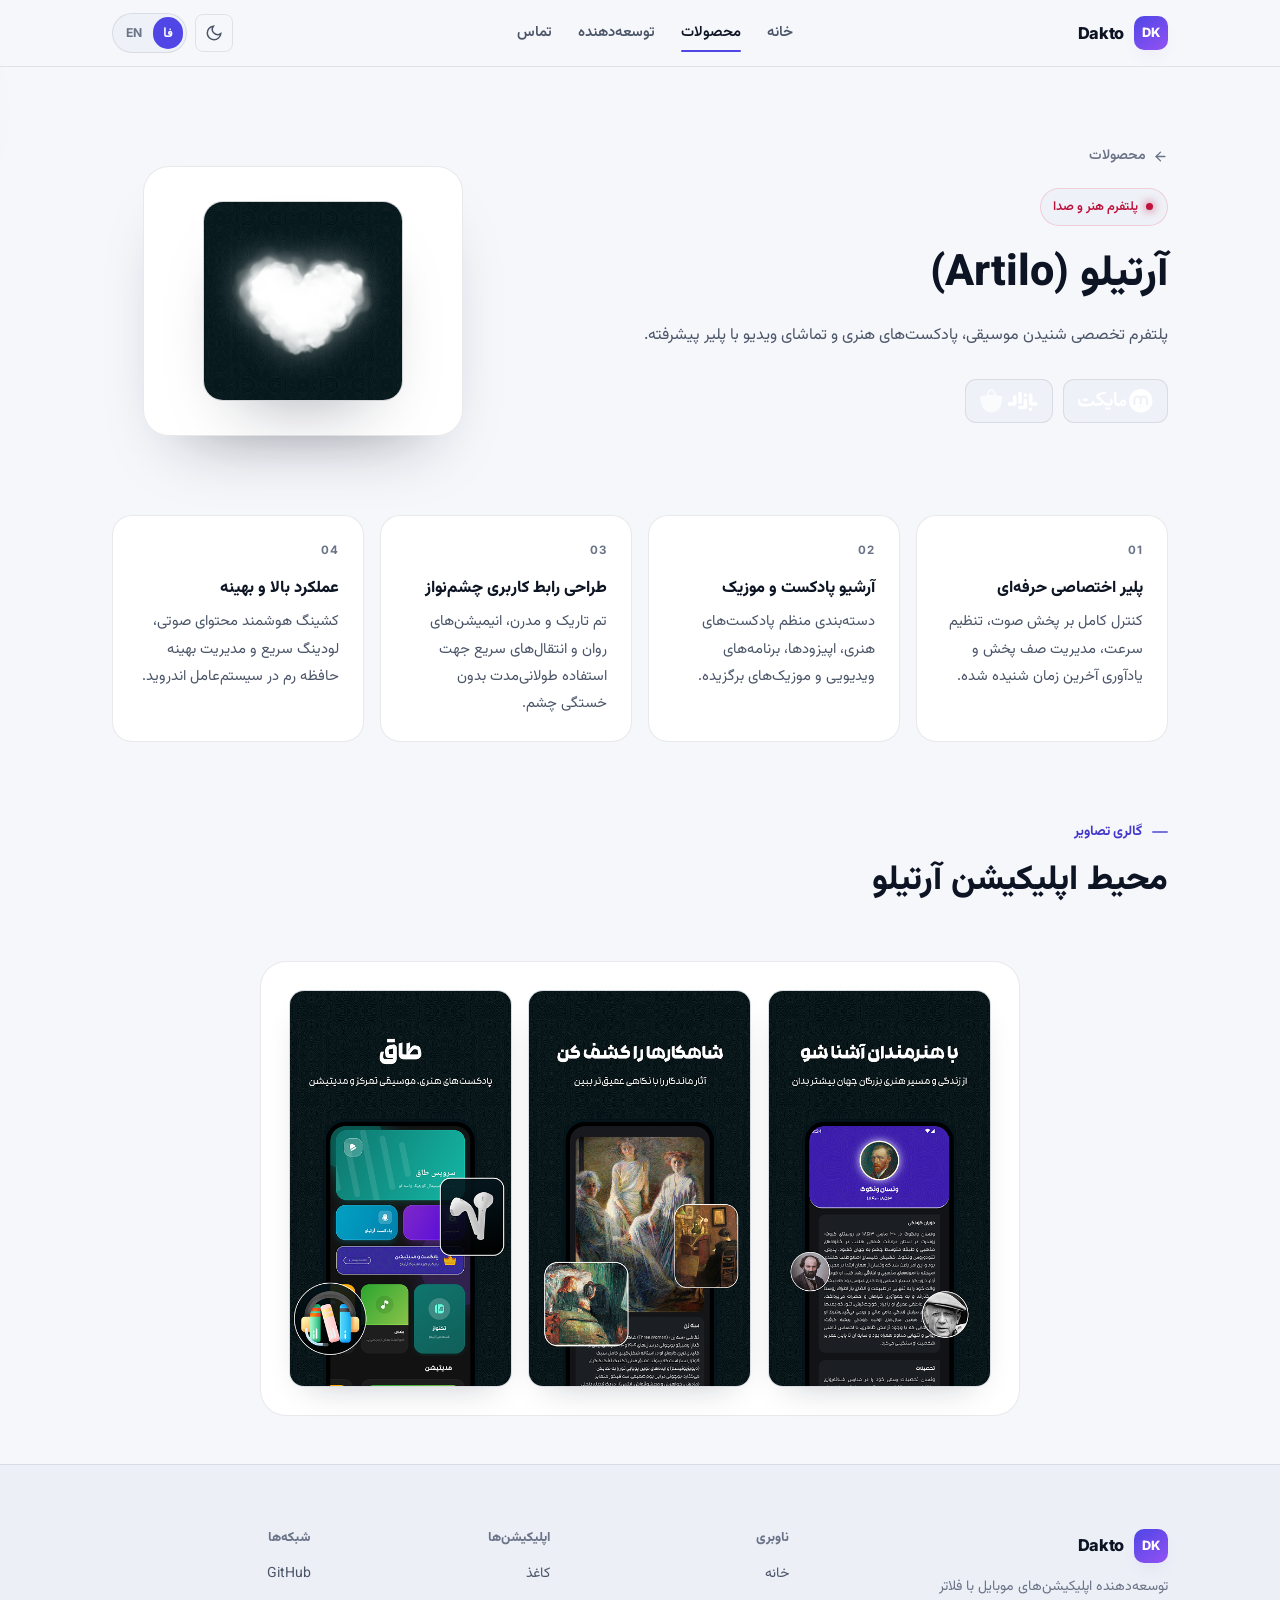
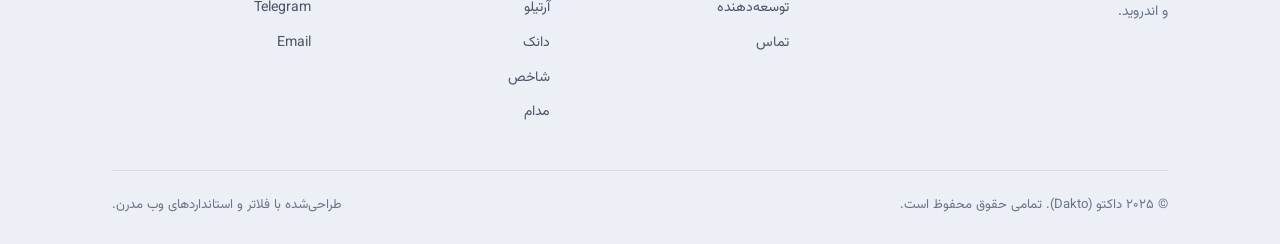
==== commit f4346a56: "improve UI/UX" ====
--- a/artilo.html
+++ b/artilo.html
@@ -157,16 +157,21 @@
   <main>
 
     <!-- ============ APP HERO ============ -->
-    <section class="page-hero">
+    <section class="page-hero accent-artilo">
       <div class="wrap">
         <div class="page-hero-grid">
           <div>
-            <div class="badge" style="color: var(--accent-artilo); border-color: var(--accent-artilo-glow);">
-              <span class="badge-dot" style="background: var(--accent-artilo); box-shadow: 0 0 8px var(--accent-artilo);"></span>
+            <a class="back-link" href="index.html#apps">
+              <svg class="btn-arrow" width="15" height="15" viewBox="0 0 24 24" fill="none" stroke="currentColor" stroke-width="2.2" stroke-linecap="round" stroke-linejoin="round" aria-hidden="true"><path d="M19 12H5"></path><path d="m12 19-7-7 7-7"></path></svg>
+              <span data-i18n="nav.apps">محصولات</span>
+            </a>
+
+            <div class="badge">
+              <span class="badge-dot"></span>
               <span data-i18n="artiloPage.heroBadge">پلتفرم هنر و صدا</span>
             </div>
 
-            <h1 class="hero-title" style="margin-bottom: 16px;" data-i18n="artiloPage.title">آرتیلو (Artilo)</h1>
+            <h1 class="page-title" data-i18n="artiloPage.title">آرتیلو (Artilo)</h1>
             <p class="hero-subtitle" data-i18n="artiloPage.subtitle">
               پلتفرم تخصصی شنیدن موسیقی، پادکست‌های هنری و تماشای ویدیو با پلیر پیشرفته.
             </p>
@@ -180,12 +185,11 @@
                   <img src="assets/cafebazaar.svg" alt="دانلود از کافه‌بازار">
                 </a>
               </div>
-              <a href="index.html#apps" class="btn btn-secondary" data-i18n="nav.home">بازگشت به خانه</a>
             </div>
           </div>
 
-          <div style="text-align: center;">
-            <img src="assets/artilo-logo.png" alt="لوگوی آرتیلو" class="app-hero-logo">
+          <div class="hero-logo-card">
+            <img src="assets/artilo-logo.png" alt="لوگوی آرتیلو" class="app-hero-logo" width="190" height="190">
           </div>
         </div>
 
@@ -213,14 +217,18 @@
         </div>
 
         <!-- Screenshots Showcase -->
-        <div style="margin-top: 60px;">
-          <div class="section-eyebrow">گالری تصاویر</div>
-          <h2 class="section-title">محیط اپلیکیشن آرتیلو</h2>
-
-          <div class="gallery-grid" style="max-width: 900px; margin: 0 auto;">
-            <div class="screenshot-item"><img src="assets/artilo/1.png" alt="اسکرین شات ۱ آرتیلو"></div>
-            <div class="screenshot-item"><img src="assets/artilo/2.png" alt="اسکرین شات ۲ آرتیلو"></div>
-            <div class="screenshot-item"><img src="assets/artilo/3.png" alt="اسکرین شات ۳ آرتیلو"></div>
+        <div class="section-block">
+          <div class="section-head">
+            <div class="section-eyebrow">گالری تصاویر</div>
+            <h2 class="section-title">محیط اپلیکیشن آرتیلو</h2>
+          </div>
+
+          <div class="gallery-shell">
+            <div class="gallery-grid">
+              <div class="screenshot-item"><img src="assets/artilo/1.png" alt="اسکرین شات ۱ آرتیلو" loading="lazy"></div>
+              <div class="screenshot-item"><img src="assets/artilo/2.png" alt="اسکرین شات ۲ آرتیلو" loading="lazy"></div>
+              <div class="screenshot-item"><img src="assets/artilo/3.png" alt="اسکرین شات ۳ آرتیلو" loading="lazy"></div>
+            </div>
           </div>
         </div>
 
@@ -259,8 +267,8 @@
 
         <div class="footer-col">
           <h5 data-i18n="footer.col3">شبکه‌ها</h5>
-          <a href="https://github.com/alimiri" target="_blank" rel="noopener">GitHub</a>
-          <a href="https://t.me/alimiri_dev" target="_blank" rel="noopener">Telegram</a>
+          <a href="https://github.com/4itsam" target="_blank" rel="noopener">GitHub</a>
+          <a href="https://t.me/itsAliMiri" target="_blank" rel="noopener">Telegram</a>
           <a href="mailto:itsAliMiri84@gmail.com">Email</a>
         </div>
       </div>
--- a/style.css
+++ b/style.css
@@ -1,152 +1,148 @@
 /* -------------------------------------------------------------
    Ali Miri (Dakto Studio) — Portfolio & App Showcase
-   Design System: Modern Glassmorphic Tech (Dark & Light)
-   Built with CSS Logical Properties for Seamless RTL/LTR Support
+   Design system: quiet editorial dark UI, single brand accent,
+   app colors used only as small identity cues.
+   All layout uses CSS logical properties for RTL/LTR support.
 ------------------------------------------------------------- */
 
 :root {
-  /* ---- Modern Tech — Dark Mode (Default) ---- */
-  --bg-dark: #090b10;
-  --bg-surface: #0f131d;
-  --bg-card: rgba(18, 24, 38, 0.72);
-  --bg-card-hover: rgba(26, 34, 54, 0.85);
-  --bg-glass: rgba(255, 255, 255, 0.04);
-  --bg-glass-active: rgba(255, 255, 255, 0.09);
-
-  --text-primary: #f8fafc;
-  --text-secondary: #94a3b8;
-  --text-muted: #64748b;
-  --text-on-accent: #ffffff;
-
-  --border: rgba(255, 255, 255, 0.09);
-  --border-hover: rgba(99, 102, 241, 0.55);
-
-  /* Brand Accents */
-  --accent-primary: #6366f1;           /* Electric Indigo */
-  --accent-primary-hover: #4f46e5;
-  --accent-primary-glow: rgba(99, 102, 241, 0.28);
-  --accent-indigo: var(--accent-primary);
-  --accent-indigo-glow: var(--accent-primary-glow);
-
-  /* App Accents */
-  --accent-kaghaz: #f59e0b;           /* Amber / Gold */
-  --accent-kaghaz-glow: rgba(245, 158, 11, 0.25);
-  --accent-artilo: #f43f5e;           /* Rose Coral */
-  --accent-artilo-glow: rgba(244, 63, 94, 0.25);
-  --accent-danak: #06b6d4;            /* Cyan */
-  --accent-danak-glow: rgba(6, 182, 212, 0.25);
-  --accent-shakhes: #10b981;          /* Emerald */
-  --accent-shakhes-glow: rgba(16, 185, 129, 0.25);
-  --accent-modam: #8b5cf6;            /* Violet */
-  --accent-modam-glow: rgba(139, 92, 246, 0.25);
-
-  --topbar-bg: rgba(9, 11, 16, 0.78);
-  --drawer-bg: rgba(15, 19, 29, 0.95);
-  --footer-bg: #06080c;
-  --grid-line: rgba(255, 255, 255, 0.025);
-
-  --shadow-sm: 0 2px 8px rgba(0, 0, 0, 0.25);
-  --shadow-md: 0 8px 24px -4px rgba(0, 0, 0, 0.35);
-  --shadow-lg: 0 16px 40px -8px rgba(0, 0, 0, 0.45);
-  --shadow-hard: var(--shadow-md);
-  --shadow-hard-sm: var(--shadow-sm);
-  --shadow-nav: 0 10px 30px rgba(0, 0, 0, 0.5);
-  --glow-accent: 0 0 24px var(--accent-primary-glow);
-
+  /* ---- Surfaces ---- */
+  --bg: #07080b;
+  --bg-soft: #0b0d13;
+  --surface: #0f1219;
+  --surface-2: #151922;
+  --surface-3: #1c212c;
+  --footer-bg: #05060a;
+
+  /* ---- Ink ---- */
+  --ink: #f3f5fb;
+  --ink-2: #a3abba;
+  --ink-3: #71798a;
+
+  /* ---- Lines ---- */
+  --line: rgba(255, 255, 255, 0.08);
+  --line-strong: rgba(255, 255, 255, 0.16);
+
+  /* ---- Brand ---- */
+  --brand: #6d6cf7;
+  --brand-hover: #7d7cff;
+  --brand-ink: #a5a4ff;
+  --brand-soft: rgba(109, 108, 247, 0.12);
+  --brand-glow: rgba(109, 108, 247, 0.3);
+  --accent-primary: var(--brand);
+  --accent-primary-hover: var(--brand-hover);
+  --accent-primary-glow: var(--brand-glow);
+  --accent-indigo: var(--brand);
+  --accent-indigo-glow: var(--brand-glow);
+
+  /* ---- App identity colours ---- */
+  --accent-kaghaz: #f59e0b;
+  --accent-kaghaz-glow: rgba(245, 158, 11, 0.3);
+  --accent-artilo: #f43f5e;
+  --accent-artilo-glow: rgba(244, 63, 94, 0.3);
+  --accent-danak: #06b6d4;
+  --accent-danak-glow: rgba(6, 182, 212, 0.3);
+  --accent-shakhes: #10b981;
+  --accent-shakhes-glow: rgba(16, 185, 129, 0.3);
+  --accent-modam: #8b5cf6;
+  --accent-modam-glow: rgba(139, 92, 246, 0.3);
+
+  /* ---- Chrome ---- */
+  --nav-bg: rgba(7, 8, 11, 0.72);
+  --drawer-bg: #0b0d13;
+
+  /* ---- Elevation ---- */
+  --shadow-1: 0 1px 2px rgba(0, 0, 0, 0.35);
+  --shadow-2: 0 14px 34px -18px rgba(0, 0, 0, 0.7);
+  --shadow-3: 0 34px 70px -34px rgba(0, 0, 0, 0.85);
+
+  /* ---- Type ---- */
   --font-fa: "Vazirmatn", -apple-system, BlinkMacSystemFont, "Segoe UI", Roboto, sans-serif;
-  --font-fa-display: "Vazirmatn", sans-serif;
-  --font-en-display: "Inter", -apple-system, BlinkMacSystemFont, "Segoe UI", sans-serif;
-  --font-en-body: "Inter", -apple-system, BlinkMacSystemFont, "Segoe UI", sans-serif;
-  --font-mono: "Inter", "Vazirmatn", ui-monospace, SFMono-Regular, monospace;
-
-  --max-w: 1160px;
-  --gutter: clamp(16px, 4vw, 40px);
-  --section-gap: clamp(64px, 10vw, 110px);
-  --radius-xs: 6px;
-  --radius-sm: 10px;
-  --radius-md: 14px;
-  --radius-lg: 18px;
-  --radius-xl: 24px;
+  --font-en: "Inter", -apple-system, BlinkMacSystemFont, "Segoe UI", sans-serif;
+  --tracking: -0.015em;
+
+  /* ---- Metrics ---- */
+  --max-w: 1120px;
+  --gutter: clamp(18px, 4.5vw, 32px);
+  --section-y: clamp(56px, 8vw, 96px);
+  --nav-h: 66px;
+  --radius-xs: 8px;
+  --radius-sm: 11px;
+  --radius-md: 15px;
+  --radius-lg: 20px;
+  --radius-xl: 26px;
   --radius-full: 9999px;
-  --ease-smooth: cubic-bezier(0.16, 1, 0.3, 1);
-  --ease-bounce: cubic-bezier(0.34, 1.56, 0.64, 1);
-}
-
-/* ---- Modern Tech — Light Mode ---- */
+  --ease: cubic-bezier(0.22, 1, 0.36, 1);
+  --ease-bounce: cubic-bezier(0.34, 1.4, 0.64, 1);
+}
+
+/* ---- Light theme ---- */
 :root[data-theme="light"] {
-  --bg-dark: #f8fafc;
-  --bg-surface: #ffffff;
-  --bg-card: rgba(255, 255, 255, 0.88);
-  --bg-card-hover: #ffffff;
-  --bg-glass: rgba(0, 0, 0, 0.035);
-  --bg-glass-active: rgba(0, 0, 0, 0.07);
-
-  --text-primary: #0f172a;
-  --text-secondary: #475569;
-  --text-muted: #64748b;
-  --text-on-accent: #ffffff;
-
-  --border: rgba(15, 23, 42, 0.08);
-  --border-hover: rgba(99, 102, 241, 0.45);
-
-  --accent-primary: #4f46e5;
-  --accent-primary-hover: #4338ca;
-  --accent-primary-glow: rgba(79, 70, 229, 0.2);
-  --accent-indigo: var(--accent-primary);
-  --accent-indigo-glow: var(--accent-primary-glow);
-
-  --accent-kaghaz: #d97706;
-  --accent-kaghaz-glow: rgba(217, 119, 6, 0.2);
-  --accent-artilo: #e11d48;
-  --accent-artilo-glow: rgba(225, 29, 72, 0.2);
-  --accent-danak: #0891b2;
-  --accent-danak-glow: rgba(8, 145, 178, 0.2);
-  --accent-shakhes: #059669;
-  --accent-shakhes-glow: rgba(5, 150, 105, 0.2);
-  --accent-modam: #7c3aed;
-  --accent-modam-glow: rgba(124, 58, 237, 0.2);
-
-  --topbar-bg: rgba(248, 250, 252, 0.82);
-  --drawer-bg: rgba(255, 255, 255, 0.98);
-  --footer-bg: #f1f5f9;
-  --grid-line: rgba(0, 0, 0, 0.03);
-
-  --shadow-sm: 0 2px 8px rgba(15, 23, 42, 0.04);
-  --shadow-md: 0 10px 25px -4px rgba(15, 23, 42, 0.08);
-  --shadow-lg: 0 20px 40px -10px rgba(15, 23, 42, 0.12);
-  --shadow-hard: var(--shadow-md);
-  --shadow-hard-sm: var(--shadow-sm);
-  --shadow-nav: 0 8px 24px rgba(15, 23, 42, 0.06);
-  --glow-accent: 0 0 20px var(--accent-primary-glow);
+  --bg: #f6f7fb;
+  --bg-soft: #ffffff;
+  --surface: #ffffff;
+  --surface-2: #eef1f7;
+  --surface-3: #e4e8f1;
+  --footer-bg: #eceff6;
+
+  --ink: #0d1424;
+  --ink-2: #4b5568;
+  --ink-3: #6a7387;
+
+  --line: rgba(13, 20, 36, 0.09);
+  --line-strong: rgba(13, 20, 36, 0.18);
+
+  --brand: #4f46e5;
+  --brand-hover: #4338ca;
+  --brand-ink: #4338ca;
+  --brand-soft: rgba(79, 70, 229, 0.09);
+  --brand-glow: rgba(79, 70, 229, 0.22);
+
+  --accent-kaghaz: #b45309;
+  --accent-kaghaz-glow: rgba(245, 158, 11, 0.22);
+  --accent-artilo: #be123c;
+  --accent-artilo-glow: rgba(244, 63, 94, 0.2);
+  --accent-danak: #0e7490;
+  --accent-danak-glow: rgba(6, 182, 212, 0.2);
+  --accent-shakhes: #047857;
+  --accent-shakhes-glow: rgba(16, 185, 129, 0.2);
+  --accent-modam: #6d28d9;
+  --accent-modam-glow: rgba(139, 92, 246, 0.2);
+
+  --nav-bg: rgba(246, 247, 251, 0.82);
+  --drawer-bg: #ffffff;
+
+  --shadow-1: 0 1px 2px rgba(13, 20, 36, 0.06);
+  --shadow-2: 0 14px 34px -20px rgba(13, 20, 36, 0.3);
+  --shadow-3: 0 34px 70px -38px rgba(13, 20, 36, 0.4);
+
+  --tracking: -0.02em;
 }
 
 /* ---------- RESET & BASE ---------- */
 
-*, *::before, *::after {
+*,
+*::before,
+*::after {
   box-sizing: border-box;
   margin: 0;
   padding: 0;
 }
 
 html {
-  background-color: var(--bg-dark);
-  color: var(--text-primary);
+  background-color: var(--bg);
+  color: var(--ink);
   scroll-behavior: smooth;
   -webkit-text-size-adjust: 100%;
-}
-
-html[dir="rtl"] body {
-  font-family: var(--font-fa);
-}
-
-html[dir="ltr"] body {
-  font-family: var(--font-en-body);
+  scroll-padding-block-start: calc(var(--nav-h) + 16px);
 }
 
 body {
-  background-color: var(--bg-dark);
-  color: var(--text-primary);
-  line-height: 1.7;
+  background-color: var(--bg);
+  color: var(--ink);
+  font-family: var(--font-en);
+  font-size: 1rem;
+  line-height: 1.75;
   min-height: 100vh;
   overflow-x: hidden;
   -webkit-font-smoothing: antialiased;
@@ -154,40 +150,50 @@
   position: relative;
 }
 
-/* Ambient glow in background */
+html[dir="rtl"] body {
+  font-family: var(--font-fa);
+  line-height: 1.9;
+}
+
+/* One soft brand wash at the top — no coloured smudges. */
 body::before {
   content: "";
   position: fixed;
-  inset-block-start: -150px;
+  inset-block-start: calc(var(--nav-h) * -3);
   inset-inline-start: 50%;
   transform: translateX(-50%);
-  width: min(1000px, 95vw);
-  height: 600px;
-  background: radial-gradient(circle, var(--accent-primary-glow) 0%, transparent 65%);
+  width: min(1100px, 100vw);
+  height: 620px;
+  background: radial-gradient(ellipse at center, var(--brand-glow) 0%, transparent 62%);
+  opacity: 0.5;
   pointer-events: none;
   z-index: 0;
-  opacity: 0.65;
 }
 
 :root[data-theme="light"] body::before {
-  opacity: 0.45;
+  opacity: 0.35;
 }
 
 h1, h2, h3, h4, h5, h6 {
-  color: var(--text-primary);
-  line-height: 1.28;
+  color: var(--ink);
+  line-height: 1.35;
   font-weight: 700;
-}
-
-html[dir="rtl"] h1, html[dir="rtl"] h2, html[dir="rtl"] h3, html[dir="rtl"] h4 {
-  font-family: var(--font-fa-display);
+  letter-spacing: var(--tracking);
+  text-wrap: balance;
+}
+
+html[dir="rtl"] h1,
+html[dir="rtl"] h2,
+html[dir="rtl"] h3,
+html[dir="rtl"] h4,
+html[dir="rtl"] h5 {
+  letter-spacing: 0;
+  line-height: 1.5;
   font-weight: 800;
 }
 
-html[dir="ltr"] h1, html[dir="ltr"] h2, html[dir="ltr"] h3, html[dir="ltr"] h4 {
-  font-family: var(--font-en-display);
-  font-weight: 700;
-  letter-spacing: -0.02em;
+p {
+  text-wrap: pretty;
 }
 
 img {
@@ -207,10 +213,16 @@
   cursor: pointer;
   border: none;
   background: none;
+  color: inherit;
   -webkit-tap-highlight-color: transparent;
 }
 
+svg {
+  flex-shrink: 0;
+}
+
 .wrap {
+  width: 100%;
   max-width: var(--max-w);
   margin-inline: auto;
   padding-inline: var(--gutter);
@@ -219,43 +231,274 @@
 }
 
 ::selection {
-  background: var(--accent-primary);
-  color: var(--text-on-accent);
+  background: var(--brand);
+  color: #fff;
 }
 
 :focus-visible {
-  outline: 2px solid var(--accent-primary);
+  outline: 2px solid var(--brand);
   outline-offset: 3px;
-}
-
-/* ---------- NAVBAR ---------- */
+  border-radius: 4px;
+}
+
+/* ---------- SHARED SECTION PIECES ---------- */
+
+.section-eyebrow {
+  display: inline-flex;
+  align-items: center;
+  gap: 10px;
+  font-size: 0.8rem;
+  font-weight: 700;
+  letter-spacing: 0.08em;
+  text-transform: uppercase;
+  color: var(--brand-ink);
+  margin-bottom: 12px;
+}
+
+html[dir="rtl"] .section-eyebrow {
+  letter-spacing: 0;
+  font-size: 0.86rem;
+}
+
+.section-eyebrow::before {
+  content: "";
+  width: 16px;
+  height: 2px;
+  border-radius: 2px;
+  background: currentColor;
+  opacity: 0.7;
+}
+
+.section-title {
+  font-size: clamp(1.6rem, 3vw, 2.15rem);
+  line-height: 1.4;
+  letter-spacing: var(--tracking);
+  margin-bottom: 12px;
+  color: var(--ink);
+}
+
+.section-desc {
+  font-size: 1.02rem;
+  color: var(--ink-2);
+  max-width: 620px;
+  margin-bottom: 36px;
+  line-height: 1.85;
+}
+
+.section-head {
+  display: flex;
+  flex-direction: column;
+  align-items: flex-start;
+  margin-bottom: clamp(28px, 4vw, 44px);
+  max-width: 660px;
+}
+
+.section-head .section-eyebrow,
+.section-head .section-title {
+  margin-bottom: 10px;
+}
+
+.section-head .section-desc {
+  margin-bottom: 0;
+}
+
+.section-block {
+  margin-top: clamp(48px, 6vw, 80px);
+}
+
+/* ---------- BADGES / CHIPS ---------- */
+
+.badge {
+  display: inline-flex;
+  align-items: center;
+  gap: 8px;
+  padding: 6px 14px 6px 12px;
+  border-radius: var(--radius-full);
+  font-size: 0.8rem;
+  font-weight: 600;
+  border: 1px solid var(--row-glow, var(--line-strong));
+  background: var(--surface-2);
+  color: var(--row-accent, var(--brand-ink));
+  margin-bottom: 18px;
+}
+
+.badge-dot {
+  width: 7px;
+  height: 7px;
+  border-radius: 50%;
+  background: currentColor;
+  box-shadow: 0 0 10px currentColor;
+  flex-shrink: 0;
+}
+
+.pill {
+  display: inline-flex;
+  align-items: center;
+  gap: 8px;
+  padding: 7px 13px;
+  border-radius: var(--radius-xs);
+  background: var(--surface-2);
+  border: 1px solid var(--line);
+  font-size: 0.82rem;
+  color: var(--ink-2);
+  font-weight: 600;
+  line-height: 1.6;
+  transition: border-color 0.2s ease, color 0.2s ease;
+}
+
+.pill svg {
+  color: var(--brand);
+}
+
+.pill:hover {
+  border-color: var(--line-strong);
+  color: var(--ink);
+}
+
+.tech-tag {
+  padding: 6px 12px;
+  border-radius: var(--radius-xs);
+  background: var(--surface-2);
+  border: 1px solid var(--line);
+  font-size: 0.8rem;
+  color: var(--ink-2);
+  font-weight: 600;
+  line-height: 1.7;
+  transition: all 0.2s ease;
+}
+
+.tech-tag:hover {
+  border-color: var(--brand);
+  color: var(--brand-ink);
+}
+
+/* ---------- BUTTONS ---------- */
+
+.btn {
+  display: inline-flex;
+  align-items: center;
+  justify-content: center;
+  gap: 9px;
+  min-height: 44px;
+  padding: 0 18px;
+  border-radius: var(--radius-sm);
+  font-size: 0.93rem;
+  font-weight: 700;
+  border: 1px solid var(--line);
+  background: var(--surface-2);
+  color: var(--ink);
+  white-space: nowrap;
+  transition: background 0.22s ease, border-color 0.22s ease, color 0.22s ease, transform 0.22s var(--ease);
+}
+
+.btn:hover {
+  transform: translateY(-1px);
+  border-color: var(--line-strong);
+  background: var(--surface-3);
+}
+
+.btn:active {
+  transform: translateY(0);
+}
+
+.btn-primary {
+  background: var(--brand);
+  border-color: transparent;
+  color: #fff;
+  box-shadow: 0 10px 26px -14px var(--brand-glow);
+}
+
+.btn-primary:hover {
+  background: var(--brand-hover);
+  border-color: transparent;
+  color: #fff;
+  box-shadow: 0 14px 30px -14px var(--brand-glow);
+}
+
+.btn-secondary {
+  background: transparent;
+  color: var(--ink);
+}
+
+.btn-secondary:hover {
+  background: var(--surface-2);
+  border-color: var(--brand);
+  color: var(--brand-ink);
+}
+
+.btn .btn-arrow,
+.back-link .btn-arrow {
+  transition: translate 0.22s var(--ease);
+}
+
+html[dir="ltr"] .btn .btn-arrow,
+html[dir="ltr"] .back-link .btn-arrow {
+  transform: scaleX(-1);
+}
+
+.btn:hover .btn-arrow {
+  translate: -3px 0;
+}
+
+html[dir="ltr"] .btn:hover .btn-arrow {
+  translate: 3px 0;
+}
+
+/* Store badges */
+.store-badges {
+  display: flex;
+  align-items: center;
+  gap: 10px;
+  flex-wrap: wrap;
+}
+
+.store-badge {
+  display: inline-flex;
+  align-items: center;
+  justify-content: center;
+  padding: 7px 14px;
+  min-height: 44px;
+  border-radius: var(--radius-sm);
+  border: 1px solid var(--line);
+  background: var(--surface-2);
+  transition: all 0.22s ease;
+}
+
+.store-badge:hover {
+  border-color: var(--brand);
+  background: var(--surface-3);
+  transform: translateY(-1px);
+}
+
+.store-badge img {
+  height: 24px;
+  width: auto;
+}
+
+/* ---------- TOPBAR ---------- */
 
 .topbar {
   position: sticky;
   top: 0;
   z-index: 1000;
-  background: var(--topbar-bg);
-  backdrop-filter: blur(16px);
-  -webkit-backdrop-filter: blur(16px);
-  border-block-end: 1px solid var(--border);
-  transition: background 0.3s ease, border-color 0.3s ease, box-shadow 0.3s ease;
+  background: var(--nav-bg);
+  backdrop-filter: blur(18px) saturate(140%);
+  -webkit-backdrop-filter: blur(18px) saturate(140%);
+  border-block-end: 1px solid var(--line);
+  transition: box-shadow 0.25s ease, border-color 0.25s ease;
 }
 
 .topbar.scrolled {
-  box-shadow: var(--shadow-nav);
-  border-block-end-color: rgba(255, 255, 255, 0.12);
-}
-
-:root[data-theme="light"] .topbar.scrolled {
-  border-block-end-color: rgba(15, 23, 42, 0.1);
+  box-shadow: var(--shadow-2);
+  border-block-end-color: var(--line-strong);
 }
 
 .topbar .wrap {
   display: flex;
   align-items: center;
   justify-content: space-between;
-  padding-block: 12px;
   gap: 16px;
+  min-height: var(--nav-h);
 }
 
 .nav-logo {
@@ -263,124 +506,119 @@
   align-items: center;
   gap: 10px;
   user-select: none;
-  transition: transform 0.25s var(--ease-smooth);
-}
-
-.nav-logo:hover {
-  transform: translateY(-1px);
 }
 
 .logo-icon {
-  width: 38px;
-  height: 38px;
-  border-radius: var(--radius-sm);
-  background: linear-gradient(135deg, var(--accent-primary) 0%, #a855f7 100%);
-  color: #ffffff;
+  width: 34px;
+  height: 34px;
+  border-radius: 10px;
+  background: linear-gradient(145deg, var(--brand) 0%, #a855f7 130%);
+  color: #fff;
   display: flex;
   align-items: center;
   justify-content: center;
-  font-family: var(--font-en-display);
+  font-family: var(--font-en);
   font-weight: 800;
-  font-size: 0.95rem;
-  letter-spacing: -0.04em;
-  box-shadow: 0 4px 14px var(--accent-primary-glow);
-  border: 1px solid rgba(255, 255, 255, 0.25);
+  font-size: 0.8rem;
+  letter-spacing: -0.02em;
+  box-shadow: 0 8px 20px -10px var(--brand-glow);
   flex-shrink: 0;
 }
 
 .nav-name {
-  font-size: 1.25rem;
+  font-family: var(--font-en);
+  font-size: 1.02rem;
   font-weight: 800;
-  color: var(--text-primary);
-  letter-spacing: -0.01em;
-}
-
-/* Desktop Navigation (visible on screen > 820px) */
+  letter-spacing: -0.02em;
+  color: var(--ink);
+}
+
 .nav-desktop {
   display: flex;
   align-items: center;
-  gap: 6px;
-  background: var(--bg-glass);
-  padding: 4px 6px;
-  border-radius: var(--radius-full);
-  border: 1px solid var(--border);
+  gap: 2px;
 }
 
 .nav-desktop .nav-link {
-  padding: 7px 16px;
-  border-radius: var(--radius-full);
+  position: relative;
+  padding: 8px 12px;
+  border-radius: var(--radius-xs);
   font-size: 0.92rem;
   font-weight: 600;
-  color: var(--text-secondary);
-  transition: all 0.25s var(--ease-smooth);
+  color: var(--ink-2);
+  transition: color 0.2s ease, background 0.2s ease;
 }
 
 .nav-desktop .nav-link:hover {
-  color: var(--text-primary);
-  background: var(--bg-glass-active);
+  color: var(--ink);
+  background: var(--surface-2);
 }
 
 .nav-desktop .nav-link.active {
-  color: #ffffff;
-  background: var(--accent-primary);
-  box-shadow: 0 2px 12px var(--accent-primary-glow);
-}
-
-/* Nav Actions (Theme, Lang, Mobile toggle) */
+  color: var(--ink);
+}
+
+.nav-desktop .nav-link.active::after {
+  content: "";
+  position: absolute;
+  inset-inline: 12px;
+  inset-block-end: 3px;
+  height: 2px;
+  border-radius: 2px;
+  background: var(--brand);
+}
+
 .nav-actions {
   display: flex;
   align-items: center;
-  gap: 10px;
+  gap: 8px;
 }
 
 .lang-toggle {
   display: inline-flex;
-  background: var(--bg-glass);
-  border: 1px solid var(--border);
+  background: var(--surface-2);
+  border: 1px solid var(--line);
   border-radius: var(--radius-full);
   padding: 3px;
 }
 
 .lang-btn {
-  border: none;
-  background: transparent;
-  color: var(--text-muted);
-  font-size: 0.82rem;
+  font-family: var(--font-en);
+  color: var(--ink-3);
+  font-size: 0.76rem;
   font-weight: 700;
-  padding: 5px 12px;
+  letter-spacing: 0.02em;
+  padding: 4px 10px;
   border-radius: var(--radius-full);
-  transition: all 0.22s var(--ease-smooth);
+  transition: all 0.2s ease;
 }
 
 .lang-btn[aria-pressed="true"] {
-  background: var(--accent-primary);
-  color: #ffffff;
-  box-shadow: 0 2px 8px var(--accent-primary-glow);
+  background: var(--brand);
+  color: #fff;
 }
 
 .lang-btn:hover:not([aria-pressed="true"]) {
-  color: var(--text-primary);
-}
-
-/* Theme Toggle */
+  color: var(--ink);
+}
+
 .theme-toggle {
   display: inline-flex;
   align-items: center;
   justify-content: center;
   width: 38px;
   height: 38px;
-  border-radius: var(--radius-sm);
-  border: 1px solid var(--border);
-  background: var(--bg-glass);
-  color: var(--text-secondary);
-  transition: all 0.25s var(--ease-smooth);
+  border-radius: var(--radius-xs);
+  border: 1px solid var(--line);
+  background: transparent;
+  color: var(--ink-2);
+  transition: all 0.2s ease;
 }
 
 .theme-toggle:hover {
-  border-color: var(--accent-primary);
-  color: var(--accent-primary);
-  background: var(--bg-glass-active);
-  transform: translateY(-1px);
+  color: var(--ink);
+  border-color: var(--line-strong);
+  background: var(--surface-2);
 }
 
 .theme-toggle:active {
@@ -392,44 +630,39 @@
 :root[data-theme="light"] .theme-toggle .icon-sun { display: none; }
 :root[data-theme="light"] .theme-toggle .icon-moon { display: block; }
 
-/* Mobile Hamburger Toggle */
 .mobile-toggle {
   display: none;
   align-items: center;
   justify-content: center;
-  width: 40px;
-  height: 40px;
-  border-radius: var(--radius-sm);
-  border: 1px solid var(--border);
-  background: var(--bg-glass);
-  color: var(--text-primary);
-  transition: all 0.2s var(--ease-smooth);
+  width: 38px;
+  height: 38px;
+  border-radius: var(--radius-xs);
+  border: 1px solid var(--line);
+  background: transparent;
+  color: var(--ink);
+  transition: all 0.2s ease;
 }
 
 .mobile-toggle:hover {
-  background: var(--bg-glass-active);
-  border-color: var(--accent-primary);
-}
-
-.mobile-toggle:active {
-  transform: scale(0.92);
+  background: var(--surface-2);
+  border-color: var(--line-strong);
 }
 
 .mobile-toggle .icon-close { display: none; }
 .mobile-toggle[aria-expanded="true"] .icon-hamburger { display: none; }
 .mobile-toggle[aria-expanded="true"] .icon-close { display: block; }
 
-/* Mobile Navigation Drawer & Backdrop */
+/* Mobile drawer */
 .nav-backdrop {
   position: fixed;
   inset: 0;
   z-index: 1990;
-  background: rgba(0, 0, 0, 0.65);
-  backdrop-filter: blur(4px);
-  -webkit-backdrop-filter: blur(4px);
+  background: rgba(3, 4, 7, 0.6);
+  backdrop-filter: blur(3px);
+  -webkit-backdrop-filter: blur(3px);
   opacity: 0;
   visibility: hidden;
-  transition: opacity 0.3s ease, visibility 0.3s ease;
+  transition: opacity 0.28s ease, visibility 0.28s ease;
 }
 
 .nav-backdrop.active {
@@ -441,546 +674,398 @@
   display: none;
 }
 
-@media (max-width: 820px) {
-  .nav-desktop {
-    display: none;
-  }
-
-  .mobile-toggle {
-    display: inline-flex;
-  }
-
-  .nav-menu {
-    position: fixed;
-    inset-block: 0;
-    inset-inline-end: 0;
-    width: min(340px, 86vw);
-    z-index: 2000;
-    background: var(--drawer-bg);
-    border-inline-start: 1px solid var(--border);
-    backdrop-filter: blur(20px);
-    -webkit-backdrop-filter: blur(20px);
-    box-shadow: -10px 0 40px rgba(0, 0, 0, 0.6);
-    display: flex;
-    flex-direction: column;
-    padding: 24px;
-    transform: translateX(100%);
-    transition: transform 0.32s var(--ease-smooth);
-    visibility: hidden;
-    overflow-y: auto;
-  }
-
-  html[dir="ltr"] .nav-menu {
-    transform: translateX(100%);
-  }
-
-  html[dir="rtl"] .nav-menu {
-    transform: translateX(-100%);
-    box-shadow: 10px 0 40px rgba(0, 0, 0, 0.6);
-    border-inline-start: none;
-    border-inline-end: 1px solid var(--border);
-  }
-
-  .nav-menu.open {
-    transform: translateX(0);
-    visibility: visible;
-  }
-
-  .nav-menu-head {
-    display: flex;
-    align-items: center;
-    justify-content: space-between;
-    padding-block-end: 20px;
-    border-block-end: 1px solid var(--border);
-    margin-block-end: 16px;
-  }
-
-  .nav-menu-close {
-    width: 36px;
-    height: 36px;
-    border-radius: var(--radius-sm);
-    border: 1px solid var(--border);
-    background: var(--bg-glass);
-    color: var(--text-secondary);
-    display: flex;
-    align-items: center;
-    justify-content: center;
-    font-size: 1.4rem;
-    line-height: 1;
-    transition: all 0.2s ease;
-  }
-
-  .nav-menu-close:hover {
-    color: var(--text-primary);
-    border-color: var(--accent-primary);
-  }
-
-  .nav-menu-body {
-    display: flex;
-    flex-direction: column;
-    gap: 8px;
-    flex: 1;
-    padding-block: 8px;
-  }
-
-  .nav-menu-body .nav-link {
-    display: flex;
-    align-items: center;
-    gap: 12px;
-    padding: 13px 16px;
-    border-radius: var(--radius-sm);
-    font-size: 1.05rem;
-    font-weight: 600;
-    color: var(--text-secondary);
-    background: transparent;
-    transition: all 0.22s var(--ease-smooth);
-    min-height: 48px;
-  }
-
-  .nav-menu-body .nav-link:hover {
-    background: var(--bg-glass);
-    color: var(--text-primary);
-    transform: translateX(4px);
-  }
-
-  html[dir="rtl"] .nav-menu-body .nav-link:hover {
-    transform: translateX(-4px);
-  }
-
-  .nav-menu-body .nav-link.active {
-    background: var(--accent-primary);
-    color: #ffffff;
-    box-shadow: 0 4px 16px var(--accent-primary-glow);
-  }
-
-  .nav-menu-foot {
-    display: flex;
-    flex-direction: column;
-    align-items: center;
-    gap: 12px;
-    padding-block-start: 20px;
-    border-block-start: 1px solid var(--border);
-    margin-block-start: auto;
-  }
-
-  .nav-menu-foot .lang-toggle {
-    width: 100%;
-    display: flex;
-  }
-
-  .nav-menu-foot .lang-btn {
-    flex: 1;
-    text-align: center;
-    padding-block: 8px;
-    font-size: 0.9rem;
-  }
-}
-
-body.nav-locked {
-  overflow: hidden;
-}
-
-/* ---------- BUTTONS ---------- */
-
-.btn {
-  display: inline-flex;
-  align-items: center;
-  justify-content: center;
-  gap: 10px;
-  padding: 12px 24px;
-  border-radius: var(--radius-sm);
-  font-size: 0.95rem;
-  font-weight: 700;
-  border: 1px solid var(--border);
-  background: var(--bg-glass);
-  color: var(--text-primary);
-  box-shadow: var(--shadow-sm);
-  transition: all 0.25s var(--ease-smooth);
-  white-space: nowrap;
-  min-height: 46px;
-}
-
-.btn:hover {
-  transform: translateY(-2px);
-  box-shadow: var(--shadow-md);
-  border-color: var(--border-hover);
-}
-
-.btn:active {
-  transform: translateY(0);
-}
-
-.btn-primary {
-  background: linear-gradient(135deg, var(--accent-primary) 0%, #7c3aed 100%);
-  color: #ffffff;
-  border-color: rgba(255, 255, 255, 0.2);
-  box-shadow: 0 4px 18px var(--accent-primary-glow);
-}
-
-.btn-primary:hover {
-  box-shadow: 0 6px 24px rgba(99, 102, 241, 0.45);
-  border-color: rgba(255, 255, 255, 0.35);
-  filter: brightness(1.08);
-}
-
-.btn-secondary {
-  background: var(--bg-card);
-  border-color: var(--border);
-}
-
-.btn-secondary:hover {
-  background: var(--bg-card-hover);
-  border-color: var(--accent-primary);
-  color: var(--accent-primary);
-}
-
-/* Store Badges (Myket / Cafe Bazaar) */
-.store-badges {
-  display: flex;
-  align-items: center;
-  gap: 12px;
-  flex-wrap: wrap;
-}
-
-.store-badge {
-  display: inline-flex;
-  align-items: center;
-  justify-content: center;
-  padding: 10px 20px;
-  border-radius: var(--radius-sm);
-  border: 1px solid var(--border);
-  background: var(--bg-card);
-  box-shadow: var(--shadow-sm);
-  transition: all 0.25s var(--ease-smooth);
-  min-height: 48px;
-}
-
-.store-badge:hover {
-  background: var(--bg-card-hover);
-  border-color: var(--accent-primary);
-  transform: translateY(-2px);
-  box-shadow: var(--shadow-md);
-}
-
-.store-badge img {
-  height: 28px;
-  width: auto;
-  display: block;
-}
-
-/* ---------- BADGES & HEADINGS ---------- */
-
-.badge {
-  display: inline-flex;
-  align-items: center;
-  gap: 8px;
-  padding: 6px 14px;
-  border-radius: var(--radius-full);
-  font-size: 0.84rem;
-  font-weight: 600;
-  border: 1px solid rgba(99, 102, 241, 0.25);
-  background: rgba(99, 102, 241, 0.08);
-  color: var(--accent-primary);
-  margin-bottom: 20px;
-  letter-spacing: 0;
-}
-
-:root[data-theme="light"] .badge {
-  background: rgba(79, 70, 229, 0.06);
-  border-color: rgba(79, 70, 229, 0.2);
-}
-
-.badge-dot {
-  width: 8px;
-  height: 8px;
-  border-radius: 50%;
-  background: var(--accent-primary);
-  box-shadow: 0 0 10px var(--accent-primary);
-  flex-shrink: 0;
-}
-
-.section-eyebrow {
-  display: inline-flex;
-  align-items: center;
-  gap: 8px;
-  font-size: 0.88rem;
-  font-weight: 700;
-  text-transform: uppercase;
-  letter-spacing: 0.06em;
-  color: var(--accent-primary);
-  margin-bottom: 12px;
-}
-
-.section-eyebrow::before {
-  content: "";
-  width: 18px;
-  height: 2px;
-  border-radius: var(--radius-full);
-  background: var(--accent-primary);
-  flex-shrink: 0;
-}
-
-.section-title {
-  font-size: clamp(2rem, 4.5vw, 2.9rem);
-  font-weight: 800;
-  letter-spacing: -0.02em;
-  margin-bottom: 16px;
-  line-height: 1.25;
-  color: var(--text-primary);
-}
-
-.section-desc {
-  font-size: 1.1rem;
-  color: var(--text-secondary);
-  max-width: 620px;
-  margin-bottom: 44px;
-  line-height: 1.8;
-}
-
-/* ---------- HERO SECTION ---------- */
+/* ---------- HERO ---------- */
 
 .hero {
-  padding-block: clamp(60px, 12vw, 130px) clamp(50px, 8vw, 90px);
+  padding-block: clamp(44px, 6vw, 76px) clamp(32px, 4vw, 56px);
   position: relative;
 }
 
 .hero-grid {
   display: grid;
-  grid-template-columns: 1.15fr 0.85fr;
-  gap: clamp(36px, 5vw, 64px);
-  align-items: center;
+  grid-template-columns: minmax(0, 1.05fr) minmax(0, 0.95fr);
+  gap: clamp(32px, 5vw, 64px);
+  align-items: stretch;
+}
+
+.hero-content {
+  display: flex;
+  flex-direction: column;
+  align-items: flex-start;
 }
 
 .hero-title {
-  font-size: clamp(2.4rem, 5.5vw, 3.8rem);
+  font-size: clamp(2.15rem, 4.4vw, 3.35rem);
+  line-height: 1.22;
+  letter-spacing: var(--tracking);
+  margin-bottom: 18px;
+  color: var(--ink);
+}
+
+html[dir="rtl"] .hero-title {
+  line-height: 1.4;
+  letter-spacing: 0;
+}
+
+html[dir="ltr"] .hero-title {
+  font-size: clamp(2rem, 3.4vw, 2.9rem);
+  line-height: 1.16;
+}
+
+.gradient-text {
+  color: var(--ink);
+}
+
+.highlight-text {
+  background: linear-gradient(96deg, var(--brand) 0%, #c084fc 100%);
+  -webkit-background-clip: text;
+  background-clip: text;
+  -webkit-text-fill-color: transparent;
+  color: transparent;
+  display: inline-block;
+}
+
+:root[data-theme="light"] .highlight-text {
+  background: linear-gradient(96deg, #4f46e5 0%, #7c3aed 100%);
+  -webkit-background-clip: text;
+  background-clip: text;
+}
+
+.hero-subtitle {
+  font-size: clamp(1rem, 1.2vw, 1.08rem);
+  color: var(--ink-2);
+  line-height: 1.9;
+  margin-bottom: 28px;
+  max-width: 34rem;
+}
+
+.hero-actions {
+  display: flex;
+  gap: 10px;
+  flex-wrap: wrap;
+  align-items: center;
+  margin-bottom: 36px;
+}
+
+.hero-stats {
+  display: flex;
+  align-items: stretch;
+  flex-wrap: wrap;
+  gap: 0;
+  padding-block-start: 22px;
+  border-block-start: 1px solid var(--line);
+  width: 100%;
+}
+
+.stat-item {
+  display: flex;
+  flex-direction: column;
+  gap: 2px;
+  padding-inline: 22px;
+}
+
+.stat-item:first-child {
+  padding-inline-start: 0;
+}
+
+.stat-item + .stat-item {
+  border-inline-start: 1px solid var(--line);
+}
+
+.stat-val {
+  font-family: var(--font-en);
+  font-size: 1.45rem;
   font-weight: 800;
+  color: var(--ink);
   line-height: 1.2;
   letter-spacing: -0.02em;
-  margin-bottom: 22px;
-  color: var(--text-primary);
-}
-
-.gradient-text {
-  color: var(--text-primary);
-}
-
-.highlight-text {
-  background: linear-gradient(135deg, var(--accent-primary) 0%, #a855f7 100%);
-  -webkit-background-clip: text;
-  -webkit-text-fill-color: transparent;
-  background-clip: text;
-  display: inline-block;
-}
-
-.hero-subtitle {
-  font-size: clamp(1.05rem, 1.8vw, 1.22rem);
-  color: var(--text-secondary);
-  line-height: 1.85;
-  margin-bottom: 34px;
-  max-width: 580px;
-}
-
-.hero-actions {
-  display: flex;
-  gap: 14px;
-  flex-wrap: wrap;
-  margin-bottom: 44px;
-}
-
-.hero-stats {
-  display: flex;
-  gap: 32px;
-  padding-top: 28px;
-  border-top: 1px solid var(--border);
-  flex-wrap: wrap;
-}
-
-.stat-item {
-  display: flex;
-  flex-direction: column;
-}
-
-.stat-val {
-  font-size: 1.95rem;
-  font-weight: 800;
-  color: var(--text-primary);
-  line-height: 1.15;
+}
+
+html[dir="rtl"] .stat-val {
+  font-family: var(--font-fa);
+  letter-spacing: 0;
 }
 
 .stat-lbl {
-  font-size: 0.84rem;
-  color: var(--text-muted);
-  margin-top: 4px;
-}
-
-/* Hero Cards / App Showcase Visual */
-.hero-visual {
+  font-size: 0.78rem;
+  color: var(--ink-3);
+  line-height: 1.6;
+}
+
+/* Hero app dock */
+.hero-panel {
   position: relative;
-  display: grid;
-  grid-template-columns: repeat(2, 1fr);
-  gap: 16px;
-}
-
-.hero-visual .preview-card:nth-child(5) {
-  grid-column: span 2;
-}
-
-.preview-card {
-  background: var(--bg-card);
-  border: 1px solid var(--border);
-  border-radius: var(--radius-md);
-  padding: 16px;
-  display: flex;
-  align-items: center;
-  gap: 14px;
-  box-shadow: var(--shadow-sm);
-  backdrop-filter: blur(12px);
-  -webkit-backdrop-filter: blur(12px);
-  position: relative;
-  overflow: hidden;
-  transition: all 0.3s var(--ease-smooth);
-}
-
-.preview-card::before {
+  display: flex;
+  align-self: stretch;
+  padding: 14px;
+  border-radius: var(--radius-xl);
+  border: 1px solid var(--line-strong);
+  background:
+    radial-gradient(120% 80% at 50% 0%, var(--brand-soft) 0%, transparent 60%),
+    linear-gradient(168deg, var(--surface) 0%, var(--bg-soft) 100%);
+  box-shadow: var(--shadow-3);
+}
+
+.hero-panel::after {
   content: "";
   position: absolute;
-  inset-inline-start: 0;
-  inset-block: 0;
-  width: 3px;
-  background: var(--accent-primary);
-  opacity: 0;
-  transition: opacity 0.25s ease;
-}
-
-.preview-card:hover {
-  transform: translateY(-3px);
-  border-color: var(--accent-primary);
-  background: var(--bg-card-hover);
-  box-shadow: var(--shadow-md), 0 0 16px var(--accent-primary-glow);
-}
-
-.preview-card:hover::before {
-  opacity: 1;
-}
-
-.preview-icon {
-  width: 52px;
-  height: 52px;
-  border-radius: var(--radius-sm);
+  inset-inline: 18%;
+  inset-block-start: -1px;
+  height: 1px;
+  background: linear-gradient(90deg, transparent, var(--line-strong), transparent);
+}
+
+.hero-apps {
+  display: flex;
+  flex-direction: column;
+  gap: 8px;
+  flex: 1;
+  width: 100%;
+}
+
+.app-tile {
+  display: flex;
+  align-items: center;
+  gap: 12px;
+  flex: 1;
+  min-height: 60px;
+  padding: 8px 14px 8px 12px;
+  border-radius: var(--radius-md);
+  border: 1px solid transparent;
+  background: var(--surface-2);
+  text-align: start;
+  transition: transform 0.22s var(--ease), border-color 0.22s ease, background 0.22s ease;
+}
+
+html[dir="rtl"] .app-tile {
+  padding: 8px 12px 8px 14px;
+}
+
+.app-tile-logo {
+  width: 42px;
+  height: 42px;
+  border-radius: 12px;
   overflow: hidden;
+  border: 1px solid var(--line);
+  background: var(--bg-soft);
   flex-shrink: 0;
-  border: 1px solid var(--border);
-  box-shadow: var(--shadow-sm);
-  background: var(--bg-surface);
   transition: transform 0.3s var(--ease-bounce);
 }
 
-.preview-icon img {
+.app-tile-logo img {
   width: 100%;
   height: 100%;
   object-fit: cover;
 }
 
-.preview-card:hover .preview-icon {
-  transform: scale(1.08) rotate(-2deg);
-}
-
-.preview-name {
-  font-size: 0.98rem;
+.app-tile-text {
+  display: flex;
+  flex-direction: column;
+  gap: 1px;
+  min-width: 0;
+  flex: 1;
+}
+
+.app-tile-name {
+  font-size: 0.92rem;
   font-weight: 700;
-  color: var(--text-primary);
-  margin: 0;
-}
-
-/* ---------- APP SHOWCASE CARDS ---------- */
+  color: var(--ink);
+  line-height: 1.5;
+  overflow: hidden;
+  text-overflow: ellipsis;
+  white-space: nowrap;
+}
+
+.app-tile-tag {
+  font-size: 0.74rem;
+  font-weight: 600;
+  color: var(--ink-3);
+  line-height: 1.6;
+  overflow: hidden;
+  text-overflow: ellipsis;
+  white-space: nowrap;
+}
+
+.app-tile-arrow {
+  color: var(--ink-3);
+  opacity: 0.55;
+  flex-shrink: 0;
+  transition: translate 0.22s var(--ease), opacity 0.22s ease, color 0.22s ease;
+}
+
+html[dir="ltr"] .app-tile-arrow {
+  transform: scaleX(-1);
+}
+
+.app-tile:hover {
+  background: var(--surface-3);
+  border-color: var(--line-strong);
+  transform: translateX(-2px);
+}
+
+html[dir="ltr"] .app-tile:hover {
+  transform: translateX(2px);
+}
+
+.app-tile:hover .app-tile-logo {
+  transform: scale(1.05);
+}
+
+.app-tile:hover .app-tile-arrow {
+  color: var(--brand-ink);
+  opacity: 1;
+  translate: -2px 0;
+}
+
+html[dir="ltr"] .app-tile:hover .app-tile-arrow {
+  translate: 2px 0;
+}
+
+.app-tile--more {
+  border: 1px dashed var(--line-strong);
+  background: transparent;
+}
+
+.app-tile--more .app-tile-name {
+  color: var(--ink-3);
+  font-size: 0.86rem;
+}
+
+.app-tile-more-icon {
+  width: 42px;
+  height: 42px;
+  border-radius: 12px;
+  display: flex;
+  align-items: center;
+  justify-content: center;
+  border: 1px dashed var(--line-strong);
+  color: var(--ink-3);
+  flex-shrink: 0;
+}
+
+.app-tile--more:hover {
+  border-color: var(--brand);
+  background: var(--brand-soft);
+}
+
+.app-tile--more:hover .app-tile-name {
+  color: var(--brand-ink);
+}
+
+.app-tile--more:hover .app-tile-more-icon {
+  border-color: var(--brand);
+  color: var(--brand-ink);
+}
+
+/* ---------- APPS SHOWCASE ---------- */
 
 .app-showcase {
-  padding-block: var(--section-gap);
-  border-top: 1px solid var(--border);
+  padding-block: var(--section-y);
+  border-block-start: 1px solid var(--line);
   position: relative;
 }
 
-.app-card-featured {
-  background: var(--bg-card);
-  border: 1px solid var(--border);
-  border-radius: var(--radius-xl);
-  padding: clamp(24px, 5vw, 44px);
-  margin-bottom: 40px;
-  box-shadow: var(--shadow-md);
-  backdrop-filter: blur(16px);
-  -webkit-backdrop-filter: blur(16px);
+.app-row {
+  display: grid;
+  grid-template-columns: minmax(0, 1fr) minmax(0, 1fr);
+  gap: clamp(24px, 5vw, 64px);
+  align-items: center;
+  padding-block: clamp(28px, 4vw, 52px);
+}
+
+.app-row + .app-row {
+  border-block-start: 1px solid var(--line);
+}
+
+.app-row-body {
+  display: flex;
+  flex-direction: column;
+  align-items: flex-start;
+  gap: 18px;
+  min-width: 0;
+}
+
+.app-row-media {
   position: relative;
-  overflow: hidden;
-  transition: all 0.35s var(--ease-smooth);
-}
-
-/* Color Accent Bars for App Cards */
-.app-card-featured::before {
+  order: 2;
+  min-width: 0;
+  isolation: isolate;
+}
+
+.app-row:nth-of-type(even) .app-row-body {
+  order: 2;
+}
+
+.app-row:nth-of-type(even) .app-row-media {
+  order: 1;
+}
+
+.app-row-media::before {
   content: "";
   position: absolute;
-  inset-block-start: 0;
-  inset-inline: 0;
-  height: 3px;
-  background: var(--accent-primary);
+  inset: 6% 0;
+  z-index: -1;
+  background: radial-gradient(closest-side, var(--row-glow, var(--brand-glow)) 0%, transparent 72%);
   opacity: 0.85;
-}
-
-.app-card-featured.card-kaghaz::before { background: var(--accent-kaghaz); }
-.app-card-featured.card-artilo::before { background: var(--accent-artilo); }
-.app-card-featured.card-danak::before { background: var(--accent-danak); }
-.app-card-featured.card-shakhes::before { background: var(--accent-shakhes); }
-.app-card-featured.card-modam::before { background: var(--accent-modam); }
-
-.app-card-featured:hover {
-  border-color: rgba(255, 255, 255, 0.2);
-  box-shadow: var(--shadow-lg);
-  transform: translateY(-2px);
-}
-
-:root[data-theme="light"] .app-card-featured:hover {
-  border-color: rgba(15, 23, 42, 0.15);
-}
-
-.card-header-row {
-  display: flex;
-  align-items: center;
-  justify-content: space-between;
-  gap: 16px;
-  margin-bottom: 20px;
-  flex-wrap: wrap;
-}
+  filter: blur(24px);
+}
+
+.card-kaghaz { --row-glow: var(--accent-kaghaz-glow); --row-accent: var(--accent-kaghaz); }
+.card-artilo { --row-glow: var(--accent-artilo-glow); --row-accent: var(--accent-artilo); }
+.card-danak { --row-glow: var(--accent-danak-glow); --row-accent: var(--accent-danak); }
+.card-shakhes { --row-glow: var(--accent-shakhes-glow); --row-accent: var(--accent-shakhes); }
+.card-modam { --row-glow: var(--accent-modam-glow); --row-accent: var(--accent-modam); }
+
+.accent-kaghaz { --row-glow: var(--accent-kaghaz-glow); --row-accent: var(--accent-kaghaz); }
+.accent-artilo { --row-glow: var(--accent-artilo-glow); --row-accent: var(--accent-artilo); }
+.accent-danak { --row-glow: var(--accent-danak-glow); --row-accent: var(--accent-danak); }
+.accent-shakhes { --row-glow: var(--accent-shakhes-glow); --row-accent: var(--accent-shakhes); }
+.accent-modam { --row-glow: var(--accent-modam-glow); --row-accent: var(--accent-modam); }
+.accent-default { --row-glow: var(--brand-glow); --row-accent: var(--brand); }
 
 .app-brand {
   display: flex;
   align-items: center;
-  gap: 18px;
+  gap: 14px;
+  min-width: 0;
 }
 
 .app-logo-img {
-  width: 68px;
-  height: 68px;
+  width: 56px;
+  height: 56px;
   border-radius: var(--radius-md);
   object-fit: cover;
-  border: 1px solid var(--border);
-  box-shadow: var(--shadow-sm);
-  background: var(--bg-surface);
-  transition: transform 0.35s var(--ease-bounce);
-}
-
-.app-brand:hover .app-logo-img {
-  transform: scale(1.06) rotate(-2deg);
+  border: 1px solid var(--line);
+  background: var(--bg-soft);
+  box-shadow: var(--shadow-1);
+  flex-shrink: 0;
+}
+
+.app-meta {
+  min-width: 0;
 }
 
 .app-meta h3 {
-  font-size: 1.45rem;
-  font-weight: 800;
-  margin-bottom: 4px;
+  font-size: 1.3rem;
+  line-height: 1.4;
+  margin-bottom: 3px;
 }
 
 .app-category {
-  font-size: 0.88rem;
+  display: inline-flex;
+  align-items: center;
+  gap: 6px;
+  font-size: 0.85rem;
   font-weight: 600;
-  color: var(--text-muted);
+  color: var(--ink-3);
+}
+
+.app-category::before {
+  content: "";
+  width: 5px;
+  height: 5px;
+  border-radius: 50%;
+  background: var(--row-accent, var(--brand));
 }
 
 .app-category.kaghaz { color: var(--accent-kaghaz); }
@@ -990,728 +1075,1121 @@
 .app-category.modam { color: var(--accent-modam); }
 
 .app-card-desc {
-  font-size: 1.05rem;
-  color: var(--text-secondary);
-  line-height: 1.85;
-  max-width: 820px;
-  margin-bottom: 28px;
+  font-size: 0.98rem;
+  color: var(--ink-2);
+  line-height: 1.9;
+  max-width: 48ch;
 }
 
 .feature-pills {
   display: flex;
   flex-wrap: wrap;
+  gap: 8px;
+}
+
+.card-actions {
+  display: flex;
   gap: 10px;
-  margin-bottom: 32px;
-}
-
-.pill {
-  display: inline-flex;
-  align-items: center;
-  gap: 8px;
-  padding: 7px 14px;
-  border-radius: var(--radius-full);
-  background: var(--bg-glass);
-  border: 1px solid var(--border);
-  font-size: 0.84rem;
-  color: var(--text-secondary);
-  font-weight: 600;
-  transition: all 0.22s ease;
-}
-
-.pill svg {
-  color: var(--accent-primary);
-  flex-shrink: 0;
-}
-
-.pill:hover {
-  border-color: var(--accent-primary);
-  color: var(--text-primary);
-  background: var(--bg-glass-active);
-}
-
-/* Gallery Grid & Mobile Swipe Carousel */
-.gallery-grid {
-  display: grid;
-  grid-template-columns: repeat(3, 1fr);
-  gap: 16px;
-}
-
+  flex-wrap: wrap;
+  margin-top: 4px;
+}
+
+/* Phone fan (home showcase) */
+.phone-fan {
+  display: flex;
+  align-items: center;
+  justify-content: center;
+  padding-block: 14px;
+  padding-inline: 12px;
+}
+
+.fan-phone {
+  width: 38%;
+  flex: 0 0 auto;
+  position: relative;
+  transition: transform 0.45s var(--ease);
+}
+
+.fan-phone:nth-child(2) {
+  margin-inline: -8%;
+  z-index: 2;
+}
+
+.fan-phone:nth-child(3) {
+  z-index: 1;
+}
+
+.fan-phone:nth-child(1) {
+  z-index: 1;
+  transform: rotate(-5deg) translateY(3%);
+}
+
+.fan-phone:nth-child(2) {
+  transform: translateY(-2%) scale(1.04);
+}
+
+.fan-phone:nth-child(3) {
+  transform: rotate(5deg) translateY(3%);
+}
+
+.app-row:hover .fan-phone:nth-child(1) {
+  transform: rotate(-7deg) translateY(3%) translateX(-3%);
+}
+
+.app-row:hover .fan-phone:nth-child(3) {
+  transform: rotate(7deg) translateY(3%) translateX(3%);
+}
+
+/* Screenshot tiles (shared by fan + detail galleries) */
 .screenshot-item {
   border-radius: var(--radius-md);
   overflow: hidden;
-  border: 1px solid var(--border);
-  background: var(--bg-surface);
-  aspect-ratio: 9/16;
+  border: 1px solid var(--line);
+  background: var(--surface-2);
+  aspect-ratio: 9 / 16;
   cursor: pointer;
-  box-shadow: var(--shadow-sm);
   position: relative;
-  transition: transform 0.35s var(--ease-smooth), border-color 0.25s ease, box-shadow 0.35s var(--ease-smooth);
+  box-shadow: var(--shadow-2);
+  transition: border-color 0.25s ease, box-shadow 0.25s ease;
 }
 
 .screenshot-item img {
   width: 100%;
   height: 100%;
   object-fit: cover;
-  transition: transform 0.45s var(--ease-smooth);
+  transition: transform 0.5s var(--ease);
 }
 
 .screenshot-item:hover {
-  border-color: var(--accent-primary);
-  transform: translateY(-4px);
-  box-shadow: var(--shadow-md), 0 0 16px var(--accent-primary-glow);
+  border-color: var(--line-strong);
+  box-shadow: var(--shadow-3);
 }
 
 .screenshot-item:hover img {
-  transform: scale(1.04);
-}
-
-/* Mobile Android Screen Swipe Carousel for Screenshots (<= 680px) */
-@media (max-width: 680px) {
+  transform: scale(1.03);
+}
+
+.fan-phone .screenshot-item {
+  border-radius: var(--radius-lg);
+}
+
+/* Detail-page gallery */
+.gallery-grid {
+  display: grid;
+  grid-template-columns: repeat(3, minmax(0, 1fr));
+  gap: 16px;
+}
+
+.gallery-shell {
+  padding: clamp(16px, 3vw, 28px);
+  border-radius: var(--radius-xl);
+  border: 1px solid var(--line);
+  background: linear-gradient(170deg, var(--surface) 0%, var(--bg-soft) 100%);
+  max-width: 760px;
+  margin-inline: auto;
+}
+
+/* ---------- ABOUT ---------- */
+
+.about-section {
+  padding-block: var(--section-y);
+  border-block-start: 1px solid var(--line);
+}
+
+.about-box {
+  border-radius: var(--radius-xl);
+  border: 1px solid var(--line);
+  background: linear-gradient(170deg, var(--surface) 0%, var(--bg-soft) 100%);
+  padding: clamp(24px, 4vw, 44px);
+  display: grid;
+  grid-template-columns: 190px minmax(0, 1fr);
+  gap: clamp(24px, 4vw, 44px);
+  align-items: center;
+}
+
+.profile-avatar,
+.avatar-placeholder {
+  width: 190px;
+  height: 190px;
+  border-radius: var(--radius-lg);
+  border: 1px solid var(--line-strong);
+  box-shadow: var(--shadow-2);
+  margin: 0 auto;
+}
+
+.profile-avatar {
+  object-fit: cover;
+}
+
+.avatar-placeholder {
+  background: var(--surface-2);
+  display: flex;
+  align-items: center;
+  justify-content: center;
+  font-family: var(--font-en);
+  font-size: 2.4rem;
+  font-weight: 800;
+  color: var(--brand-ink);
+}
+
+.about-bio {
+  font-size: 1rem;
+  color: var(--ink-2);
+  line-height: 1.95;
+  margin-bottom: 20px;
+  max-width: 68ch;
+}
+
+.tech-tags {
+  display: flex;
+  flex-wrap: wrap;
+  gap: 7px;
+  margin-bottom: 24px;
+}
+
+/* ---------- PAGE HERO (app detail / dev) ---------- */
+
+.page-hero {
+  padding-block: clamp(40px, 6vw, 76px) clamp(28px, 4vw, 48px);
+  position: relative;
+}
+
+.page-hero-grid {
+  display: grid;
+  grid-template-columns: minmax(0, 1fr) minmax(0, 0.62fr);
+  gap: clamp(28px, 5vw, 56px);
+  align-items: center;
+}
+
+.page-hero-grid > * {
+  min-width: 0;
+}
+
+.hero-logo-card {
+  display: flex;
+  align-items: center;
+  justify-content: center;
+  width: min(320px, 100%);
+  justify-self: center;
+  padding: clamp(20px, 4vw, 34px);
+  border-radius: var(--radius-xl);
+  border: 1px solid var(--line);
+  background: linear-gradient(168deg, var(--surface) 0%, var(--bg-soft) 100%);
+  box-shadow: var(--shadow-3);
+  position: relative;
+}
+
+.hero-logo-card::before {
+  content: "";
+  position: absolute;
+  inset: 12%;
+  z-index: 0;
+  background: radial-gradient(closest-side, var(--row-glow, var(--brand-glow)) 0%, transparent 70%);
+  filter: blur(22px);
+}
+
+.app-hero-logo {
+  position: relative;
+  z-index: 1;
+  width: min(200px, 55vw);
+  aspect-ratio: 1;
+  border-radius: var(--radius-lg);
+  object-fit: cover;
+  border: 1px solid var(--line-strong);
+  box-shadow: var(--shadow-3);
+}
+
+.page-title {
+  font-size: clamp(1.85rem, 3.6vw, 2.7rem);
+  line-height: 1.3;
+  letter-spacing: var(--tracking);
+  margin-bottom: 14px;
+}
+
+html[dir="rtl"] .page-title {
+  line-height: 1.45;
+  letter-spacing: 0;
+}
+
+.back-link {
+  display: flex;
+  width: fit-content;
+  align-items: center;
+  gap: 7px;
+  font-size: 0.88rem;
+  font-weight: 600;
+  color: var(--ink-3);
+  margin-bottom: 18px;
+  transition: color 0.2s ease, gap 0.2s ease;
+}
+
+.back-link:hover {
+  color: var(--brand-ink);
+  gap: 10px;
+}
+
+/* Spec cards */
+.specs-grid {
+  display: grid;
+  grid-template-columns: repeat(auto-fit, minmax(240px, 1fr));
+  gap: 16px;
+  margin-block: clamp(32px, 5vw, 56px);
+  counter-reset: spec;
+}
+
+.spec-card {
+  background: var(--surface);
+  border: 1px solid var(--line);
+  border-radius: var(--radius-lg);
+  padding: 24px;
+  transition: border-color 0.28s ease, transform 0.28s var(--ease), background 0.28s ease;
+}
+
+.spec-card::before {
+  counter-increment: spec;
+  content: "0" counter(spec);
+  display: block;
+  font-family: var(--font-en);
+  font-size: 0.72rem;
+  font-weight: 700;
+  letter-spacing: 0.08em;
+  color: var(--ink-3);
+  margin-bottom: 14px;
+}
+
+.spec-card:hover {
+  border-color: var(--line-strong);
+  background: var(--surface-2);
+  transform: translateY(-2px);
+}
+
+.spec-card h4 {
+  font-size: 1.02rem;
+  margin-bottom: 8px;
+  line-height: 1.6;
+}
+
+.spec-card p {
+  font-size: 0.92rem;
+  color: var(--ink-2);
+  line-height: 1.85;
+}
+
+/* ---------- DEV PAGE ---------- */
+
+.skills-matrix {
+  display: grid;
+  grid-template-columns: repeat(auto-fit, minmax(min(420px, 100%), 1fr));
+  gap: 16px;
+}
+
+.skill-category-card {
+  background: var(--surface);
+  border: 1px solid var(--line);
+  border-radius: var(--radius-lg);
+  padding: 22px;
+  transition: border-color 0.28s ease, background 0.28s ease;
+}
+
+.skill-category-card:hover {
+  border-color: var(--line-strong);
+  background: var(--surface-2);
+}
+
+.skill-category-card h4 {
+  font-size: 0.98rem;
+  margin-bottom: 14px;
+  color: var(--ink);
+}
+
+.skill-category-card .tech-tags {
+  margin-bottom: 0;
+}
+
+.timeline-container {
+  position: relative;
+  max-width: 780px;
+  margin-inline: auto;
+}
+
+.timeline-container::before {
+  content: "";
+  position: absolute;
+  inset-inline-start: 7px;
+  inset-block: 14px;
+  width: 1px;
+  background: var(--line);
+}
+
+.timeline-card-item {
+  position: relative;
+  padding-inline-start: 34px;
+  margin-bottom: 14px;
+}
+
+.timeline-card-dot {
+  position: absolute;
+  inset-inline-start: 0;
+  inset-block-start: 26px;
+  width: 15px;
+  height: 15px;
+  border-radius: 50%;
+  background: var(--bg);
+  border: 2px solid var(--brand);
+  box-shadow: 0 0 0 4px var(--brand-soft);
+}
+
+.timeline-card-content {
+  background: var(--surface);
+  border: 1px solid var(--line);
+  border-radius: var(--radius-lg);
+  padding: 20px 22px;
+  transition: border-color 0.25s ease, background 0.25s ease;
+}
+
+.timeline-card-item:hover .timeline-card-content {
+  border-color: var(--line-strong);
+  background: var(--surface-2);
+}
+
+.timeline-card-content h4 {
+  font-size: 1rem;
+  margin-bottom: 6px;
+  line-height: 1.6;
+}
+
+.timeline-card-content p {
+  font-size: 0.92rem;
+  color: var(--ink-2);
+  line-height: 1.85;
+}
+
+.timeline-date-tag {
+  display: inline-block;
+  font-family: var(--font-en);
+  font-size: 0.74rem;
+  font-weight: 700;
+  letter-spacing: 0.06em;
+  color: var(--brand-ink);
+  margin-bottom: 6px;
+}
+
+html[dir="rtl"] .timeline-date-tag {
+  font-family: var(--font-fa);
+  letter-spacing: 0;
+  font-size: 0.8rem;
+}
+
+.stats-band {
+  display: flex;
+  flex-wrap: wrap;
+  align-items: center;
+  justify-content: center;
+  gap: clamp(20px, 5vw, 56px);
+  padding: clamp(24px, 3vw, 34px);
+  border-radius: var(--radius-xl);
+  border: 1px solid var(--line);
+  background: var(--surface);
+}
+
+.stats-band .stat-item {
+  align-items: center;
+  text-align: center;
+  padding-inline: 0;
+  border: none;
+}
+
+/* ---------- CONTACT ---------- */
+
+.contact-section {
+  padding-block: var(--section-y);
+  border-block-start: 1px solid var(--line);
+}
+
+.contact-card {
+  background: linear-gradient(170deg, var(--surface) 0%, var(--bg-soft) 100%);
+  border: 1px solid var(--line);
+  border-radius: var(--radius-xl);
+  padding: clamp(28px, 5vw, 56px);
+  text-align: center;
+  max-width: 780px;
+  margin-inline: auto;
+  display: flex;
+  flex-direction: column;
+  align-items: center;
+}
+
+.contact-card .section-eyebrow::before {
+  display: none;
+}
+
+.contact-card .section-desc {
+  margin-bottom: 0;
+  margin-inline: auto;
+}
+
+.contact-buttons {
+  display: flex;
+  justify-content: center;
+  gap: 10px;
+  flex-wrap: wrap;
+  margin-top: 28px;
+  width: 100%;
+}
+
+.contact-btn-item {
+  display: inline-flex;
+  align-items: center;
+  justify-content: center;
+  gap: 9px;
+  min-height: 46px;
+  padding: 0 18px;
+  border-radius: var(--radius-sm);
+  background: var(--surface-2);
+  border: 1px solid var(--line);
+  color: var(--ink);
+  font-weight: 600;
+  font-size: 0.9rem;
+  transition: all 0.22s ease;
+}
+
+.contact-btn-item svg {
+  color: var(--ink-3);
+  transition: color 0.22s ease;
+}
+
+.contact-btn-item:hover {
+  background: var(--brand);
+  border-color: var(--brand);
+  color: #fff;
+  transform: translateY(-1px);
+  box-shadow: 0 10px 24px -14px var(--brand-glow);
+}
+
+.contact-btn-item:hover svg {
+  color: #fff;
+}
+
+/* ---------- FAQ ---------- */
+
+.faq-section {
+  padding-block: var(--section-y);
+  border-block-start: 1px solid var(--line);
+}
+
+.faq-accordion {
+  display: flex;
+  flex-direction: column;
+  gap: 10px;
+  max-width: 800px;
+}
+
+.faq-item {
+  background: var(--surface);
+  border: 1px solid var(--line);
+  border-radius: var(--radius-md);
+  overflow: hidden;
+  transition: border-color 0.25s ease, background 0.25s ease;
+}
+
+.faq-item:hover {
+  border-color: var(--line-strong);
+}
+
+.faq-item[open] {
+  border-color: var(--brand);
+  background: var(--surface-2);
+}
+
+.faq-question {
+  padding: 16px 20px;
+  font-size: 0.98rem;
+  font-weight: 700;
+  color: var(--ink);
+  cursor: pointer;
+  list-style: none;
+  display: flex;
+  align-items: center;
+  justify-content: space-between;
+  gap: 16px;
+  user-select: none;
+}
+
+.faq-question::-webkit-details-marker {
+  display: none;
+}
+
+.faq-question::after {
+  content: "+";
+  font-family: var(--font-en);
+  font-size: 1.05rem;
+  font-weight: 500;
+  color: var(--ink-3);
+  width: 26px;
+  height: 26px;
+  border-radius: var(--radius-xs);
+  border: 1px solid var(--line);
+  display: flex;
+  align-items: center;
+  justify-content: center;
+  flex-shrink: 0;
+  transition: all 0.25s ease;
+}
+
+.faq-item[open] .faq-question::after {
+  content: "−";
+  background: var(--brand);
+  border-color: var(--brand);
+  color: #fff;
+}
+
+.faq-answer {
+  padding: 0 20px 20px;
+  color: var(--ink-2);
+  font-size: 0.93rem;
+  line-height: 1.9;
+}
+
+/* ---------- FOOTER ---------- */
+
+.footer {
+  border-block-start: 1px solid var(--line);
+  background: var(--footer-bg);
+  padding-block: clamp(40px, 6vw, 64px) 26px;
+}
+
+.footer-grid {
+  display: grid;
+  grid-template-columns: 1.7fr 1fr 1fr 1fr;
+  gap: clamp(24px, 4vw, 40px);
+  margin-bottom: 36px;
+}
+
+.footer-brand p {
+  color: var(--ink-3);
+  font-size: 0.88rem;
+  margin-top: 12px;
+  max-width: 260px;
+  line-height: 1.8;
+}
+
+.footer-col h5 {
+  font-size: 0.76rem;
+  letter-spacing: 0.09em;
+  text-transform: uppercase;
+  color: var(--ink-3);
+  margin-bottom: 12px;
+  font-weight: 700;
+}
+
+html[dir="rtl"] .footer-col h5 {
+  letter-spacing: 0;
+  font-size: 0.82rem;
+}
+
+.footer-col a {
+  display: block;
+  font-size: 0.88rem;
+  color: var(--ink-2);
+  margin-bottom: 8px;
+  transition: color 0.2s ease;
+  width: fit-content;
+}
+
+.footer-col a:hover {
+  color: var(--brand-ink);
+}
+
+.footer-bottom {
+  padding-block-start: 22px;
+  border-block-start: 1px solid var(--line);
+  display: flex;
+  justify-content: space-between;
+  align-items: center;
+  gap: 12px;
+  font-size: 0.82rem;
+  color: var(--ink-3);
+}
+
+/* ---------- LIGHTBOX ---------- */
+
+.lightbox-modal {
+  position: fixed;
+  inset: 0;
+  z-index: 2500;
+  background: rgba(3, 4, 7, 0.9);
+  backdrop-filter: blur(14px);
+  -webkit-backdrop-filter: blur(14px);
+  align-items: center;
+  justify-content: center;
+  padding: 24px;
+  opacity: 0;
+  visibility: hidden;
+  display: flex;
+  transition: opacity 0.28s ease, visibility 0.28s ease;
+}
+
+.lightbox-modal.active {
+  opacity: 1;
+  visibility: visible;
+}
+
+.lightbox-content {
+  max-width: min(90vw, 460px);
+  max-height: 88vh;
+  border-radius: var(--radius-lg);
+  border: 1px solid var(--line-strong);
+  object-fit: contain;
+  box-shadow: var(--shadow-3);
+  transform: scale(0.96);
+  transition: transform 0.28s var(--ease);
+}
+
+.lightbox-modal.active .lightbox-content {
+  transform: scale(1);
+}
+
+.lightbox-close {
+  position: absolute;
+  inset-block-start: 20px;
+  inset-inline-end: 20px;
+  background: var(--surface-2);
+  border: 1px solid var(--line);
+  color: var(--ink);
+  width: 40px;
+  height: 40px;
+  border-radius: var(--radius-full);
+  display: flex;
+  align-items: center;
+  justify-content: center;
+  font-size: 1.3rem;
+  transition: all 0.2s ease;
+}
+
+.lightbox-close:hover {
+  background: var(--brand);
+  border-color: var(--brand);
+  color: #fff;
+}
+
+/* ---------- SCROLL REVEAL ---------- */
+
+.reveal-on-scroll {
+  opacity: 0;
+  transform: translateY(16px);
+  will-change: opacity, transform;
+}
+
+.reveal-on-scroll:not(.visible) {
+  transition: opacity 0.7s var(--ease), transform 0.7s var(--ease);
+}
+
+.reveal-on-scroll.visible {
+  opacity: 1;
+  transform: translateY(0);
+}
+
+/* Rotated fan phones must keep their rotation while revealing. */
+.fan-phone.reveal-on-scroll {
+  opacity: 0.001;
+}
+
+.fan-phone.reveal-on-scroll.visible {
+  opacity: 1;
+}
+
+/* =============================================================
+   RESPONSIVE
+   ============================================================= */
+
+#apps,
+#about,
+#contact,
+.faq-section {
+  scroll-margin-block-start: calc(var(--nav-h) + 20px);
+}
+
+@media (max-width: 1024px) {
+  .footer-grid {
+    grid-template-columns: 1.4fr 1fr 1fr;
+  }
+
+  .footer-brand {
+    grid-column: 1 / -1;
+  }
+}
+
+@media (max-width: 960px) {
+  .hero-grid {
+    grid-template-columns: minmax(0, 1fr);
+    gap: 36px;
+  }
+
+  .hero-panel {
+    max-width: 520px;
+    width: 100%;
+    margin-inline: auto;
+    order: 2;
+  }
+
+  .page-hero-grid {
+    grid-template-columns: minmax(0, 1fr);
+    gap: 28px;
+  }
+
+  .page-hero-grid .hero-logo-card {
+    order: -1;
+    max-width: 300px;
+    width: 100%;
+    margin-inline: auto;
+  }
+
+  .app-row {
+    grid-template-columns: minmax(0, 1fr);
+    gap: 28px;
+    padding-block: 36px;
+  }
+
+  .app-row-media,
+  .app-row:nth-of-type(even) .app-row-media {
+    order: 0;
+  }
+
+  .app-row-body {
+    order: 1;
+  }
+
+  .about-box {
+    grid-template-columns: minmax(0, 1fr);
+    text-align: center;
+    justify-items: center;
+  }
+
+  .about-bio {
+    margin-inline: auto;
+  }
+
+  .tech-tags {
+    justify-content: center;
+  }
+
+  .about-box .btn {
+    align-self: center;
+  }
+}
+
+@media (max-width: 860px) {
+  /* Fan becomes a snap-scroll rail */
+  .app-row-media {
+    margin-inline: calc(var(--gutter) * -1);
+    width: auto;
+  }
+
+  .app-row-media::before {
+    display: none;
+  }
+
+  .phone-fan {
+    overflow-x: auto;
+    justify-content: flex-start;
+    scroll-snap-type: x mandatory;
+    -webkit-overflow-scrolling: touch;
+    gap: 12px;
+    padding-inline: var(--gutter);
+    padding-block-end: 10px;
+    scrollbar-width: none;
+  }
+
+  .phone-fan::-webkit-scrollbar {
+    display: none;
+  }
+
+  .fan-phone {
+    width: 58%;
+    max-width: 240px;
+    transform: none !important;
+    scroll-snap-align: center;
+  }
+
+  .fan-phone:nth-child(2) {
+    margin-inline: 0;
+  }
+
+  .app-row:hover .fan-phone {
+    transform: none !important;
+  }
+
+  .gallery-shell {
+    padding: 14px;
+    max-width: 100%;
+  }
+
   .gallery-grid {
     display: flex;
     overflow-x: auto;
     scroll-snap-type: x mandatory;
     -webkit-overflow-scrolling: touch;
-    gap: 14px;
-    padding-block-end: 12px;
-    margin-inline: -12px;
-    padding-inline: 12px;
-    scrollbar-width: thin;
-    scrollbar-color: var(--border) transparent;
+    gap: 12px;
+    scrollbar-width: none;
   }
 
   .gallery-grid::-webkit-scrollbar {
-    height: 4px;
-  }
-
-  .gallery-grid::-webkit-scrollbar-thumb {
-    background: var(--border);
-    border-radius: 4px;
-  }
-
-  .screenshot-item {
-    flex: 0 0 74%;
-    max-width: 250px;
+    display: none;
+  }
+
+  .gallery-grid .screenshot-item {
+    flex: 0 0 64%;
+    max-width: 240px;
     scroll-snap-align: center;
-    border-radius: var(--radius-md);
-  }
-}
-
-/* ---------- ABOUT & DEVELOPER SECTION ---------- */
-
-.about-section {
-  padding-block: var(--section-gap);
-  border-top: 1px solid var(--border);
-}
-
-.about-box {
-  background: var(--bg-card);
-  border: 1px solid var(--border);
-  border-radius: var(--radius-xl);
-  padding: clamp(28px, 5vw, 52px);
-  display: grid;
-  grid-template-columns: 200px 1fr;
-  gap: clamp(24px, 5vw, 48px);
-  align-items: center;
-  box-shadow: var(--shadow-md);
-  backdrop-filter: blur(16px);
-  -webkit-backdrop-filter: blur(16px);
-}
-
-.profile-avatar {
-  width: 190px;
-  height: 190px;
-  border-radius: var(--radius-lg);
-  object-fit: cover;
-  border: 2px solid var(--border);
-  box-shadow: var(--shadow-md);
-  margin: 0 auto;
-}
-
-.avatar-placeholder {
-  width: 190px;
-  height: 190px;
-  border-radius: var(--radius-lg);
-  background: var(--bg-surface);
-  border: 2px solid var(--border);
-  display: flex;
-  align-items: center;
-  justify-content: center;
-  font-family: var(--font-en-display);
-  font-size: 2.8rem;
-  font-weight: 800;
-  color: var(--accent-primary);
-  margin: 0 auto;
-}
-
-.about-bio {
-  font-size: 1.08rem;
-  color: var(--text-secondary);
-  line-height: 1.9;
-  margin-bottom: 24px;
-}
-
-.tech-tags {
-  display: flex;
-  flex-wrap: wrap;
-  gap: 8px;
-  margin-bottom: 28px;
-}
-
-.tech-tag {
-  padding: 6px 14px;
-  border-radius: var(--radius-full);
-  background: var(--bg-glass);
-  border: 1px solid var(--border);
-  font-size: 0.84rem;
-  color: var(--text-secondary);
-  font-weight: 600;
-  transition: all 0.2s ease;
-}
-
-.tech-tag:hover {
-  border-color: var(--accent-primary);
-  color: var(--accent-primary);
-  background: var(--bg-glass-active);
-  transform: translateY(-1px);
-}
-
-/* ---------- APP DETAIL HERO & SPECIFIC PAGES ---------- */
-
-.page-hero {
-  padding-block: clamp(60px, 10vw, 110px) clamp(40px, 6vw, 70px);
-  position: relative;
-}
-
-.page-hero-grid {
-  display: grid;
-  grid-template-columns: 1fr 300px;
-  gap: 40px;
-  align-items: center;
-}
-
-.app-hero-logo {
-  width: 170px;
-  height: 170px;
-  border-radius: var(--radius-lg);
-  object-fit: cover;
-  border: 2px solid var(--border);
-  box-shadow: var(--shadow-lg);
-  margin: 0 auto;
-}
-
-.specs-grid {
-  display: grid;
-  grid-template-columns: repeat(auto-fit, minmax(260px, 1fr));
-  gap: 20px;
-  margin-block: 40px;
-}
-
-.spec-card {
-  background: var(--bg-card);
-  border: 1px solid var(--border);
-  border-radius: var(--radius-md);
-  padding: 26px;
-  box-shadow: var(--shadow-sm);
-  backdrop-filter: blur(12px);
-  -webkit-backdrop-filter: blur(12px);
-  transition: all 0.3s var(--ease-smooth);
-}
-
-.spec-card:hover {
-  border-color: var(--accent-primary);
-  transform: translateY(-3px);
-  background: var(--bg-card-hover);
-  box-shadow: var(--shadow-md), 0 0 16px var(--accent-primary-glow);
-}
-
-.spec-card h4 {
-  font-size: 1.15rem;
-  margin-bottom: 10px;
-}
-
-.spec-card p {
-  font-size: 0.94rem;
-  color: var(--text-secondary);
-  line-height: 1.75;
-}
-
-/* ---------- RESUME TIMELINE & SKILLS (dev.html) ---------- */
-
-.timeline-container {
-  position: relative;
-  max-width: 820px;
-  margin: 0 auto 50px;
-}
-
-.timeline-container::before {
-  content: "";
-  position: absolute;
-  inset-inline-start: 16px;
-  top: 10px;
-  bottom: 10px;
-  width: 2px;
-  background: var(--border);
-}
-
-.timeline-card-item {
-  position: relative;
-  padding-inline-start: 48px;
-  margin-bottom: 32px;
-}
-
-.timeline-card-dot {
-  position: absolute;
-  inset-inline-start: 9px;
-  top: 6px;
-  width: 16px;
-  height: 16px;
-  border-radius: 50%;
-  background: var(--bg-dark);
-  border: 3px solid var(--accent-primary);
-  box-shadow: 0 0 10px var(--accent-primary-glow);
-}
-
-.timeline-card-content {
-  background: var(--bg-card);
-  border: 1px solid var(--border);
-  border-radius: var(--radius-md);
-  padding: 24px;
-  box-shadow: var(--shadow-sm);
-  backdrop-filter: blur(12px);
-  -webkit-backdrop-filter: blur(12px);
-  transition: all 0.25s var(--ease-smooth);
-}
-
-.timeline-card-item:hover .timeline-card-content {
-  border-color: var(--accent-primary);
-  transform: translateY(-2px);
-  box-shadow: var(--shadow-md);
-}
-
-.timeline-date-tag {
-  font-size: 0.88rem;
-  font-weight: 700;
-  color: var(--accent-primary);
-  margin-bottom: 6px;
-}
-
-.skills-matrix {
-  display: grid;
-  grid-template-columns: repeat(auto-fit, minmax(260px, 1fr));
-  gap: 20px;
-}
-
-.skill-category-card {
-  background: var(--bg-card);
-  border: 1px solid var(--border);
-  border-radius: var(--radius-md);
-  padding: 26px;
-  box-shadow: var(--shadow-sm);
-  backdrop-filter: blur(12px);
-  -webkit-backdrop-filter: blur(12px);
-  transition: all 0.3s var(--ease-smooth);
-}
-
-.skill-category-card:hover {
-  border-color: var(--accent-primary);
-  transform: translateY(-3px);
-  box-shadow: var(--shadow-md);
-}
-
-.skill-category-card h4 {
-  font-size: 1.15rem;
-  margin-bottom: 18px;
-  color: var(--text-primary);
-}
-
-/* ---------- CONTACT SECTION ---------- */
-
-.contact-section {
-  padding-block: var(--section-gap);
-  border-top: 1px solid var(--border);
-}
-
-.contact-card {
-  background: var(--bg-card);
-  border: 1px solid var(--border);
-  border-radius: var(--radius-xl);
-  padding: clamp(36px, 6vw, 64px);
-  text-align: center;
-  max-width: 680px;
-  margin: 0 auto;
-  box-shadow: var(--shadow-md);
-  backdrop-filter: blur(16px);
-  -webkit-backdrop-filter: blur(16px);
-}
-
-.contact-buttons {
-  display: flex;
-  justify-content: center;
-  gap: 14px;
-  flex-wrap: wrap;
-  margin-top: 28px;
-}
-
-.contact-btn-item {
-  display: inline-flex;
-  align-items: center;
-  gap: 10px;
-  padding: 12px 22px;
-  border-radius: var(--radius-sm);
-  background: var(--bg-glass);
-  border: 1px solid var(--border);
-  color: var(--text-primary);
-  font-weight: 600;
-  font-size: 0.95rem;
-  box-shadow: var(--shadow-sm);
-  transition: all 0.25s var(--ease-smooth);
-  min-height: 48px;
-}
-
-.contact-btn-item:hover {
-  background: var(--accent-primary);
-  color: #ffffff;
-  border-color: var(--accent-primary);
-  transform: translateY(-2px);
-  box-shadow: 0 4px 18px var(--accent-primary-glow);
-}
-
-/* ---------- FOOTER ---------- */
-
-.footer {
-  border-top: 1px solid var(--border);
-  background: var(--footer-bg);
-  padding-block: 56px 28px;
-}
-
-.footer-grid {
-  display: grid;
-  grid-template-columns: 2fr 1fr 1fr 1fr;
-  gap: 36px;
-  margin-bottom: 36px;
-}
-
-.footer-brand p {
-  color: var(--text-muted);
-  font-size: 0.9rem;
-  margin-top: 12px;
-  max-width: 280px;
-  line-height: 1.7;
-}
-
-.footer-col h5 {
-  font-size: 0.95rem;
-  color: var(--text-primary);
-  margin-bottom: 14px;
-}
-
-.footer-col a {
-  display: block;
-  font-size: 0.9rem;
-  color: var(--text-muted);
-  margin-bottom: 8px;
-  transition: color 0.2s ease, transform 0.2s ease;
-}
-
-.footer-col a:hover {
-  color: var(--accent-primary);
-  transform: translateX(2px);
-}
-
-html[dir="rtl"] .footer-col a:hover {
-  transform: translateX(-2px);
-}
-
-.footer-bottom {
-  padding-top: 24px;
-  border-top: 1px solid var(--border);
-  display: flex;
-  justify-content: space-between;
-  align-items: center;
-  font-size: 0.85rem;
-  color: var(--text-muted);
-}
-
-/* ---------- LIGHTBOX / MODAL ---------- */
-
-.lightbox-modal {
-  position: fixed;
-  inset: 0;
-  z-index: 2500;
-  background: rgba(4, 6, 10, 0.88);
-  backdrop-filter: blur(12px);
-  -webkit-backdrop-filter: blur(12px);
-  align-items: center;
-  justify-content: center;
-  padding: 20px;
-  opacity: 0;
-  visibility: hidden;
-  display: flex;
-  transition: opacity 0.3s ease, visibility 0.3s ease;
-}
-
-.lightbox-modal.active {
-  opacity: 1;
-  visibility: visible;
-}
-
-.lightbox-content {
-  max-width: 90vw;
-  max-height: 88vh;
-  border-radius: var(--radius-md);
-  border: 1px solid var(--border);
-  object-fit: contain;
-  box-shadow: var(--shadow-lg);
-  transform: scale(0.95);
-  transition: transform 0.3s var(--ease-smooth);
-}
-
-.lightbox-modal.active .lightbox-content {
-  transform: scale(1);
-}
-
-.lightbox-close {
-  position: absolute;
-  top: 20px;
-  inset-inline-end: 20px;
-  background: var(--bg-card);
-  border: 1px solid var(--border);
-  color: var(--text-primary);
-  width: 42px;
-  height: 42px;
-  border-radius: var(--radius-full);
-  display: flex;
-  align-items: center;
-  justify-content: center;
-  font-size: 1.4rem;
-  cursor: pointer;
-  box-shadow: var(--shadow-sm);
-  transition: all 0.2s ease;
-}
-
-.lightbox-close:hover {
-  background: var(--accent-primary);
-  color: #ffffff;
-  border-color: var(--accent-primary);
-}
-
-/* ---------- SCROLL REVEAL ANIMATIONS ---------- */
-
-.reveal-on-scroll {
-  opacity: 0;
-  transform: translateY(20px);
-  will-change: opacity, transform;
-}
-
-.reveal-on-scroll:not(.visible) {
-  transition: opacity 0.7s var(--ease-smooth), transform 0.7s var(--ease-smooth);
-}
-
-.reveal-on-scroll.visible {
-  opacity: 1;
-  transform: translateY(0);
-}
-
-/* ---------- FAQ ACCORDION ---------- */
-
-.faq-accordion {
-  display: flex;
-  flex-direction: column;
-  gap: 14px;
-  margin-top: 28px;
-}
-
-.faq-item {
-  background: var(--bg-card);
-  border: 1px solid var(--border);
-  border-radius: var(--radius-md);
+  }
+}
+
+@media (max-width: 820px) {
+  :root {
+    --nav-h: 60px;
+  }
+
+  .nav-desktop {
+    display: none;
+  }
+
+  .mobile-toggle {
+    display: inline-flex;
+  }
+
+  .nav-menu {
+    position: fixed;
+    inset-block: 0;
+    inset-inline-end: 0;
+    width: min(320px, 86vw);
+    z-index: 2000;
+    background: var(--drawer-bg);
+    border-inline-start: 1px solid var(--line);
+    box-shadow: -24px 0 60px rgba(0, 0, 0, 0.5);
+    display: flex;
+    flex-direction: column;
+    padding: 18px;
+    transform: translateX(100%);
+    transition: transform 0.32s var(--ease);
+    visibility: hidden;
+    overflow-y: auto;
+  }
+
+  html[dir="rtl"] .nav-menu {
+    transform: translateX(-100%);
+    box-shadow: 24px 0 60px rgba(0, 0, 0, 0.5);
+    border-inline-start: none;
+    border-inline-end: 1px solid var(--line);
+  }
+
+  .nav-menu.open,
+  html[dir="rtl"] .nav-menu.open {
+    transform: translateX(0);
+    visibility: visible;
+  }
+
+  .nav-menu-head {
+    display: flex;
+    align-items: center;
+    justify-content: space-between;
+    padding-block-end: 16px;
+    border-block-end: 1px solid var(--line);
+    margin-block-end: 12px;
+  }
+
+  .nav-menu-close {
+    width: 34px;
+    height: 34px;
+    border-radius: var(--radius-xs);
+    border: 1px solid var(--line);
+    background: transparent;
+    color: var(--ink-2);
+    display: flex;
+    align-items: center;
+    justify-content: center;
+    font-size: 1.3rem;
+    line-height: 1;
+    transition: all 0.2s ease;
+  }
+
+  .nav-menu-close:hover {
+    color: var(--ink);
+    border-color: var(--line-strong);
+  }
+
+  .nav-menu-body {
+    display: flex;
+    flex-direction: column;
+    gap: 2px;
+    flex: 1;
+    padding-block: 6px;
+  }
+
+  .nav-menu-body .nav-link {
+    display: flex;
+    align-items: center;
+    padding: 12px 14px;
+    border-radius: var(--radius-sm);
+    font-size: 0.98rem;
+    font-weight: 600;
+    color: var(--ink-2);
+    min-height: 46px;
+    transition: all 0.2s ease;
+  }
+
+  .nav-menu-body .nav-link:hover {
+    background: var(--surface-2);
+    color: var(--ink);
+  }
+
+  .nav-menu-body .nav-link.active {
+    background: var(--brand-soft);
+    color: var(--brand-ink);
+  }
+
+  .nav-menu-foot {
+    display: flex;
+    flex-direction: column;
+    align-items: stretch;
+    gap: 12px;
+    padding-block-start: 16px;
+    border-block-start: 1px solid var(--line);
+    margin-block-start: 16px;
+  }
+
+  .nav-menu-foot .lang-toggle {
+    display: flex;
+  }
+
+  .nav-menu-foot .lang-btn {
+    flex: 1;
+    padding-block: 7px;
+  }
+}
+
+body.nav-locked {
   overflow: hidden;
-  box-shadow: var(--shadow-sm);
-  transition: all 0.25s var(--ease-smooth);
-}
-
-.faq-item[open] {
-  border-color: var(--accent-primary);
-  box-shadow: var(--shadow-md), 0 0 16px var(--accent-primary-glow);
-}
-
-.faq-question {
-  padding: 18px 22px;
-  font-size: 1.02rem;
-  font-weight: 700;
-  color: var(--text-primary);
-  cursor: pointer;
-  list-style: none;
-  display: flex;
-  align-items: center;
-  justify-content: space-between;
-  gap: 16px;
-  user-select: none;
-}
-
-.faq-question::-webkit-details-marker {
-  display: none;
-}
-
-.faq-question::after {
-  content: "+";
-  font-size: 1.25rem;
-  font-weight: 400;
-  color: var(--accent-primary);
-  width: 28px;
-  height: 28px;
-  border-radius: var(--radius-full);
-  background: var(--bg-glass);
-  display: flex;
-  align-items: center;
-  justify-content: center;
-  flex-shrink: 0;
-  transition: transform 0.3s var(--ease-smooth);
-}
-
-.faq-item[open] .faq-question::after {
-  content: "−";
-  background: var(--accent-primary);
-  color: #ffffff;
-}
-
-.faq-answer {
-  padding: 0 22px 20px 22px;
-  color: var(--text-secondary);
-  font-size: 0.95rem;
-  line-height: 1.85;
-}
-
-/* ---------- CARD ACTIONS ---------- */
-
-.card-actions {
-  display: flex;
-  gap: 10px;
-  flex-wrap: wrap;
-}
-
-/* =============================================================
-   RESPONSIVE BREAKPOINTS (Mobile Android & Tablet Optimizations)
-   ============================================================= */
-
-#apps, #about, #contact, .faq-section {
-  scroll-margin-top: 80px;
-}
-
-@media (max-width: 960px) {
-  .hero-grid {
-    grid-template-columns: 1fr;
-    gap: 40px;
-  }
-
-  .hero-visual {
-    max-width: 580px;
-    margin: 0 auto;
-    width: 100%;
-  }
-
-  .page-hero-grid {
-    grid-template-columns: 1fr;
-    text-align: center;
-    gap: 32px;
-  }
-
-  .app-hero-logo {
-    margin-bottom: 20px;
-  }
-
-  .about-box {
-    grid-template-columns: 1fr;
-    text-align: center;
-  }
-
-  .profile-avatar, .avatar-placeholder {
-    margin-inline: auto;
-  }
-
-  .tech-tags {
-    justify-content: center;
-  }
 }
 
 @media (max-width: 768px) {
   .footer-grid {
     grid-template-columns: 1fr 1fr;
-    gap: 28px;
+    gap: 26px;
+  }
+
+  .footer-brand {
+    grid-column: 1 / -1;
   }
 
   .footer-bottom {
     flex-direction: column;
+    align-items: flex-start;
+    gap: 6px;
+    text-align: start;
+  }
+}
+
+@media (max-width: 640px) {
+  .hero-title {
+    font-size: 1.95rem;
+  }
+
+  .hero-actions {
+    flex-direction: column;
+    align-items: stretch;
+    width: 100%;
+  }
+
+  .hero-actions .btn {
+    width: 100%;
+  }
+
+  .hero-actions .store-badges {
+    width: 100%;
+    display: grid;
+    grid-template-columns: 1fr 1fr;
     gap: 10px;
+  }
+
+  .hero-actions .store-badge {
+    width: 100%;
+  }
+
+  .hero-stats {
+    padding-block-start: 18px;
+  }
+
+  .stat-item {
+    padding-inline: 16px;
+    flex: 1;
+  }
+
+  .stat-item:first-child {
+    padding-inline-start: 0;
+  }
+
+  .stat-val {
+    font-size: 1.25rem;
+  }
+
+  .stat-lbl {
+    font-size: 0.72rem;
+  }
+
+  .hero-panel {
+    padding: 10px;
+    border-radius: var(--radius-lg);
+  }
+
+  .hero-apps {
+    display: grid;
+    grid-template-columns: repeat(3, minmax(0, 1fr));
+    gap: 8px;
+  }
+
+  .app-tile {
+    flex-direction: column;
+    justify-content: center;
+    gap: 7px;
+    padding: 13px 6px;
     text-align: center;
   }
-}
-
-@media (max-width: 600px) {
-  .hero-title {
-    font-size: 2.2rem;
-  }
-
-  .section-title {
-    font-size: 1.85rem;
-  }
-
-  .hero-stats {
-    gap: 16px;
-    justify-content: space-between;
-  }
-
-  .stat-val {
-    font-size: 1.6rem;
-  }
-
-  .hero-visual {
-    grid-template-columns: 1fr;
-    gap: 10px;
-  }
-
-  .hero-visual .preview-card:nth-child(5) {
-    grid-column: auto;
-  }
-
-  .preview-card {
-    padding: 12px 14px;
-    gap: 12px;
-  }
-
-  .preview-icon {
-    width: 44px;
-    height: 44px;
-  }
-
-  .app-card-featured {
-    padding: 20px 16px;
-    margin-bottom: 28px;
-    border-radius: var(--radius-lg);
-  }
-
-  .app-brand {
-    gap: 12px;
+
+  .app-tile-text {
+    align-items: center;
+    flex: 0 1 auto;
+  }
+
+  .app-tile-tag,
+  .app-tile-arrow {
+    display: none;
+  }
+
+  .app-tile-logo {
+    width: 42px;
+    height: 42px;
+    border-radius: 12px;
+  }
+
+  .app-tile-name {
+    font-size: 0.78rem;
+  }
+
+  .app-tile:hover {
+    transform: none;
+  }
+
+  .app-meta h3 {
+    font-size: 1.1rem;
   }
 
   .app-logo-img {
-    width: 52px;
-    height: 52px;
-    border-radius: var(--radius-sm);
-  }
-
-  .app-meta h3 {
-    font-size: 1.25rem;
-  }
-
-  .feature-pills {
-    gap: 6px;
-  }
-
-  .pill {
-    padding: 6px 12px;
-    font-size: 0.8rem;
+    width: 48px;
+    height: 48px;
+  }
+
+  .app-card-desc {
+    font-size: 0.94rem;
   }
 
   .card-actions {
@@ -1719,69 +2197,66 @@
   }
 
   .card-actions .btn {
-    width: 100%;
-  }
-
-  .hero-actions {
-    flex-direction: column;
-    width: 100%;
-  }
-
-  .hero-actions .btn {
-    width: 100%;
-  }
-
-  .hero-actions .store-badges {
-    width: 100%;
-  }
-
-  .hero-actions .store-badge {
-    width: 100%;
-  }
-
-  .contact-card {
-    padding: 28px 20px;
+    flex: 1;
   }
 
   .contact-buttons {
     flex-direction: column;
-    width: 100%;
   }
 
   .contact-btn-item {
     width: 100%;
-    justify-content: center;
+  }
+
+  .gallery-grid .screenshot-item {
+    flex-basis: 74%;
+  }
+
+  .fan-phone {
+    width: 66%;
+  }
+
+  .page-hero-grid .hero-logo-card {
+    max-width: 240px;
+  }
+
+  .app-hero-logo {
+    width: min(160px, 50vw);
   }
 }
 
 @media (max-width: 480px) {
-  .topbar .wrap {
-    padding-block: 10px;
-  }
-
   .nav-name {
-    font-size: 1.15rem;
+    font-size: 0.95rem;
   }
 
   .logo-icon {
-    width: 34px;
-    height: 34px;
-    font-size: 0.88rem;
+    width: 32px;
+    height: 32px;
+    font-size: 0.76rem;
+  }
+
+  .theme-toggle,
+  .mobile-toggle {
+    width: 36px;
+    height: 36px;
   }
 
   .footer-grid {
     grid-template-columns: 1fr;
-    text-align: center;
+    text-align: start;
   }
 
   .footer-brand {
-    display: flex;
-    flex-direction: column;
-    align-items: center;
-  }
-
-  .footer-brand p {
-    margin-inline: auto;
+    grid-column: auto;
+  }
+
+  .about-box {
+    padding: 22px 16px;
+  }
+
+  .stats-band {
+    gap: 18px;
   }
 }
 
@@ -1792,9 +2267,15 @@
     transition-duration: 0.01ms !important;
     scroll-behavior: auto !important;
   }
-  .reveal-on-scroll {
+
+  .reveal-on-scroll,
+  .fan-phone.reveal-on-scroll {
     opacity: 1;
     transform: none;
     transition: none;
   }
-}
+
+  .fan-phone:nth-child(1) { transform: rotate(-5deg) translateY(3%); }
+  .fan-phone:nth-child(2) { transform: translateY(-2%) scale(1.04); }
+  .fan-phone:nth-child(3) { transform: rotate(5deg) translateY(3%); }
+}
